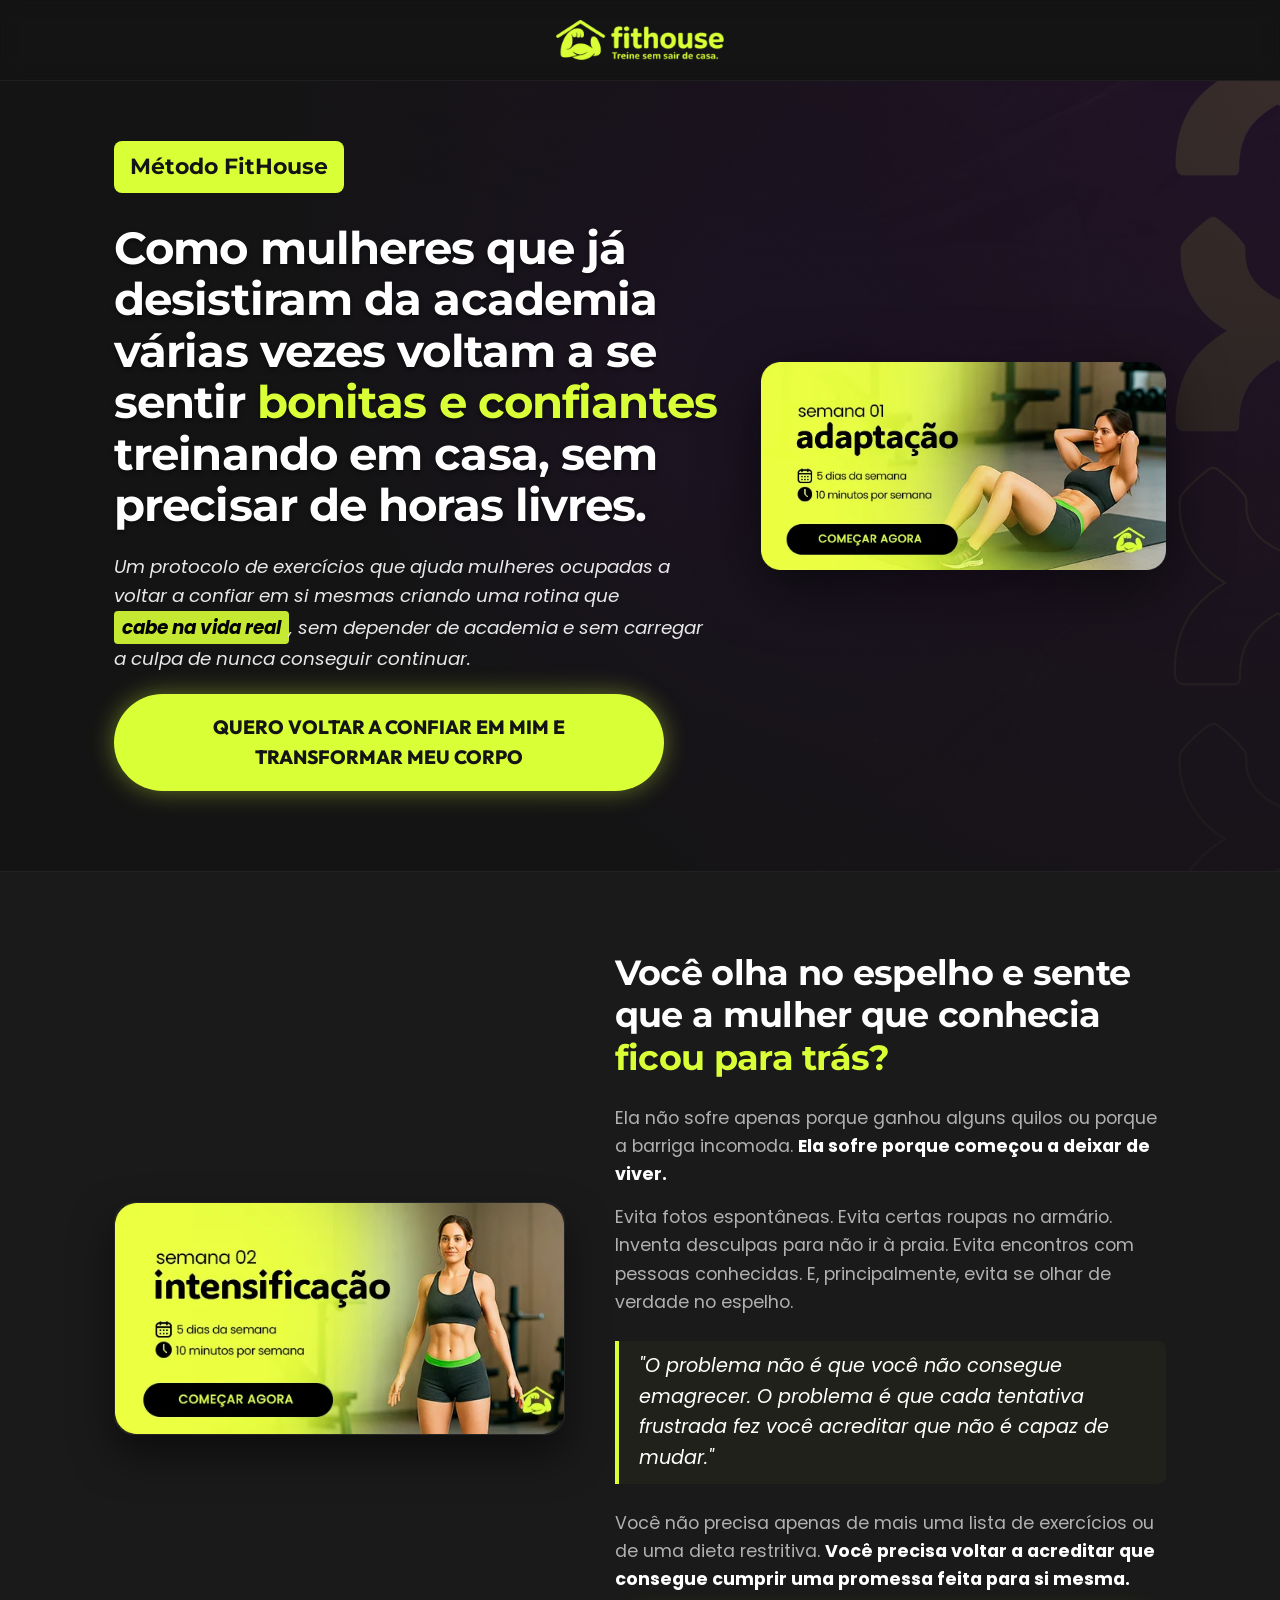
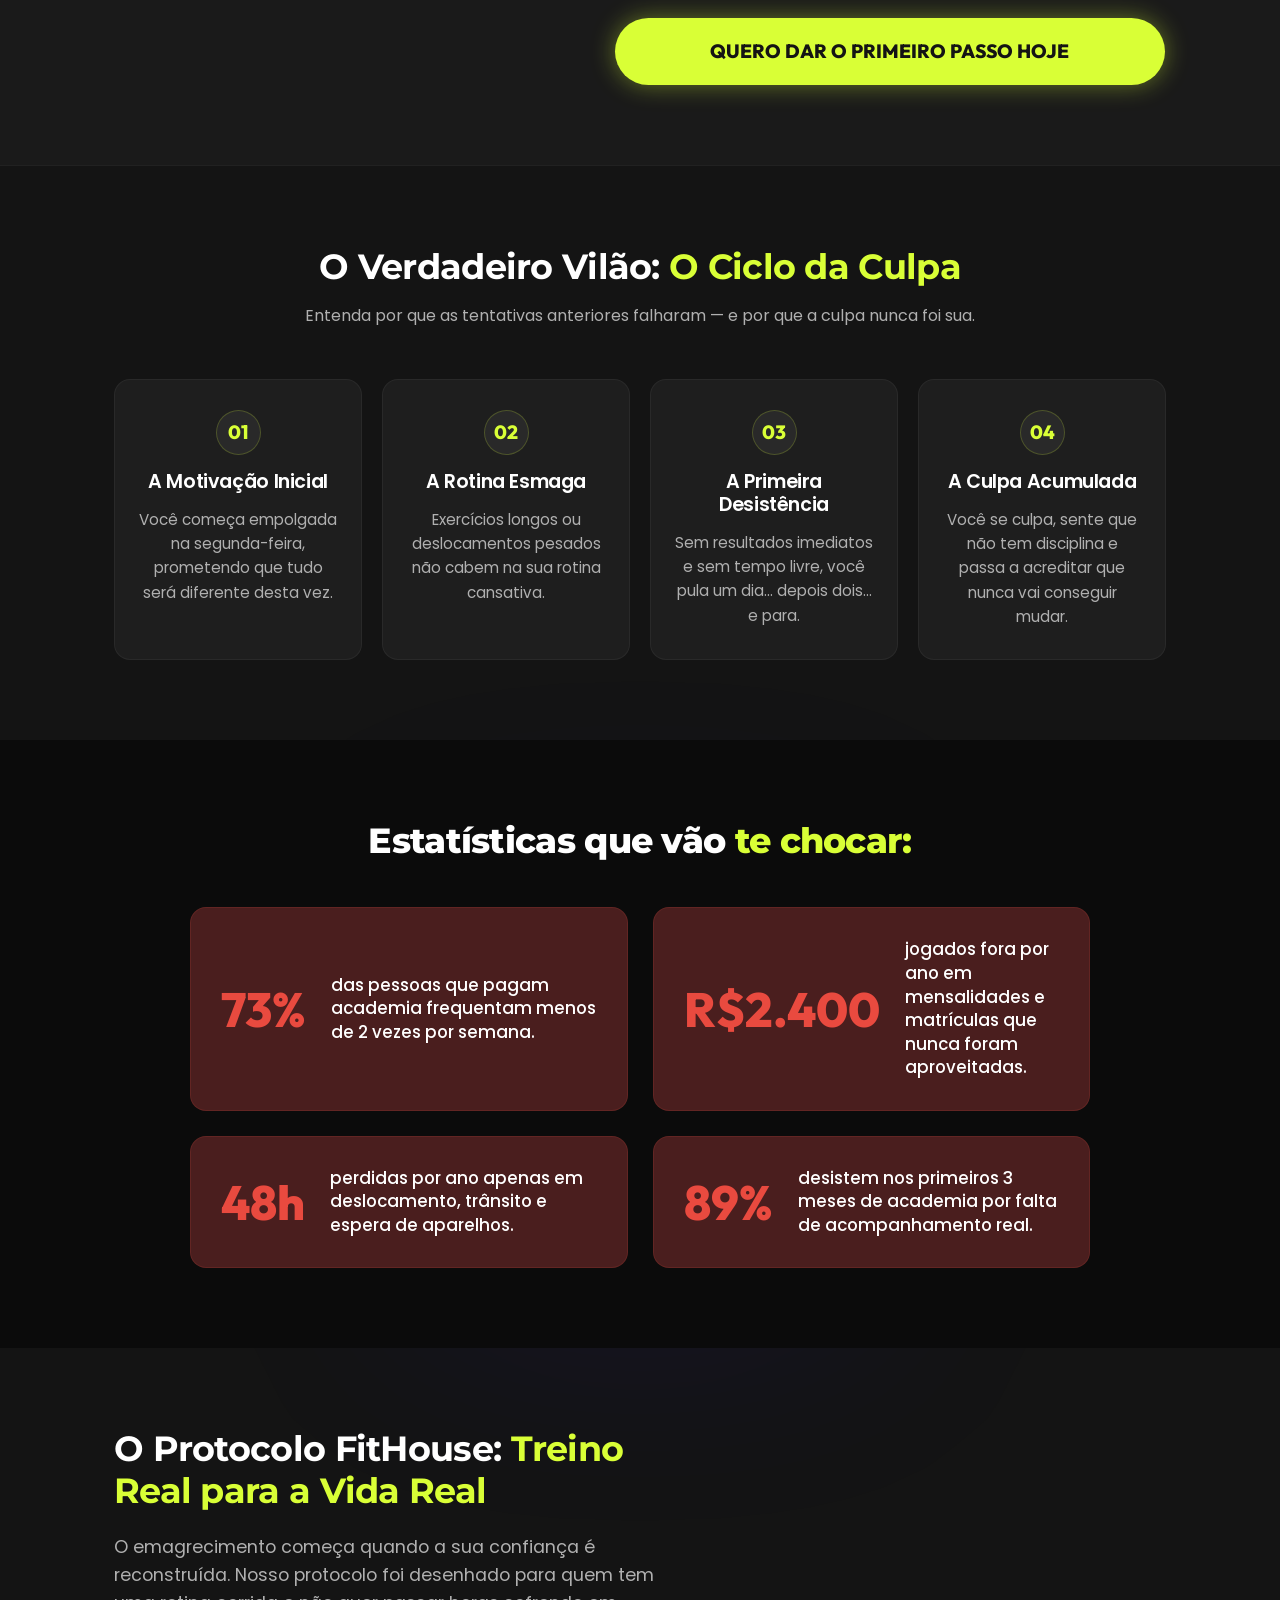
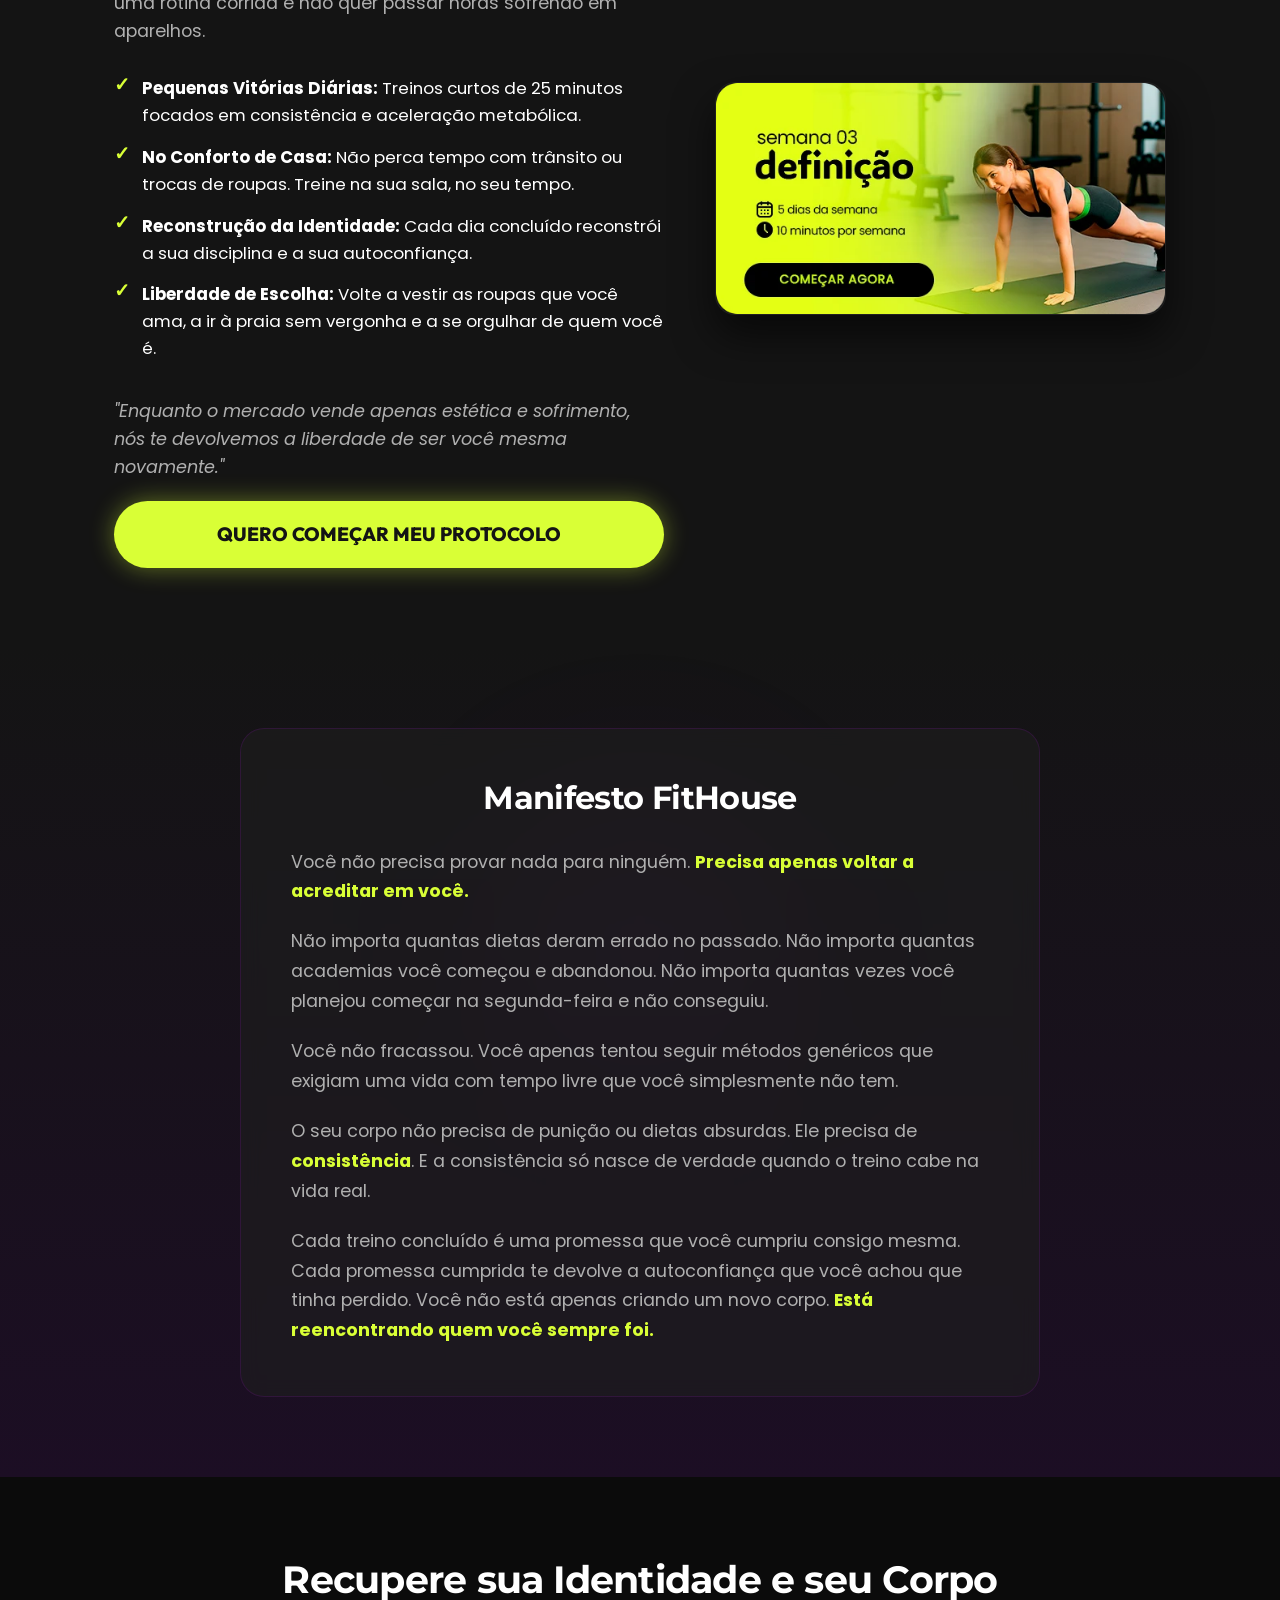
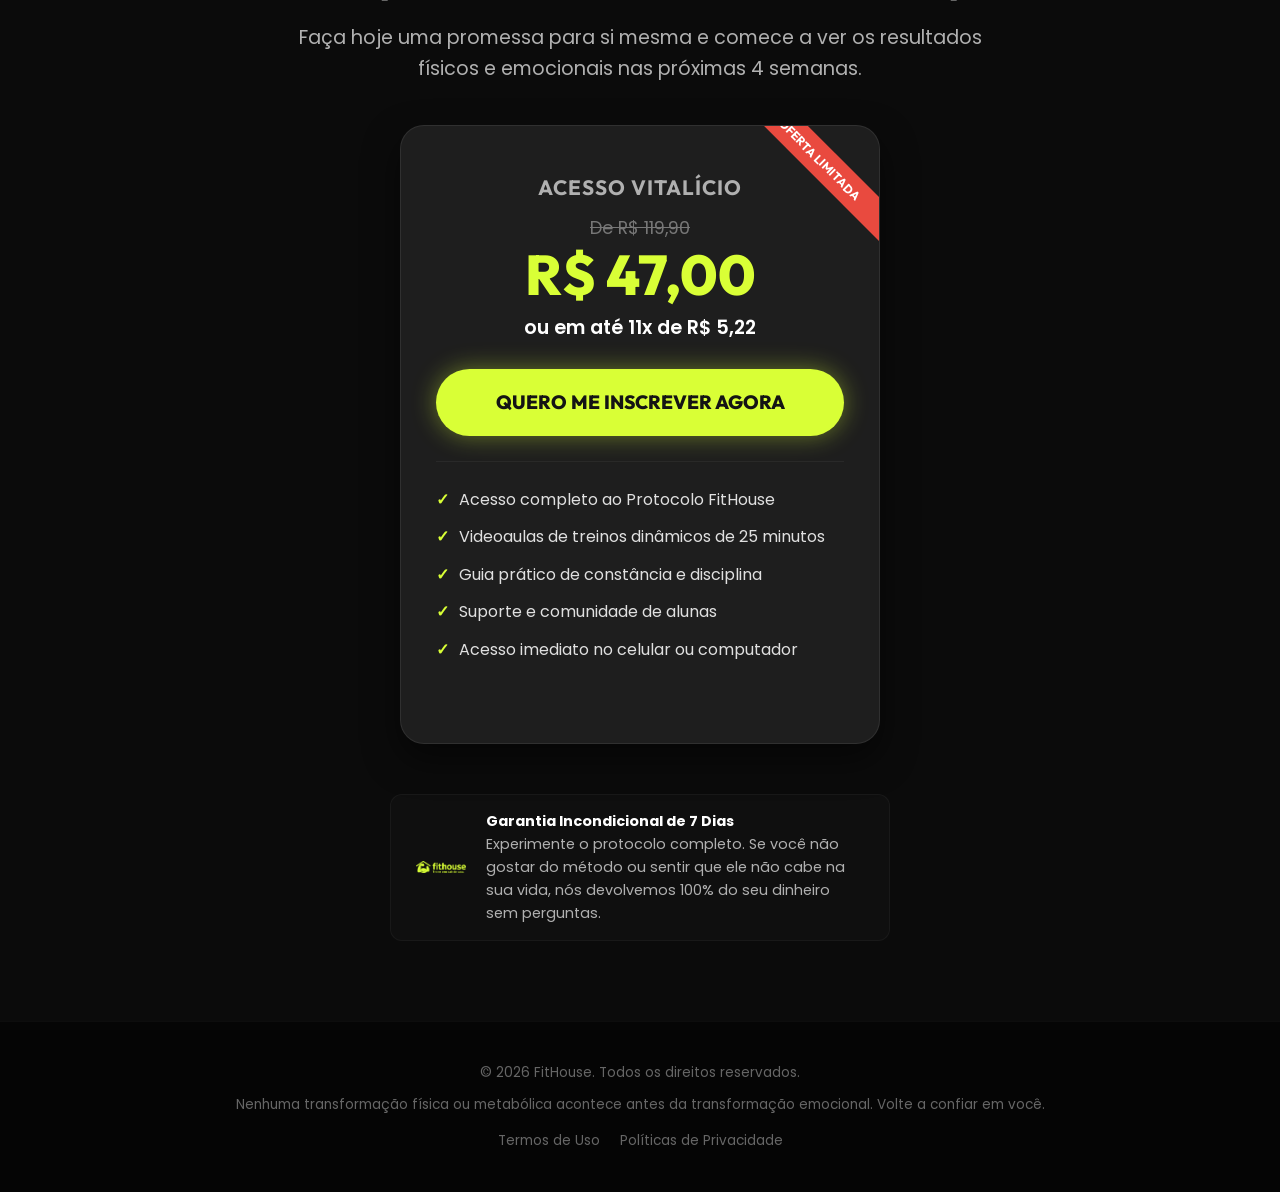
==== index.html @ 311f275c "feat: landing page setup" ====
<!DOCTYPE html>
<html lang="pt-BR">

<head>
  <meta charset="UTF-8">
  <meta name="viewport" content="width=device-width, initial-scale=1.0">
  <meta name="description"
    content="Protocolo FitHouse - Volte a confiar em si mesma e conquiste seu corpo definido com apenas 25 minutos diários em casa.">
  <title>Protocolo FitHouse - Volte a Confiar em Você</title>
  <link rel="stylesheet" href="style.css">
  <link rel="shortcut icon" href="IMAGENS/WEBP/logo.webp" type="image/webp">
</head>

<body>

  <!-- Header -->
  <header>
    <div class="container">
      <img src="IMAGENS/WEBP/logo.webp" alt="FitHouse Logo" class="logo" id="header-logo">
    </div>
  </header>

  <!-- Hero Section -->
  <section class="hero glow-bg" id="hero-section">
    <div class="container">
      <div class="hero-grid">
        <div class="hero-text">
          <span class="hero-subtag" id="hero-badge">Método FitHouse</span>
          <h1 class="hero-headline" id="main-headline">
            Como mulheres que já desistiram da academia várias vezes voltam a se sentir <span class="text-lime">bonitas
              e confiantes</span> treinando em casa, sem precisar de horas livres.
          </h1>
          <p class="hero-subtitle">
            Um protocolo de exercícios que ajuda mulheres ocupadas a voltar a confiar em si mesmas criando uma rotina
            que <span class="highlight-bg">cabe na vida real</span>, sem depender de academia e sem carregar a culpa de
            nunca conseguir continuar.
          </p>
          <a href="https://pay.kiwify.com.br/qirj2DN" class="btn-cta" id="cta-hero">
            Quero voltar a confiar em mim e transformar meu corpo
          </a>
        </div>
        <div class="hero-image-wrapper">
          <img src="IMAGENS/WEBP/1.webp" alt="FitHouse Mockup Oficial" class="hero-img" id="hero-mockup">
        </div>
      </div>
    </div>
  </section>

  <!-- Connection / Emotional Section -->
  <section class="emotional section-padding glow-bg" id="connection-section">
    <div class="container">
      <div class="emotional-container">
        <div class="emotional-image">
          <img src="IMAGENS/WEBP/2.webp" alt="Recuperando a Confiança" id="emotional-img">
        </div>
        <div class="emotional-content">
          <h2 class="emotional-title" id="emotional-headline">
            Você olha no espelho e sente que a mulher que conhecia <span class="text-lime">ficou para trás?</span>
          </h2>
          <div class="emotional-text">
            <p>
              Ela não sofre apenas porque ganhou alguns quilos ou porque a barriga incomoda. <strong>Ela sofre porque
                começou a deixar de viver.</strong>
            </p>
            <p>
              Evita fotos espontâneas. Evita certas roupas no armário. Inventa desculpas para não ir à praia. Evita
              encontros com pessoas conhecidas. E, principalmente, evita se olhar de verdade no espelho.
            </p>
            <div class="emotional-quote" id="emotional-quote-text">
              "O problema não é que você não consegue emagrecer. O problema é que cada tentativa frustrada fez você
              acreditar que não é capaz de mudar."
            </div>
            <p>
              Você não precisa apenas de mais uma lista de exercícios ou de uma dieta restritiva. <strong>Você precisa
                voltar a acreditar que consegue cumprir uma promessa feita para si mesma.</strong>
            </p>
          </div>
          <a href="https://pay.kiwify.com.br/qirj2DN" class="btn-cta" id="cta-emotional">
            Quero dar o primeiro passo hoje
          </a>
        </div>
      </div>
    </div>
  </section>

  <!-- The Guilt Cycle -->
  <section class="cycle section-padding" id="guilt-cycle-section">
    <div class="container">
      <div class="cycle-title-area">
        <h2 id="cycle-headline">O Verdadeiro Vilão: <span class="text-lime">O Ciclo da Culpa</span></h2>
        <p>Entenda por que as tentativas anteriores falharam — e por que a culpa nunca foi sua.</p>
      </div>
      <div class="cycle-grid">
        <div class="cycle-card" id="cycle-card-1">
          <div class="cycle-num">01</div>
          <h3>A Motivação Inicial</h3>
          <p>Você começa empolgada na segunda-feira, prometendo que tudo será diferente desta vez.</p>
        </div>
        <div class="cycle-card" id="cycle-card-2">
          <div class="cycle-num">02</div>
          <h3>A Rotina Esmaga</h3>
          <p>Exercícios longos ou deslocamentos pesados não cabem na sua rotina cansativa.</p>
        </div>
        <div class="cycle-card" id="cycle-card-3">
          <div class="cycle-num">03</div>
          <h3>A Primeira Desistência</h3>
          <p>Sem resultados imediatos e sem tempo livre, você pula um dia... depois dois... e para.</p>
        </div>
        <div class="cycle-card" id="cycle-card-4">
          <div class="cycle-num">04</div>
          <h3>A Culpa Acumulada</h3>
          <p>Você se culpa, sente que não tem disciplina e passa a acreditar que nunca vai conseguir mudar.</p>
        </div>
      </div>
    </div>
  </section>

  <!-- Statistics Section -->
  <section class="stats section-padding glow-bg" id="statistics-section">
    <div class="container">
      <h2 class="stats-title" id="stats-headline">Estatísticas que vão <span class="text-lime">te chocar:</span></h2>
      <div class="stats-grid">
        <div class="stats-card" id="stats-card-1">
          <div class="stats-number">73%</div>
          <div class="stats-desc">das pessoas que pagam academia frequentam menos de 2 vezes por semana.</div>
        </div>
        <div class="stats-card" id="stats-card-2">
          <div class="stats-number">R$2.400</div>
          <div class="stats-desc">jogados fora por ano em mensalidades e matrículas que nunca foram aproveitadas.</div>
        </div>
        <div class="stats-card" id="stats-card-3">
          <div class="stats-number">48h</div>
          <div class="stats-desc">perdidas por ano apenas em deslocamento, trânsito e espera de aparelhos.</div>
        </div>
        <div class="stats-card" id="stats-card-4">
          <div class="stats-number">89%</div>
          <div class="stats-desc">desistem nos primeiros 3 meses de academia por falta de acompanhamento real.</div>
        </div>
      </div>
    </div>
  </section>

  <!-- Presentation / Method -->
  <section class="method section-padding" id="method-section">
    <div class="container">
      <div class="method-grid">
        <div class="method-content">
          <h2 class="method-title" id="method-headline">O Protocolo FitHouse: <span class="text-lime">Treino Real para a
              Vida Real</span></h2>
          <p class="method-text">
            O emagrecimento começa quando a sua confiança é reconstruída. Nosso protocolo foi desenhado para quem tem
            uma rotina corrida e não quer passar horas sofrendo em aparelhos.
          </p>
          <ul class="method-bullets">
            <li>
              <span><strong>Pequenas Vitórias Diárias:</strong> Treinos curtos de 25 minutos focados em consistência e
                aceleração metabólica.</span>
            </li>
            <li>
              <span><strong>No Conforto de Casa:</strong> Não perca tempo com trânsito ou trocas de roupas. Treine na
                sua sala, no seu tempo.</span>
            </li>
            <li>
              <span><strong>Reconstrução da Identidade:</strong> Cada dia concluído reconstrói a sua disciplina e a sua
                autoconfiança.</span>
            </li>
            <li>
              <span><strong>Liberdade de Escolha:</strong> Volte a vestir as roupas que você ama, a ir à praia sem
                vergonha e a se orgulhar de quem você é.</span>
            </li>
          </ul>
          <p class="method-text" style="margin-top: 15px; font-style: italic;">
            "Enquanto o mercado vende apenas estética e sofrimento, nós te devolvemos a liberdade de ser você mesma
            novamente."
          </p>
          <a href="https://pay.kiwify.com.br/qirj2DN" class="btn-cta" id="cta-method">
            Quero começar meu protocolo
          </a>
        </div>
        <div class="method-image">
          <img src="IMAGENS/WEBP/3.webp" alt="Exercício Prático FitHouse" id="method-img">
        </div>
      </div>
    </div>
  </section>

  <!-- Manifesto Section -->
  <section class="manifesto section-padding glow-bg" id="manifesto-section">
    <div class="container">
      <div class="manifesto-box">
        <h2 class="manifesto-title" id="manifesto-headline">Manifesto FitHouse</h2>
        <div class="manifesto-text">
          <p>Você não precisa provar nada para ninguém. <strong>Precisa apenas voltar a acreditar em você.</strong></p>
          <p>Não importa quantas dietas deram errado no passado. Não importa quantas academias você começou e abandonou.
            Não importa quantas vezes você planejou começar na segunda-feira e não conseguiu.</p>
          <p>Você não fracassou. Você apenas tentou seguir métodos genéricos que exigiam uma vida com tempo livre que
            você simplesmente não tem.</p>
          <p>O seu corpo não precisa de punição ou dietas absurdas. Ele precisa de <strong>consistência</strong>. E a
            consistência só nasce de verdade quando o treino cabe na vida real.</p>
          <p>Cada treino concluído é uma promessa que você cumpriu consigo mesma. Cada promessa cumprida te devolve a
            autoconfiança que você achou que tinha perdido. Você não está apenas criando um novo corpo. <strong>Está
              reencontrando quem você sempre foi.</strong></p>
        </div>
      </div>
    </div>
  </section>

  <!-- Pricing / Checkout Section -->
  <section class="checkout section-padding glow-bg" id="checkout-pricing-section">
    <div class="container">
      <h2 class="checkout-headline" id="checkout-headline-text">Recupere sua Identidade e seu Corpo</h2>
      <p class="checkout-subtitle">
        Faça hoje uma promessa para si mesma e comece a ver os resultados físicos e emocionais nas próximas 4 semanas.
      </p>

      <!-- Pricing Box -->
      <div class="pricing-box" id="pricing-box-card">
        <div class="pricing-name">Acesso Vitalício</div>
        <div class="price-old">De R$ 119,90</div>
        <div class="price-new">R$ 47,00</div>
        <div class="price-installments">ou em até 11x de R$ 5,22</div>

        <a href="https://pay.kiwify.com.br/qirj2DN" class="btn-cta" id="cta-pricing-buy">
          Quero me inscrever agora
        </a>

        <ul class="pricing-features">
          <li>Acesso completo ao Protocolo FitHouse</li>
          <li>Videoaulas de treinos dinâmicos de 25 minutos</li>
          <li>Guia prático de constância e disciplina</li>
          <li>Suporte e comunidade de alunas</li>
          <li>Acesso imediato no celular ou computador</li>
        </ul>
      </div>

      <!-- Guarantee Box -->
      <div class="guarantee-box" id="guarantee-badge">
        <img src="IMAGENS/WEBP/logo.webp" alt="Garantia FitHouse" style="width: 50px; height: auto;">
        <div class="guarantee-text">
          <p><strong>Garantia Incondicional de 7 Dias</strong></p>
          <p>Experimente o protocolo completo. Se você não gostar do método ou sentir que ele não cabe na sua vida, nós
            devolvemos 100% do seu dinheiro sem perguntas.</p>
        </div>
      </div>

    </div>
  </section>

  <!-- Footer -->
  <footer>
    <div class="container">
      <p>&copy; 2026 FitHouse. Todos os direitos reservados.</p>
      <p>Nenhuma transformação física ou metabólica acontece antes da transformação emocional. Volte a confiar em você.
      </p>
      <div class="footer-links">
        <a href="#">Termos de Uso</a>
        <a href="#">Políticas de Privacidade</a>
      </div>
    </div>
  </footer>

</body>

</html>
---- style.css ----
@import url('https://fonts.googleapis.com/css2?family=Montserrat:ital,wght@0,300;0,400;0,600;0,700;0,800;1,400;1,700&family=Poppins:wght@400;500;600;700&family=Outfit:wght@400;600;700;800&display=swap');

/* Design Tokens & Variables */
:root {
  --bg-color: #141414;
  --text-primary: #FFFFFF;
  --text-secondary: #B0B0B0;
  --accent-lime: #D9FF36;
  --accent-lime-hover: #c4e62d;
  --accent-purple: #A713DC;
  --accent-blue: #0207FD;
  --bg-wine: #4A1E1E;
  --accent-red: #E94A3F;
  --card-bg: #1e1e1e;
  --font-montserrat: 'Montserrat', sans-serif;
  --font-poppins: 'Poppins', sans-serif;
  --font-outfit: 'Outfit', sans-serif;
  --max-width: 1100px;
}

/* Reset & Base Styles */
* {
  margin: 0;
  padding: 0;
  box-sizing: border-box;
  scroll-behavior: smooth;
}

body {
  background-color: var(--bg-color);
  color: var(--text-primary);
  font-family: var(--font-poppins);
  line-height: 1.6;
  overflow-x: hidden;
  -webkit-font-smoothing: antialiased;
}

a {
  text-decoration: none;
  color: inherit;
}

img {
  max-width: 100%;
  height: auto;
  display: block;
}

/* Typography Utilities */
h1,
h2,
h3,
h4 {
  font-family: var(--font-montserrat);
  font-weight: 700;
  letter-spacing: -0.02em;
  line-height: 1.2;
}

p {
  color: var(--text-secondary);
}

.text-lime {
  color: var(--accent-lime);
}

.highlight-bg {
  background-color: var(--accent-lime);
  color: #000000 !important;
  padding: 2px 8px;
  border-radius: 4px;
  font-weight: 700;
  display: inline-block;
}

/* Layout Containers */
.container {
  width: 100%;
  max-width: var(--max-width);
  margin: 0 auto;
  padding: 0 24px;
}

.section-padding {
  padding: 80px 0;
}

@media (max-width: 768px) {
  .section-padding {
    padding: 50px 0;
  }
}

/* Glow Background Effects */
.glow-bg {
  position: relative;
}

.glow-bg::before {
  content: "";
  position: absolute;
  top: 10%;
  left: 50%;
  transform: translateX(-50%);
  width: 600px;
  height: 600px;
  background: radial-gradient(circle, rgba(167, 19, 220, 0.15) 0%, rgba(2, 7, 253, 0.05) 50%, rgba(0, 0, 0, 0) 100%);
  z-index: -1;
  pointer-events: none;
  filter: blur(80px);
}

/* Header */
header {
  padding: 20px 0;
  background-color: rgba(20, 20, 20, 0.8);
  backdrop-filter: blur(10px);
  position: sticky;
  top: 0;
  z-index: 100;
  border-bottom: 1px solid rgba(255, 255, 255, 0.05);
}

header .container {
  display: flex;
  justify-content: center;
  align-items: center;
}

.logo {
  height: 40px;
  width: auto;
}

/* Buttons (CTA) */
.btn-cta {
  display: inline-block;
  background-color: var(--accent-lime);
  color: var(--bg-color);
  font-family: var(--font-outfit);
  font-weight: 800;
  font-size: 1.2rem;
  text-transform: uppercase;
  padding: 18px 36px;
  border-radius: 50px;
  border: none;
  cursor: pointer;
  box-shadow: 0 0 25px rgba(217, 255, 54, 0.4);
  transition: all 0.3s cubic-bezier(0.25, 0.8, 0.25, 1);
  text-align: center;
  width: 100%;
  max-width: 550px;
  animation: pulse 2s infinite;
}

.btn-cta:hover {
  background-color: var(--accent-lime-hover);
  box-shadow: 0 0 35px rgba(217, 255, 54, 0.6);
  transform: translateY(-2px);
}

.btn-cta:active {
  transform: translateY(1px);
}

@keyframes pulse {
  0% {
    box-shadow: 0 0 0 0 rgba(217, 255, 54, 0.5);
  }

  70% {
    box-shadow: 0 0 0 15px rgba(217, 255, 54, 0);
  }

  100% {
    box-shadow: 0 0 0 0 rgba(217, 255, 54, 0);
  }
}

/* Hero Section */
.hero {
  position: relative;
  overflow: hidden;
  padding: 60px 0 80px 0;
  background: radial-gradient(circle at top right, rgba(167, 19, 220, 0.1) 0%, rgba(20, 20, 20, 1) 70%);
}

.hero::after {
  content: '';
  position: absolute;
  width: 100%;
  height: 100%;
  top: 0;
  left: 0;
  background-image: url('IMAGENS/WEBP/backgound.webp');
  background-size: cover;
  background-position: center;
  opacity: 0.12;
  z-index: -2;
  pointer-events: none;
}

.hero-grid {
  display: grid;
  grid-template-columns: 1.2fr 0.8fr;
  gap: 40px;
  align-items: center;
}

.hero-text {
  display: flex;
  flex-direction: column;
  gap: 20px;
  align-items: flex-start;
}

.hero-headline {
  font-size: 2.8rem;
  line-height: 1.15;
  color: var(--text-primary);
  text-shadow: 0 2px 4px rgba(0, 0, 0, 0.5);
}

.hero-headline span.gradient {
  background: linear-gradient(135deg, #FFF 40%, var(--accent-lime) 100%);
  -webkit-background-clip: text;
  -webkit-text-fill-color: transparent;
}

.hero-subtag {
  font-family: var(--font-montserrat);
  font-size: 1.4rem;
  font-weight: 700;
  background-color: var(--accent-lime);
  color: var(--bg-color);
  padding: 8px 16px;
  border-radius: 8px;
  margin-bottom: 10px;
}

.hero-subtitle {
  font-size: 1.15rem;
  color: var(--text-primary);
  opacity: 0.9;
  font-style: italic;
  font-weight: 400;
  max-width: 600px;
}

.hero-subtitle span {
  color: var(--accent-lime);
  font-weight: 700;
}

.hero-image-wrapper {
  position: relative;
  display: flex;
  justify-content: center;
}

.hero-image-wrapper::before {
  content: "";
  position: absolute;
  width: 110%;
  height: 110%;
  background: radial-gradient(circle, rgba(167, 19, 220, 0.25) 0%, rgba(0, 0, 0, 0) 70%);
  z-index: -1;
  filter: blur(30px);
}

.hero-img {
  width: 100%;
  max-width: 440px;
  filter: drop-shadow(0 15px 30px rgba(0, 0, 0, 0.6));
  animation: float 6s ease-in-out infinite;
}

@keyframes float {
  0% {
    transform: translateY(0px);
  }

  50% {
    transform: translateY(-12px);
  }

  100% {
    transform: translateY(0px);
  }
}

@media (max-width: 991px) {
  .hero-grid {
    grid-template-columns: 1fr;
    text-align: center;
    gap: 30px;
  }

  .hero-text {
    align-items: center;
  }

  .hero-headline {
    font-size: 2.2rem;
  }

  .hero-image-wrapper {
    order: -1;
    /* Image first on mobile */
  }

  .hero-img {
    max-width: 320px;
  }
}

/* Emotional Section */
.emotional {
  background-color: #1a1a1a;
  border-top: 1px solid rgba(255, 255, 255, 0.03);
  border-bottom: 1px solid rgba(255, 255, 255, 0.03);
}

.emotional-container {
  display: grid;
  grid-template-columns: 0.9fr 1.1fr;
  gap: 50px;
  align-items: center;
}

.emotional-image {
  border-radius: 20px;
  overflow: hidden;
  box-shadow: 0 20px 40px rgba(0, 0, 0, 0.5);
  border: 1px solid rgba(255, 255, 255, 0.05);
}

.emotional-image img {
  width: 100%;
  transition: transform 0.5s ease;
}

.emotional-image:hover img {
  transform: scale(1.03);
}

.emotional-content {
  display: flex;
  flex-direction: column;
  gap: 25px;
}

.emotional-title {
  font-size: 2.2rem;
  color: var(--text-primary);
  line-height: 1.2;
}

.emotional-text {
  font-size: 1.1rem;
  color: var(--text-secondary);
  display: flex;
  flex-direction: column;
  gap: 15px;
}

.emotional-text strong {
  color: var(--text-primary);
}

.emotional-quote {
  border-left: 4px solid var(--accent-lime);
  padding-left: 20px;
  margin: 10px 0;
  font-style: italic;
  font-size: 1.2rem;
  color: #fff;
  background: rgba(217, 255, 54, 0.03);
  padding-top: 10px;
  padding-bottom: 10px;
  border-radius: 0 8px 8px 0;
}

@media (max-width: 991px) {
  .emotional-container {
    grid-template-columns: 1fr;
    gap: 30px;
  }

  .emotional-title {
    font-size: 1.8rem;
  }
}

/* The Guilt Cycle */
.cycle-title-area {
  text-align: center;
  margin-bottom: 50px;
}

.cycle-title-area h2 {
  font-size: 2.2rem;
  margin-bottom: 15px;
}

.cycle-grid {
  display: grid;
  grid-template-columns: repeat(4, 1fr);
  gap: 20px;
  position: relative;
}

.cycle-card {
  background-color: var(--card-bg);
  padding: 30px 24px;
  border-radius: 16px;
  border: 1px solid rgba(255, 255, 255, 0.05);
  display: flex;
  flex-direction: column;
  align-items: center;
  text-align: center;
  gap: 15px;
  position: relative;
  transition: all 0.3s ease;
}

.cycle-card:hover {
  transform: translateY(-5px);
  border-color: rgba(217, 255, 54, 0.2);
  box-shadow: 0 10px 25px rgba(0, 0, 0, 0.3);
}

.cycle-num {
  width: 45px;
  height: 45px;
  border-radius: 50%;
  background-color: rgba(255, 255, 255, 0.05);
  display: flex;
  justify-content: center;
  align-items: center;
  font-family: var(--font-outfit);
  font-weight: 800;
  font-size: 1.2rem;
  color: var(--accent-lime);
  border: 1px solid rgba(217, 255, 54, 0.2);
}

.cycle-card h3 {
  font-size: 1.2rem;
  font-family: var(--font-poppins);
  font-weight: 600;
}

.cycle-card p {
  font-size: 0.95rem;
}

@media (max-width: 991px) {
  .cycle-grid {
    grid-template-columns: repeat(2, 1fr);
  }
}

@media (max-width: 576px) {
  .cycle-grid {
    grid-template-columns: 1fr;
  }
}

/* Statistics Section */
.stats {
  background-color: #0b0b0b;
}

.stats-title {
  text-align: center;
  font-size: 2.2rem;
  margin-bottom: 45px;
  font-family: var(--font-montserrat);
  font-weight: 800;
}

.stats-grid {
  display: grid;
  grid-template-columns: repeat(2, 1fr);
  gap: 25px;
  max-width: 900px;
  margin: 0 auto;
}

.stats-card {
  background-color: var(--bg-wine);
  border-radius: 16px;
  padding: 30px;
  border: 1px solid rgba(233, 74, 63, 0.15);
  display: flex;
  align-items: center;
  gap: 25px;
  transition: transform 0.3s ease;
}

.stats-card:hover {
  transform: scale(1.02);
}

.stats-number {
  font-family: var(--font-outfit);
  font-size: 3rem;
  font-weight: 800;
  color: var(--accent-red);
  line-height: 1;
  white-space: nowrap;
}

.stats-desc {
  font-family: var(--font-poppins);
  font-weight: 500;
  font-size: 1.05rem;
  color: #FFFFFF;
  line-height: 1.4;
}

@media (max-width: 768px) {
  .stats-grid {
    grid-template-columns: 1fr;
  }

  .stats-card {
    padding: 20px;
    gap: 15px;
  }

  .stats-number {
    font-size: 2.5rem;
  }

  .stats-desc {
    font-size: 0.95rem;
  }
}

/* Method Section */
.method-grid {
  display: grid;
  grid-template-columns: 1.1fr 0.9fr;
  gap: 50px;
  align-items: center;
}

.method-content {
  display: flex;
  flex-direction: column;
  gap: 20px;
}

.method-title {
  font-size: 2.2rem;
}

.method-text {
  font-size: 1.1rem;
}

.method-bullets {
  list-style: none;
  display: flex;
  flex-direction: column;
  gap: 15px;
  margin-top: 10px;
}

.method-bullets li {
  display: flex;
  align-items: flex-start;
  gap: 12px;
  font-size: 1.05rem;
}

.method-bullets li::before {
  content: "✓";
  color: var(--accent-lime);
  font-weight: 900;
  font-size: 1.2rem;
  line-height: 1;
}

.method-bullets strong {
  color: #fff;
}

.method-image {
  border-radius: 20px;
  overflow: hidden;
  box-shadow: 0 20px 40px rgba(0, 0, 0, 0.6);
  border: 1px solid rgba(255, 255, 255, 0.05);
}

@media (max-width: 991px) {
  .method-grid {
    grid-template-columns: 1fr;
    gap: 35px;
  }

  .method-image {
    max-width: 500px;
    margin: 0 auto;
  }
}

/* Manifesto Section */
.manifesto {
  background: linear-gradient(180deg, #141414 0%, #1c0e24 100%);
  position: relative;
  overflow: hidden;
}

.manifesto::before {
  content: "";
  position: absolute;
  bottom: 0;
  right: 0;
  width: 400px;
  height: 400px;
  background: radial-gradient(circle, rgba(167, 19, 220, 0.1) 0%, rgba(0, 0, 0, 0) 70%);
  z-index: 1;
  pointer-events: none;
}

.manifesto-box {
  background-color: rgba(30, 30, 30, 0.6);
  backdrop-filter: blur(10px);
  border-radius: 24px;
  padding: 50px;
  border: 1px solid rgba(167, 19, 220, 0.15);
  max-width: 800px;
  margin: 0 auto;
  position: relative;
  z-index: 2;
}

.manifesto-title {
  text-align: center;
  font-size: 2rem;
  margin-bottom: 30px;
  color: #FFF;
  font-family: var(--font-montserrat);
}

.manifesto-text {
  display: flex;
  flex-direction: column;
  gap: 20px;
  font-family: var(--font-poppins);
  font-size: 1.1rem;
  line-height: 1.7;
  color: #e0e0e0;
}

.manifesto-text p strong {
  color: var(--accent-lime);
}

@media (max-width: 768px) {
  .manifesto-box {
    padding: 30px 20px;
  }

  .manifesto-title {
    font-size: 1.6rem;
  }

  .manifesto-text {
    font-size: 1rem;
  }
}

/* Final CTA / Pricing */
.checkout {
  text-align: center;
  background-color: #0b0b0b;
}

.checkout-headline {
  font-size: 2.4rem;
  margin-bottom: 20px;
}

.checkout-subtitle {
  font-size: 1.2rem;
  margin-bottom: 40px;
  max-width: 700px;
  margin-left: auto;
  margin-right: auto;
}

.pricing-box {
  background-color: var(--card-bg);
  border-radius: 24px;
  padding: 45px 35px;
  max-width: 480px;
  margin: 0 auto 50px auto;
  border: 1px solid rgba(255, 255, 255, 0.08);
  box-shadow: 0 15px 35px rgba(0, 0, 0, 0.5);
  position: relative;
  overflow: hidden;
}

.pricing-box::before {
  content: "OFERTA LIMITADA";
  position: absolute;
  top: 18px;
  right: -55px;
  background-color: var(--accent-red);
  color: #fff;
  font-size: 0.75rem;
  font-weight: 700;
  padding: 6px 60px;
  transform: rotate(45deg);
  font-family: var(--font-outfit);
}

.pricing-name {
  font-family: var(--font-outfit);
  font-size: 1.3rem;
  font-weight: 700;
  color: var(--text-secondary);
  text-transform: uppercase;
  letter-spacing: 0.05em;
  margin-bottom: 10px;
}

.price-old {
  font-size: 1.1rem;
  text-decoration: line-through;
  color: #777;
  margin-bottom: 5px;
}

.price-new {
  font-family: var(--font-outfit);
  font-size: 3.5rem;
  font-weight: 800;
  color: var(--accent-lime);
  line-height: 1;
  margin-bottom: 10px;
}

.price-installments {
  font-size: 1.2rem;
  color: #fff;
  font-weight: 600;
  margin-bottom: 25px;
}

.pricing-features {
  list-style: none;
  text-align: left;
  display: flex;
  flex-direction: column;
  gap: 12px;
  margin: 25px 0 35px 0;
  border-top: 1px solid rgba(255, 255, 255, 0.05);
  padding-top: 25px;
}

.pricing-features li {
  display: flex;
  align-items: center;
  gap: 10px;
  font-size: 1rem;
  color: #e0e0e0;
}

.pricing-features li::before {
  content: "✓";
  color: var(--accent-lime);
  font-weight: 700;
}

.guarantee-box {
  display: flex;
  align-items: center;
  justify-content: center;
  gap: 20px;
  max-width: 500px;
  margin: 0 auto;
  background-color: rgba(255, 255, 255, 0.02);
  padding: 15px 25px;
  border-radius: 12px;
  border: 1px solid rgba(255, 255, 255, 0.04);
}

.guarantee-text {
  text-align: left;
  font-size: 0.9rem;
  color: var(--text-secondary);
}

.guarantee-text strong {
  color: #fff;
}

@media (max-width: 768px) {
  .checkout-headline {
    font-size: 1.8rem;
  }

  .checkout-subtitle {
    font-size: 1rem;
  }

  .pricing-box {
    padding: 35px 20px;
  }

  .price-new {
    font-size: 2.8rem;
  }
}

/* Footer styling */
footer {
  background-color: #050505;
  padding: 40px 0;
  border-top: 1px solid rgba(255, 255, 255, 0.03);
  color: #666;
  font-size: 0.85rem;
  text-align: center;
}

footer p {
  color: #666;
  margin-bottom: 10px;
}

.footer-links {
  display: flex;
  justify-content: center;
  gap: 20px;
  margin-top: 15px;
}

.footer-links a:hover {
  color: #999;
}
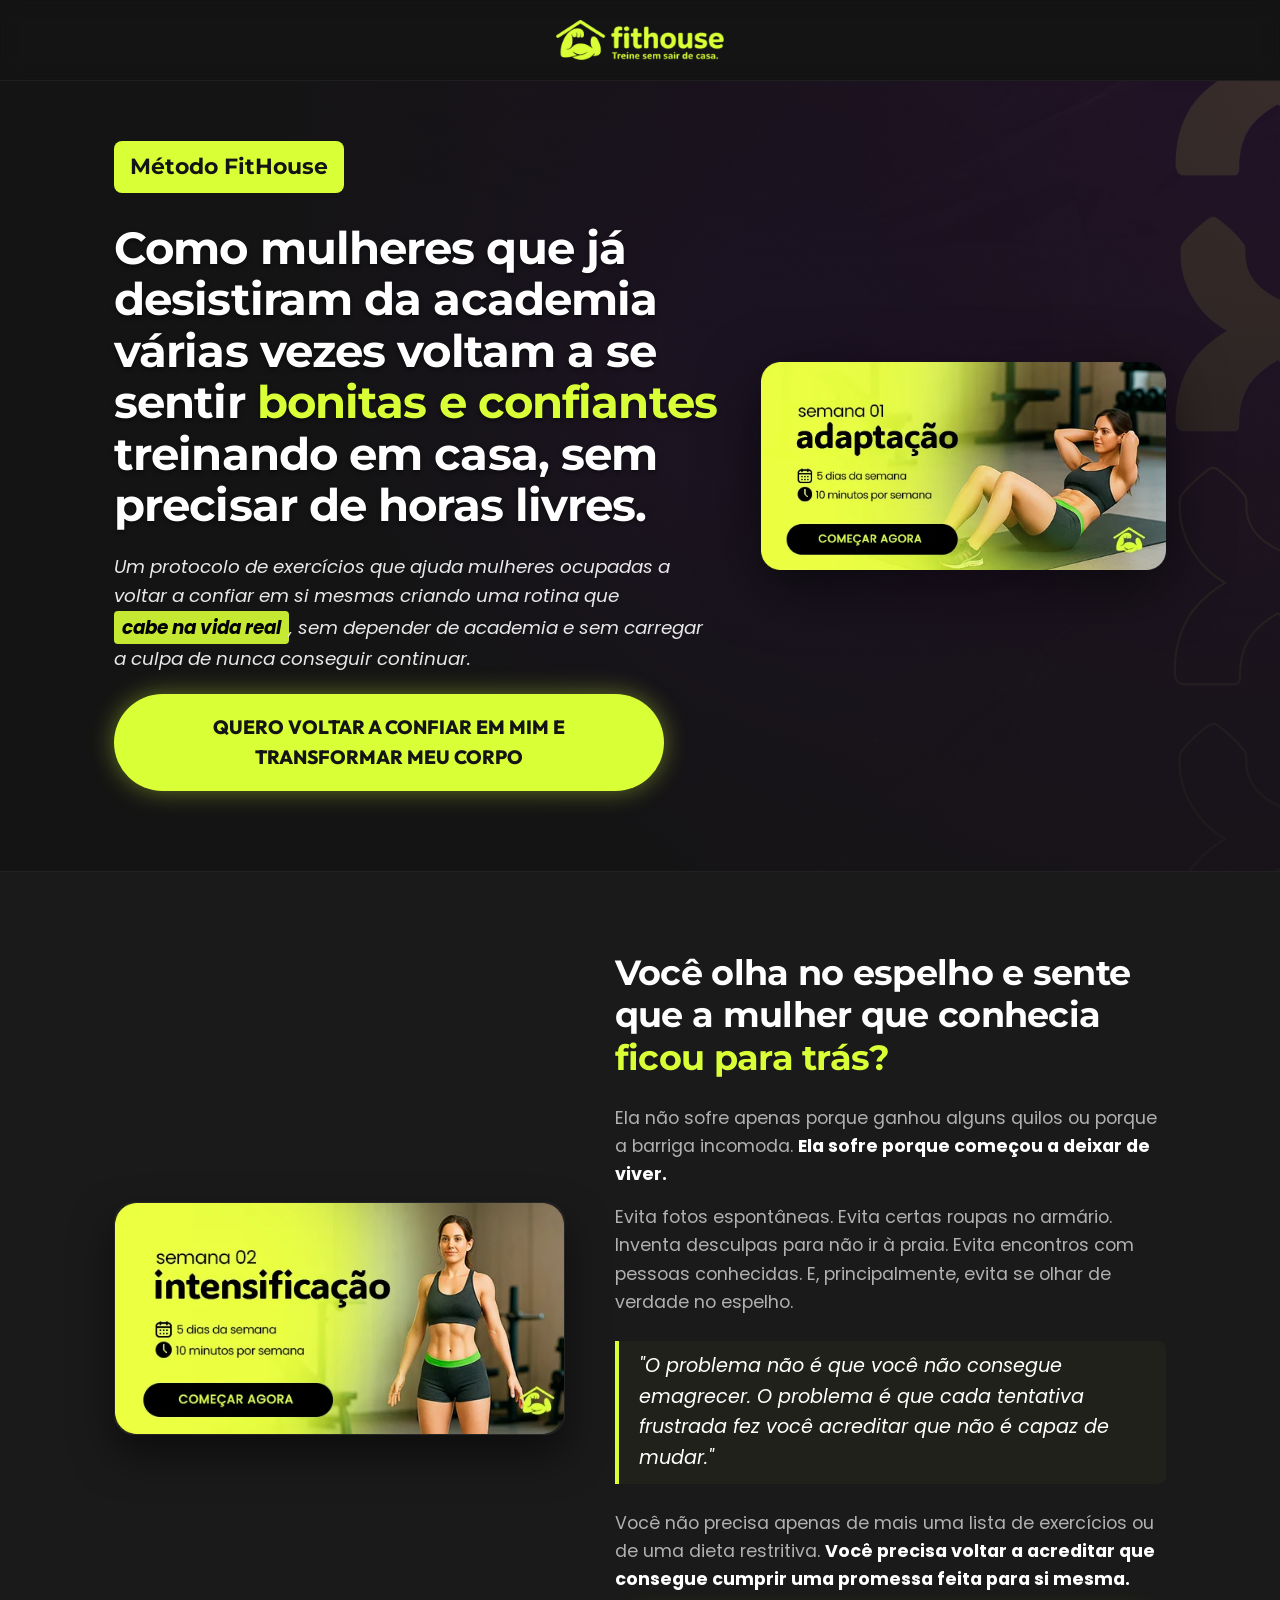
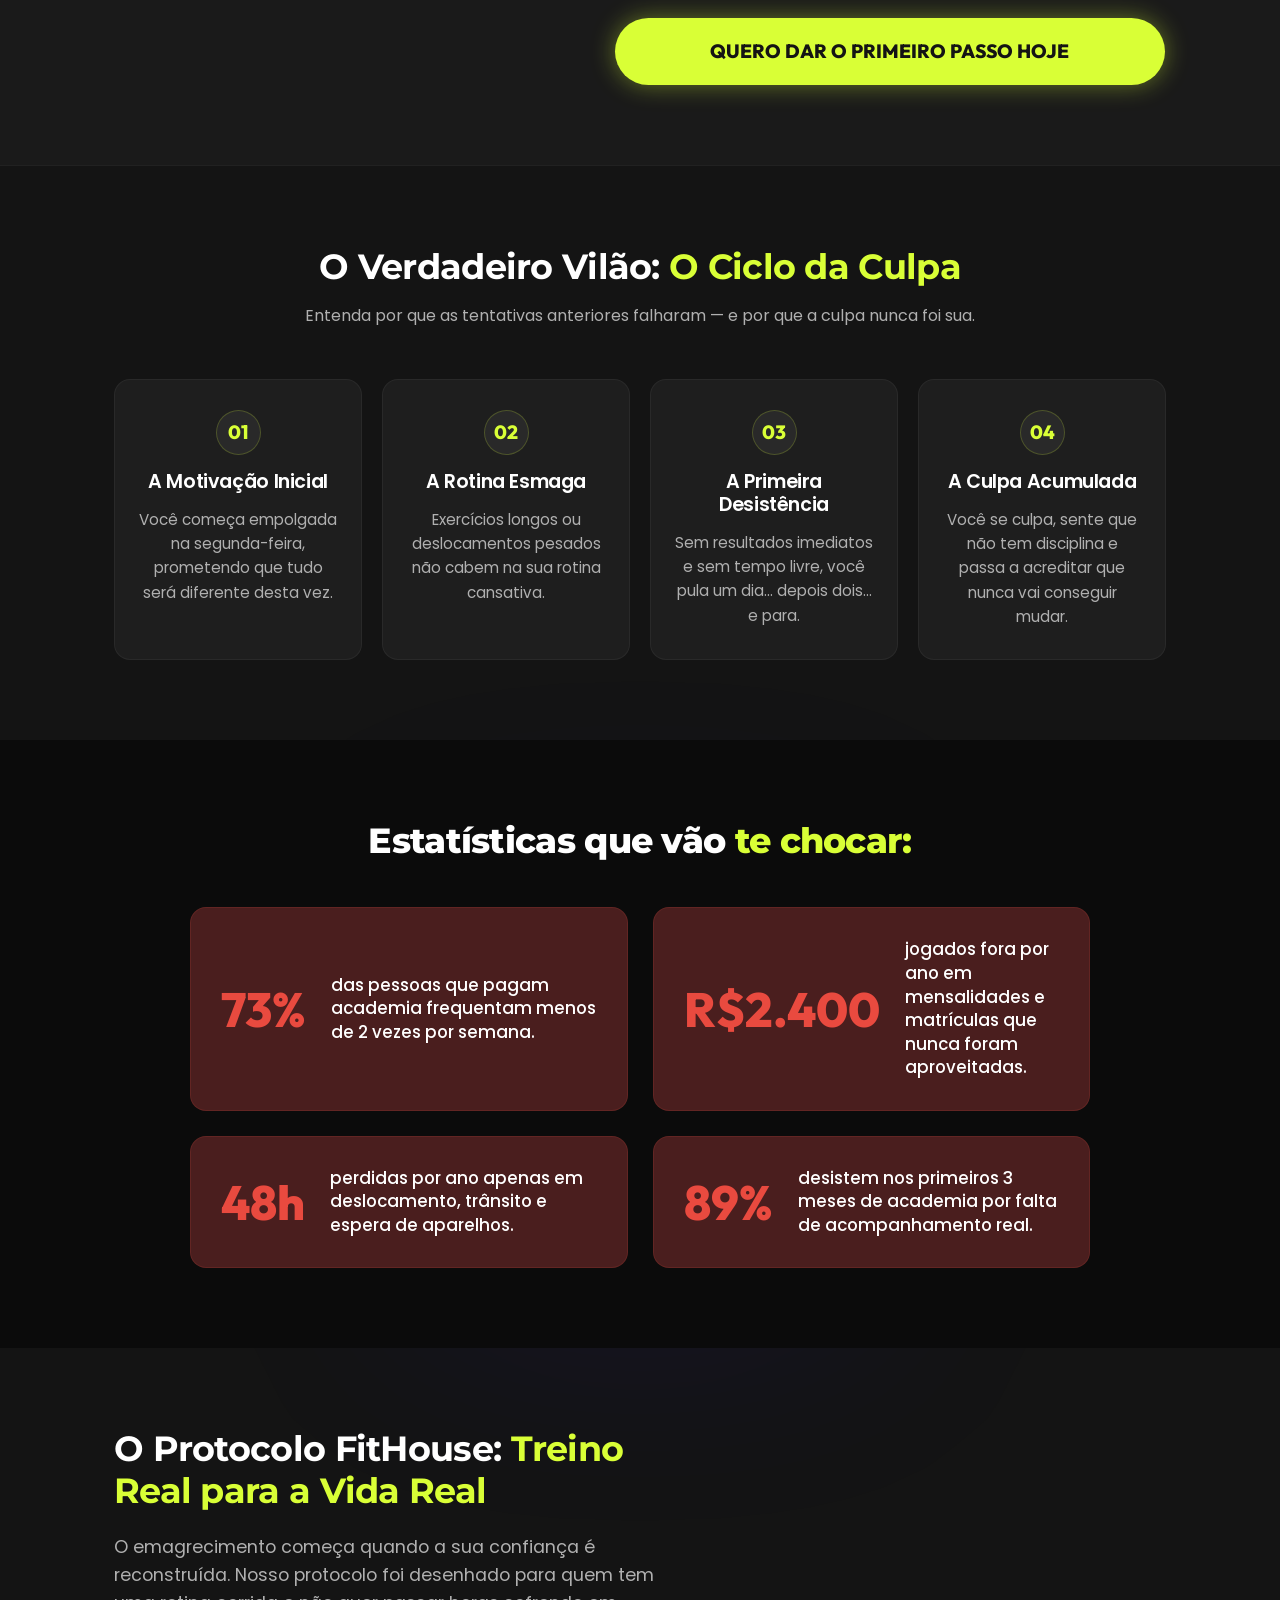
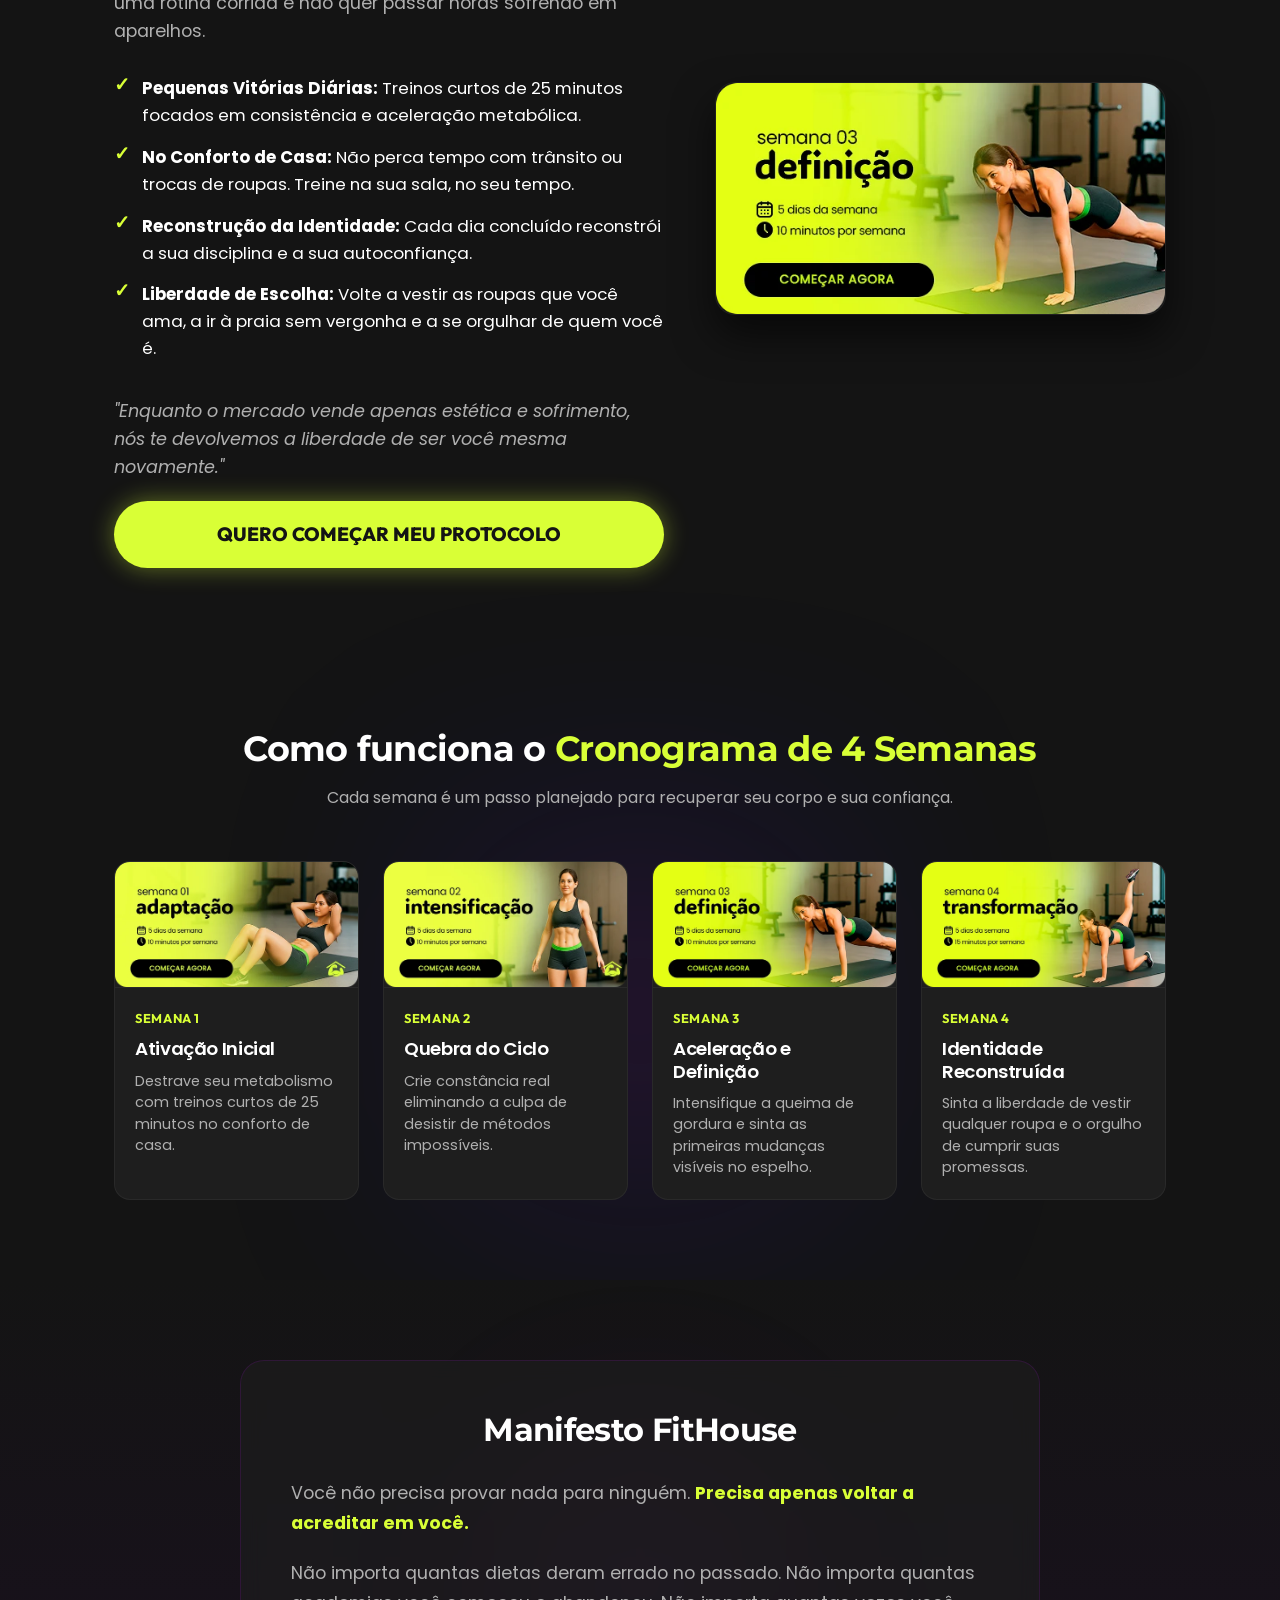
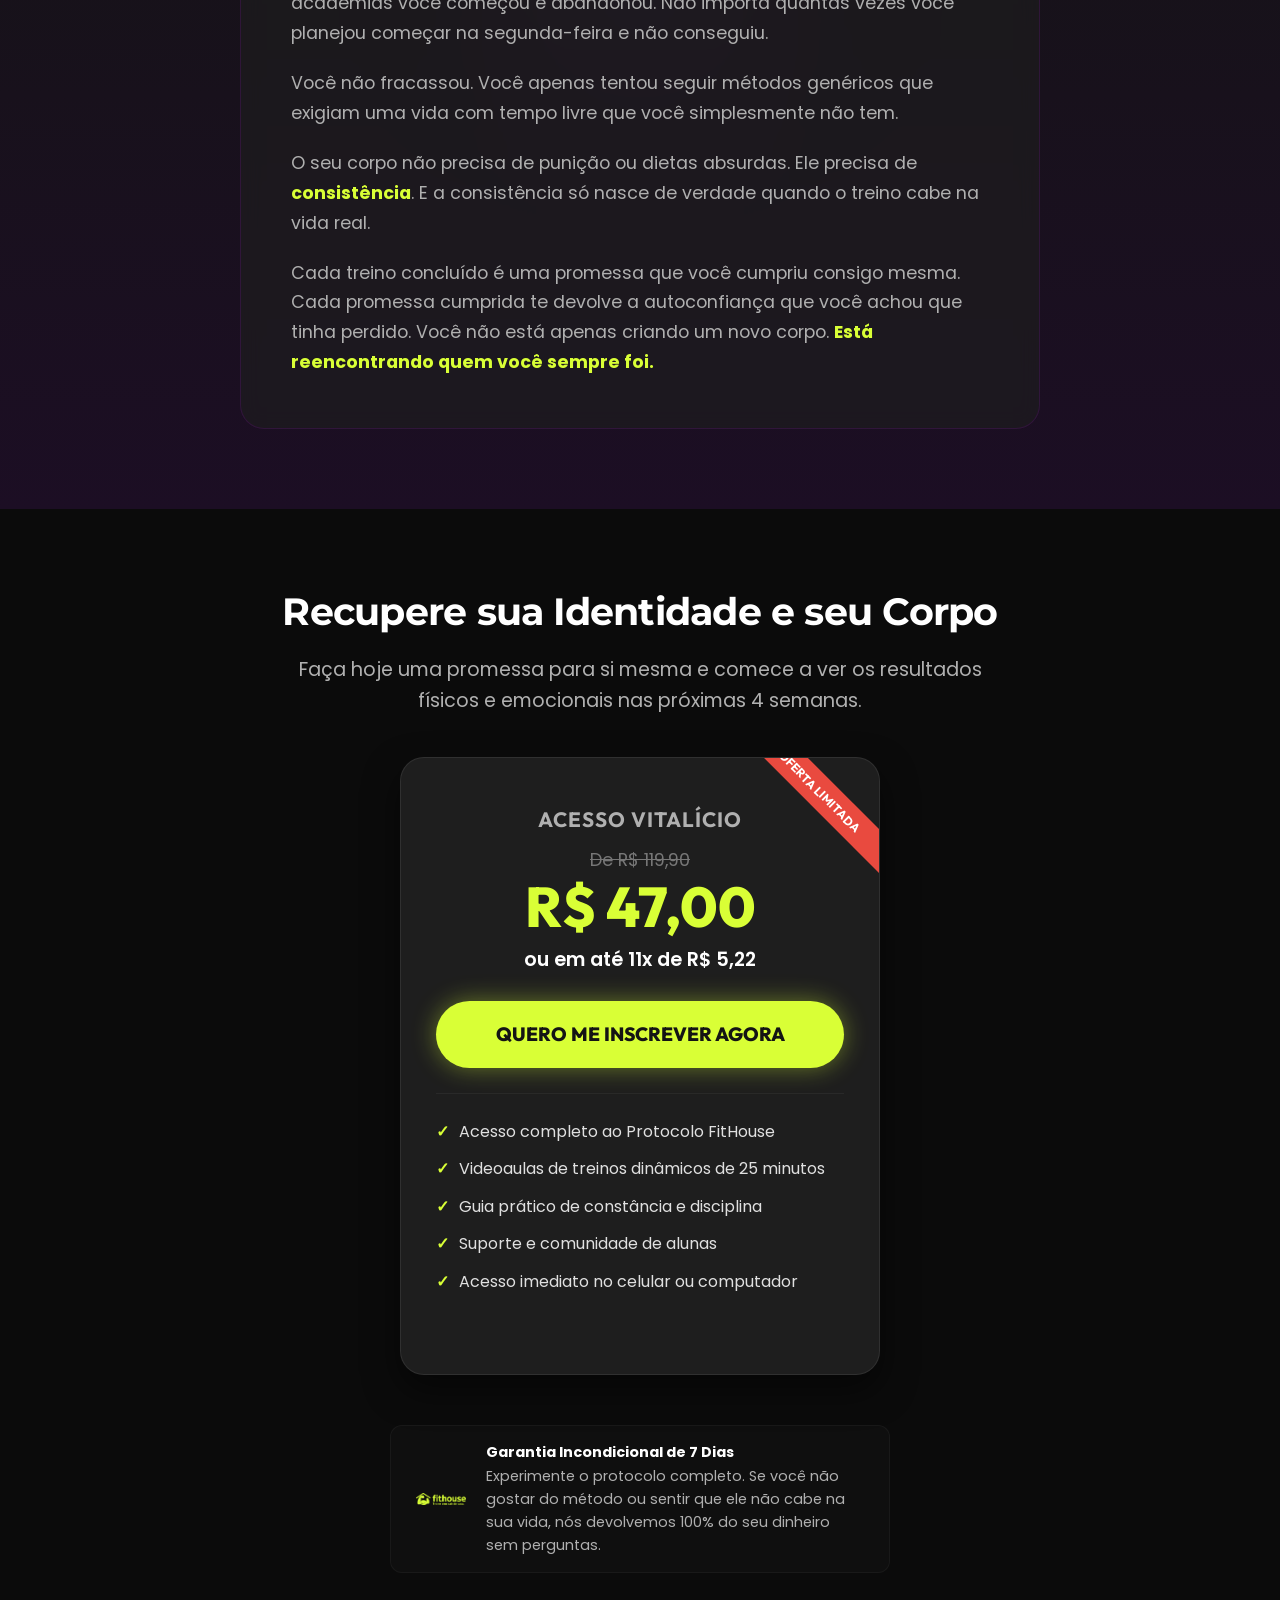
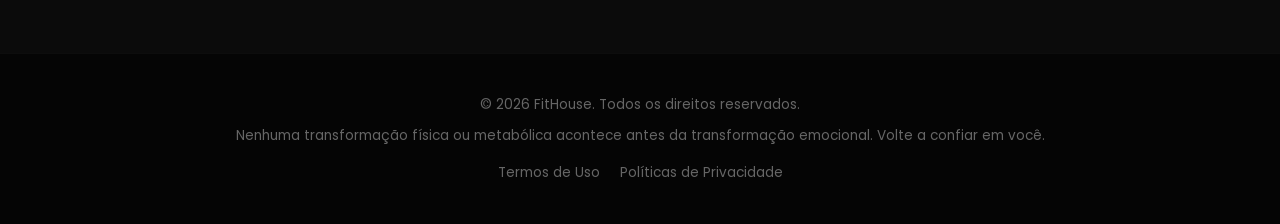
==== commit 5445cb12: "feat: add 4-week roadmap section with responsive grid styling" ====
--- a/index.html
+++ b/index.html
@@ -184,6 +184,50 @@
     </div>
   </section>
 
+  <!-- The 4 Weeks Roadmap -->
+  <section class="roadmap section-padding glow-bg" id="roadmap-section">
+    <div class="container">
+      <div class="cycle-title-area">
+        <h2>Como funciona o <span class="text-lime">Cronograma de 4 Semanas</span></h2>
+        <p>Cada semana é um passo planejado para recuperar seu corpo e sua confiança.</p>
+      </div>
+      <div class="roadmap-grid">
+        <div class="roadmap-card">
+          <img src="IMAGENS/WEBP/1.webp" alt="Semana 1" class="roadmap-img">
+          <div class="roadmap-info">
+            <span class="roadmap-tag">Semana 1</span>
+            <h3>Ativação Inicial</h3>
+            <p>Destrave seu metabolismo com treinos curtos de 25 minutos no conforto de casa.</p>
+          </div>
+        </div>
+        <div class="roadmap-card">
+          <img src="IMAGENS/WEBP/2.webp" alt="Semana 2" class="roadmap-img">
+          <div class="roadmap-info">
+            <span class="roadmap-tag">Semana 2</span>
+            <h3>Quebra do Ciclo</h3>
+            <p>Crie constância real eliminando a culpa de desistir de métodos impossíveis.</p>
+          </div>
+        </div>
+        <div class="roadmap-card">
+          <img src="IMAGENS/WEBP/3.webp" alt="Semana 3" class="roadmap-img">
+          <div class="roadmap-info">
+            <span class="roadmap-tag">Semana 3</span>
+            <h3>Aceleração e Definição</h3>
+            <p>Intensifique a queima de gordura e sinta as primeiras mudanças visíveis no espelho.</p>
+          </div>
+        </div>
+        <div class="roadmap-card">
+          <img src="IMAGENS/WEBP/4.webp" alt="Semana 4" class="roadmap-img">
+          <div class="roadmap-info">
+            <span class="roadmap-tag">Semana 4</span>
+            <h3>Identidade Reconstruída</h3>
+            <p>Sinta a liberdade de vestir qualquer roupa e o orgulho de cumprir suas promessas.</p>
+          </div>
+        </div>
+      </div>
+    </div>
+  </section>
+
   <!-- Manifesto Section -->
   <section class="manifesto section-padding glow-bg" id="manifesto-section">
     <div class="container">
--- a/style.css
+++ b/style.css
@@ -844,3 +844,75 @@
 .footer-links a:hover {
   color: #999;
 }
+
+/* Roadmap Section */
+.roadmap-grid {
+  display: grid;
+  grid-template-columns: repeat(4, 1fr);
+  gap: 24px;
+  margin-top: 40px;
+}
+
+.roadmap-card {
+  background-color: var(--card-bg);
+  border-radius: 16px;
+  overflow: hidden;
+  border: 1px solid rgba(255, 255, 255, 0.05);
+  transition: all 0.3s ease;
+  display: flex;
+  flex-direction: column;
+}
+
+.roadmap-card:hover {
+  transform: translateY(-5px);
+  border-color: rgba(217, 255, 54, 0.2);
+  box-shadow: 0 10px 25px rgba(0, 0, 0, 0.3);
+}
+
+.roadmap-img {
+  width: 100%;
+  height: auto;
+  border-bottom: 1px solid rgba(255, 255, 255, 0.05);
+}
+
+.roadmap-info {
+  padding: 20px;
+  display: flex;
+  flex-direction: column;
+  gap: 10px;
+  flex-grow: 1;
+}
+
+.roadmap-tag {
+  font-family: var(--font-outfit);
+  font-size: 0.8rem;
+  font-weight: 700;
+  text-transform: uppercase;
+  color: var(--accent-lime);
+  letter-spacing: 0.05em;
+}
+
+.roadmap-card h3 {
+  font-size: 1.15rem;
+  font-family: var(--font-poppins);
+  font-weight: 600;
+  color: #fff;
+}
+
+.roadmap-card p {
+  font-size: 0.9rem;
+  line-height: 1.5;
+  color: var(--text-secondary);
+}
+
+@media (max-width: 991px) {
+  .roadmap-grid {
+    grid-template-columns: repeat(2, 1fr);
+  }
+}
+
+@media (max-width: 576px) {
+  .roadmap-grid {
+    grid-template-columns: 1fr;
+  }
+}
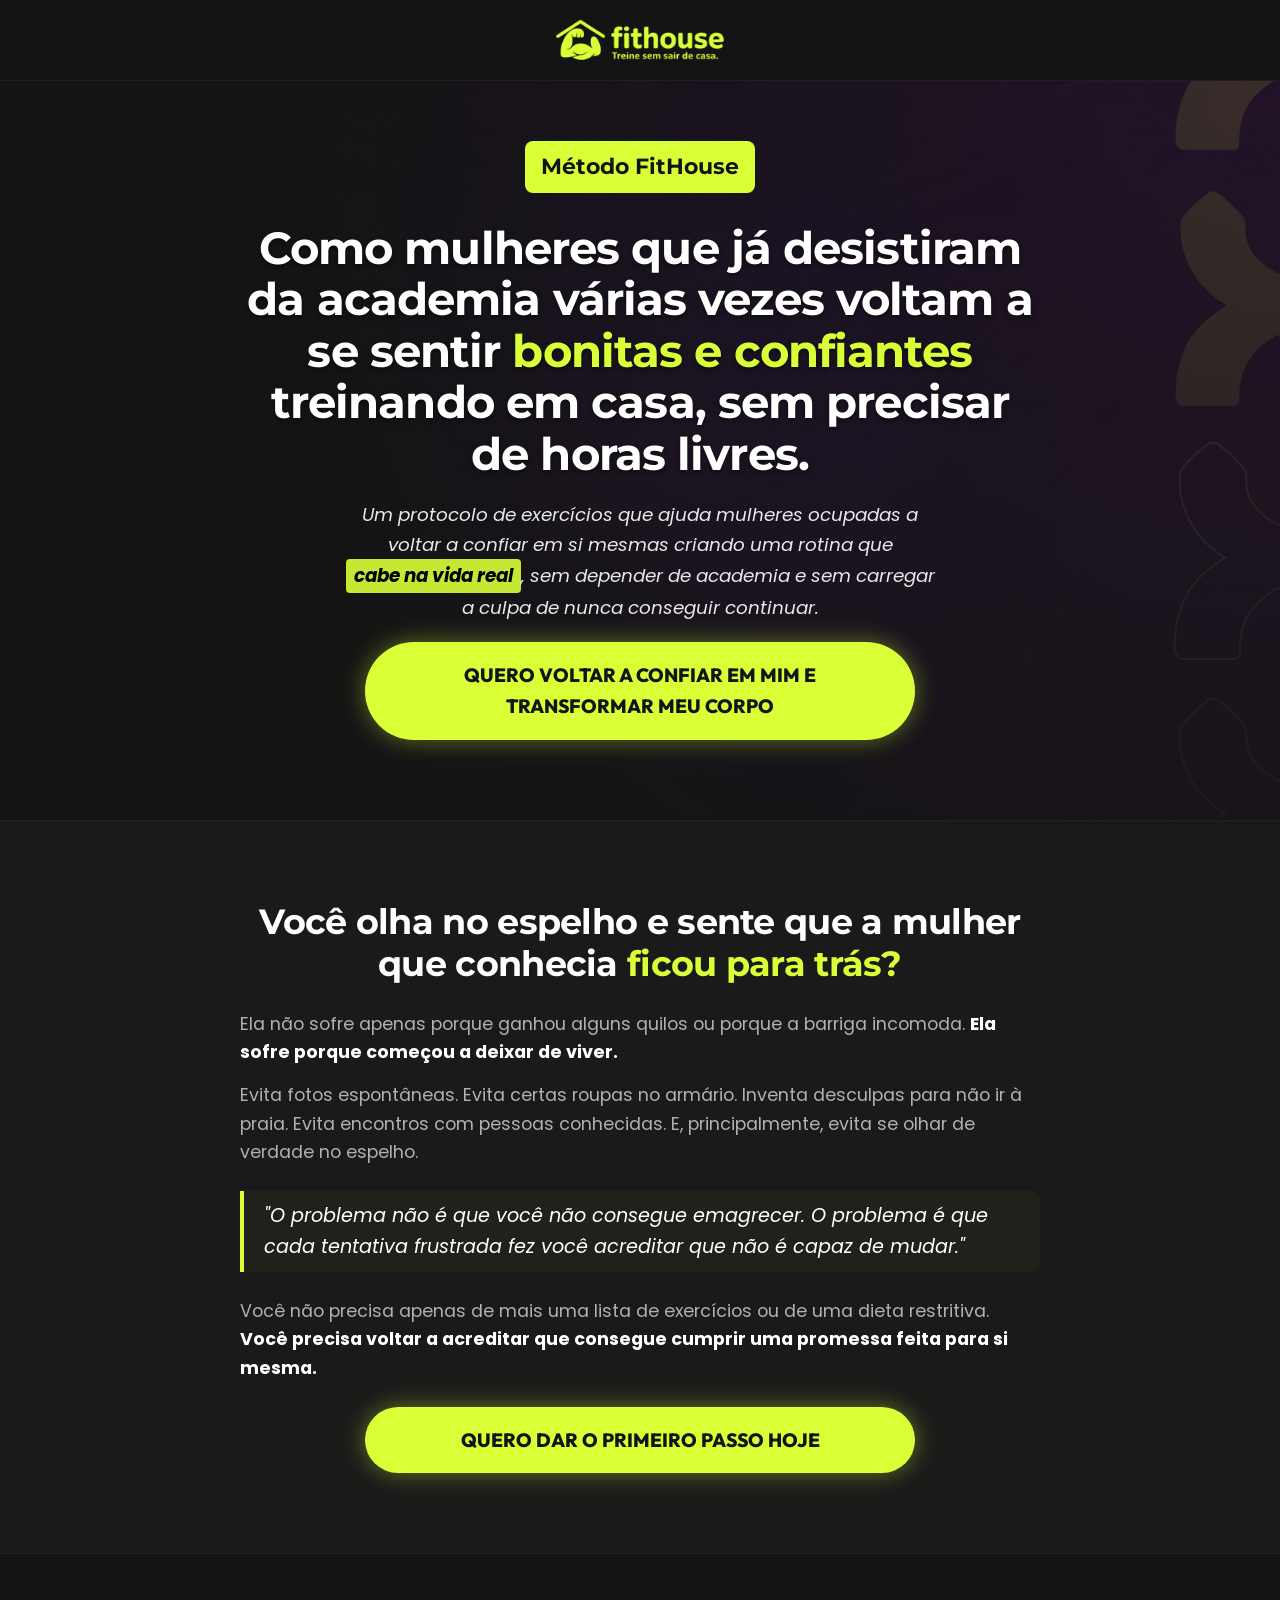
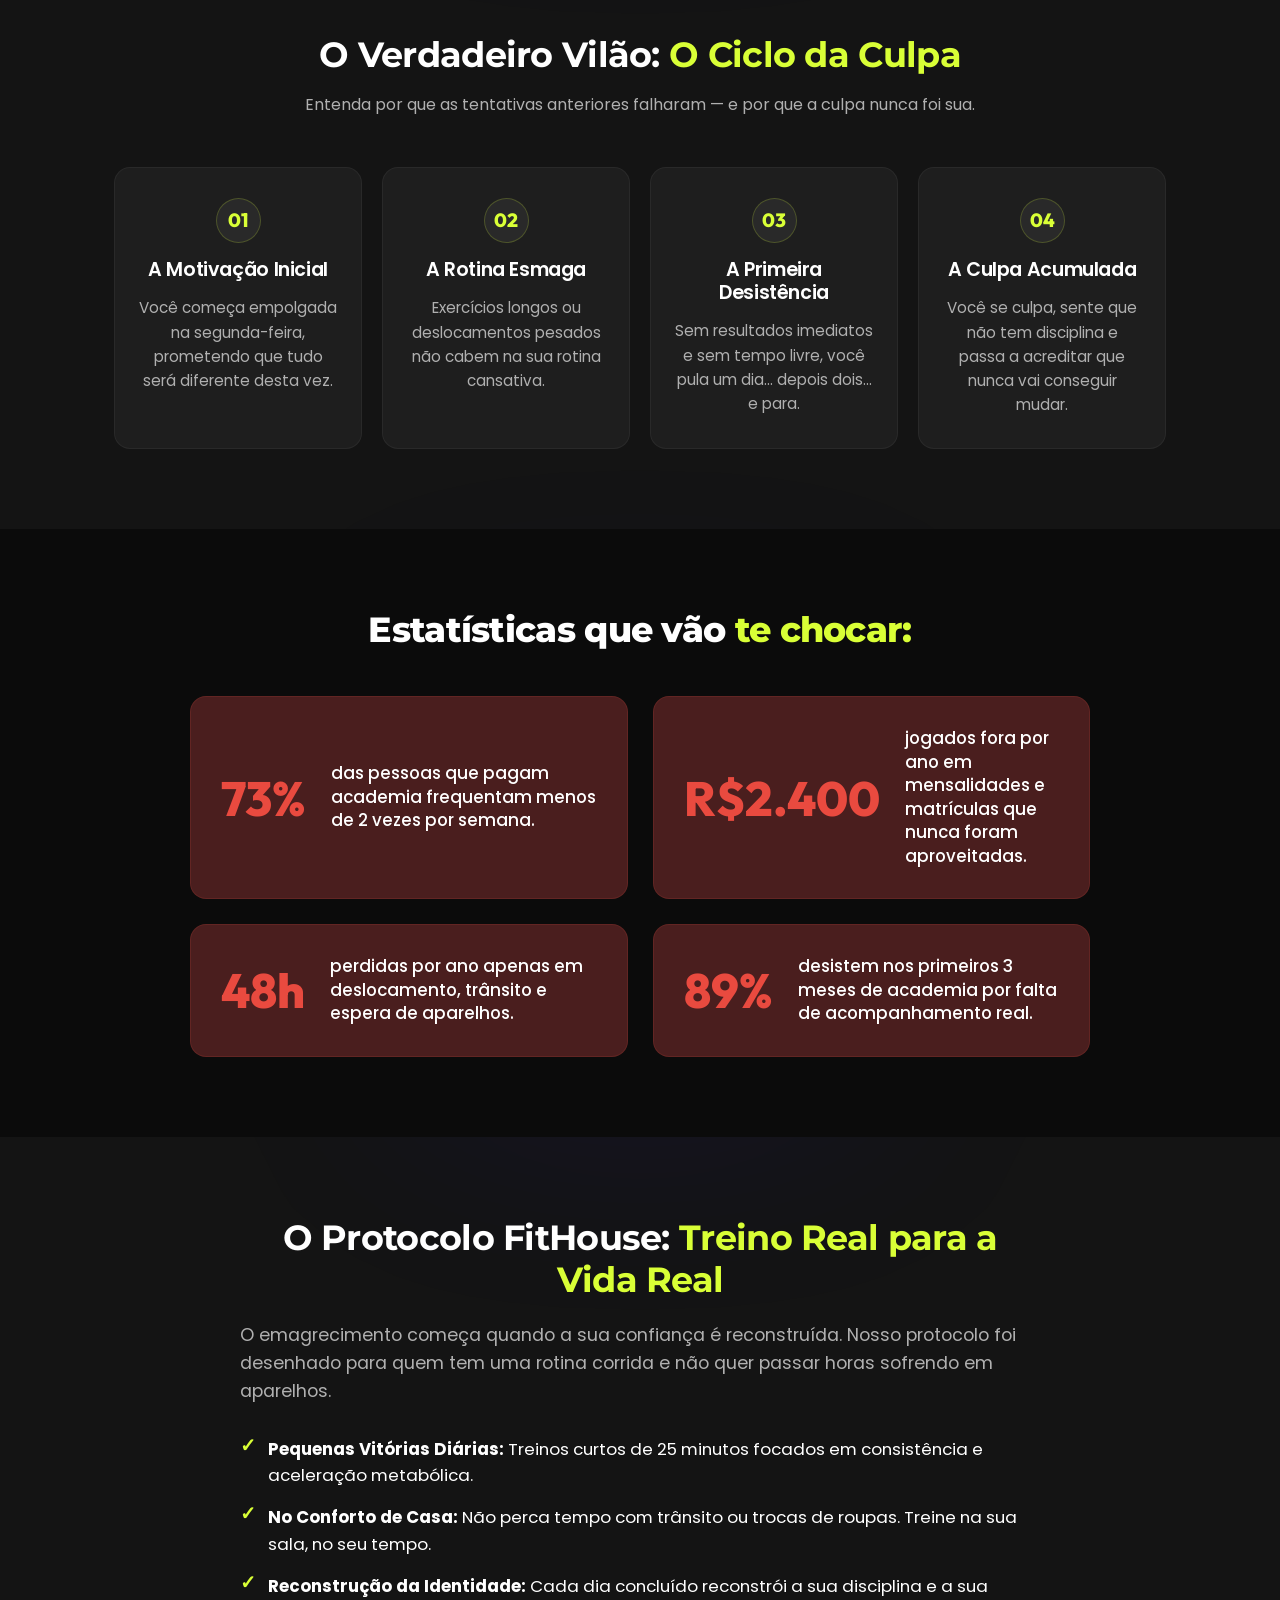
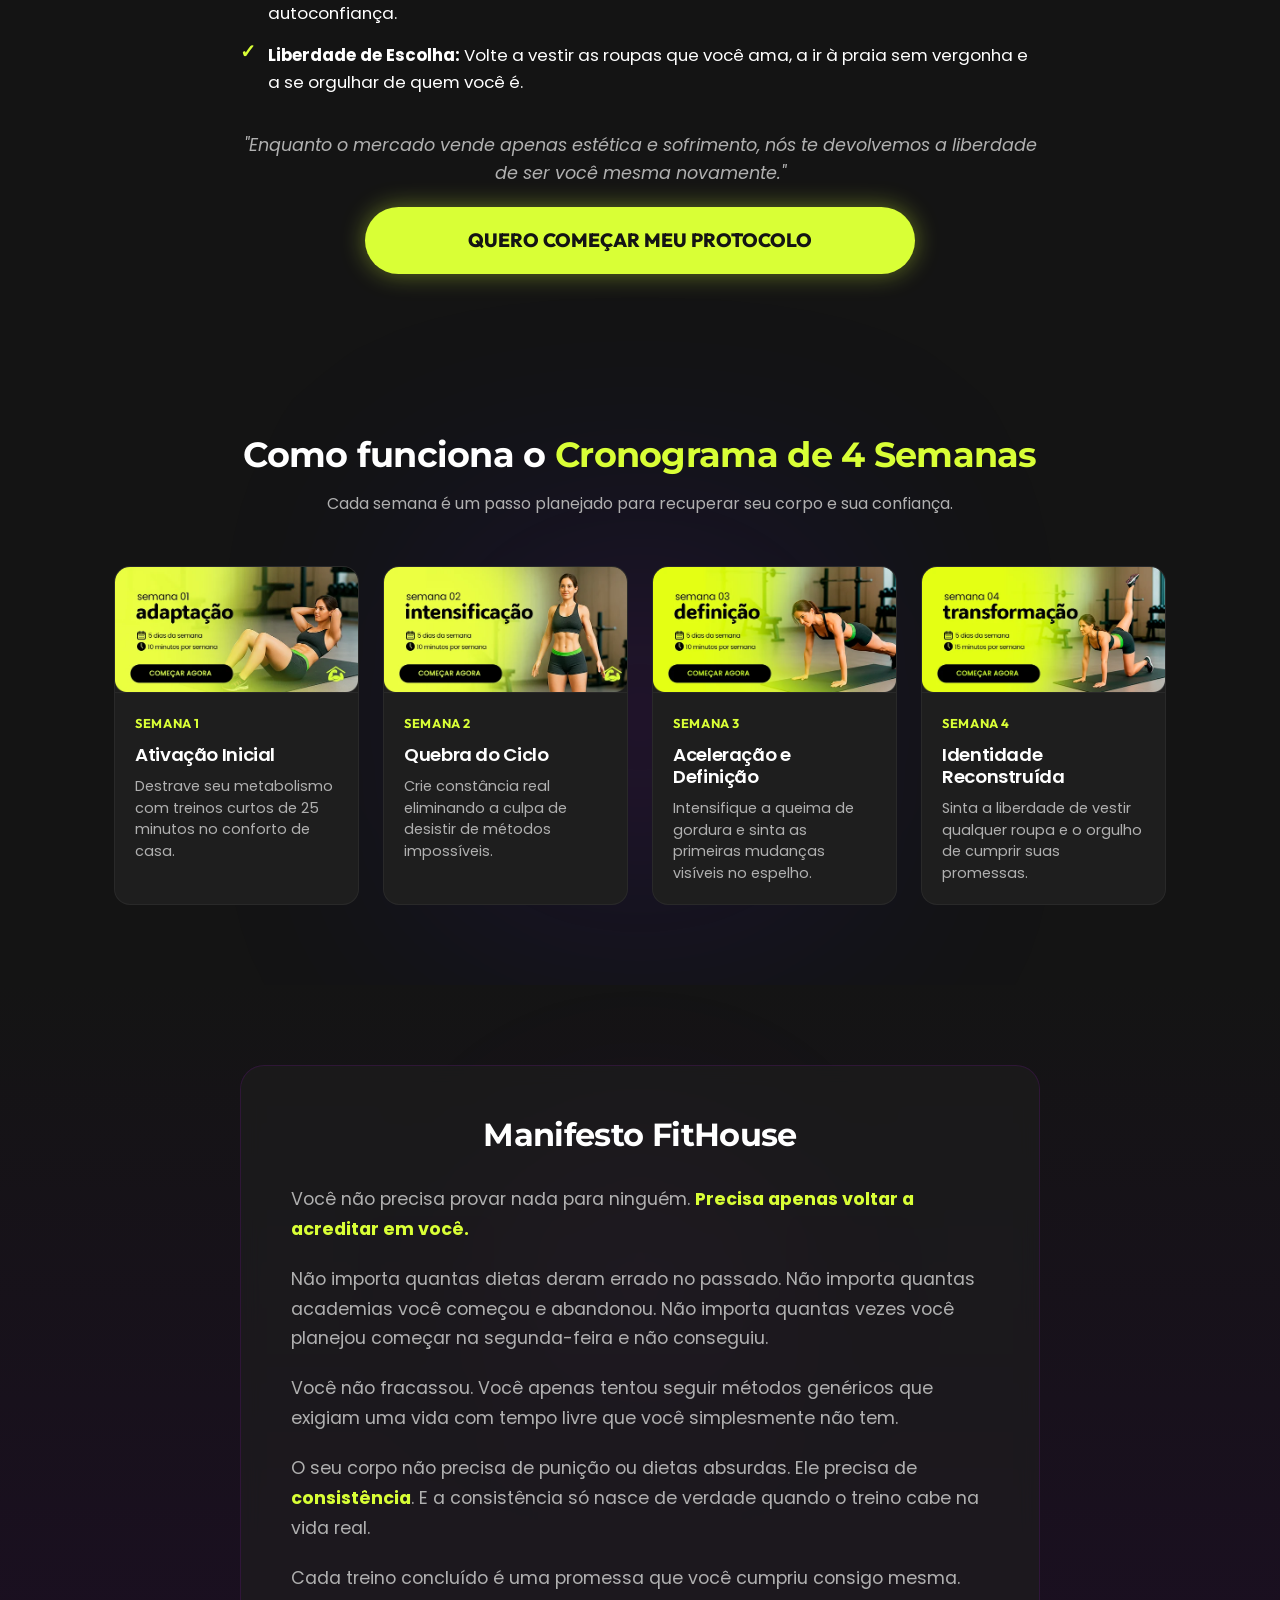
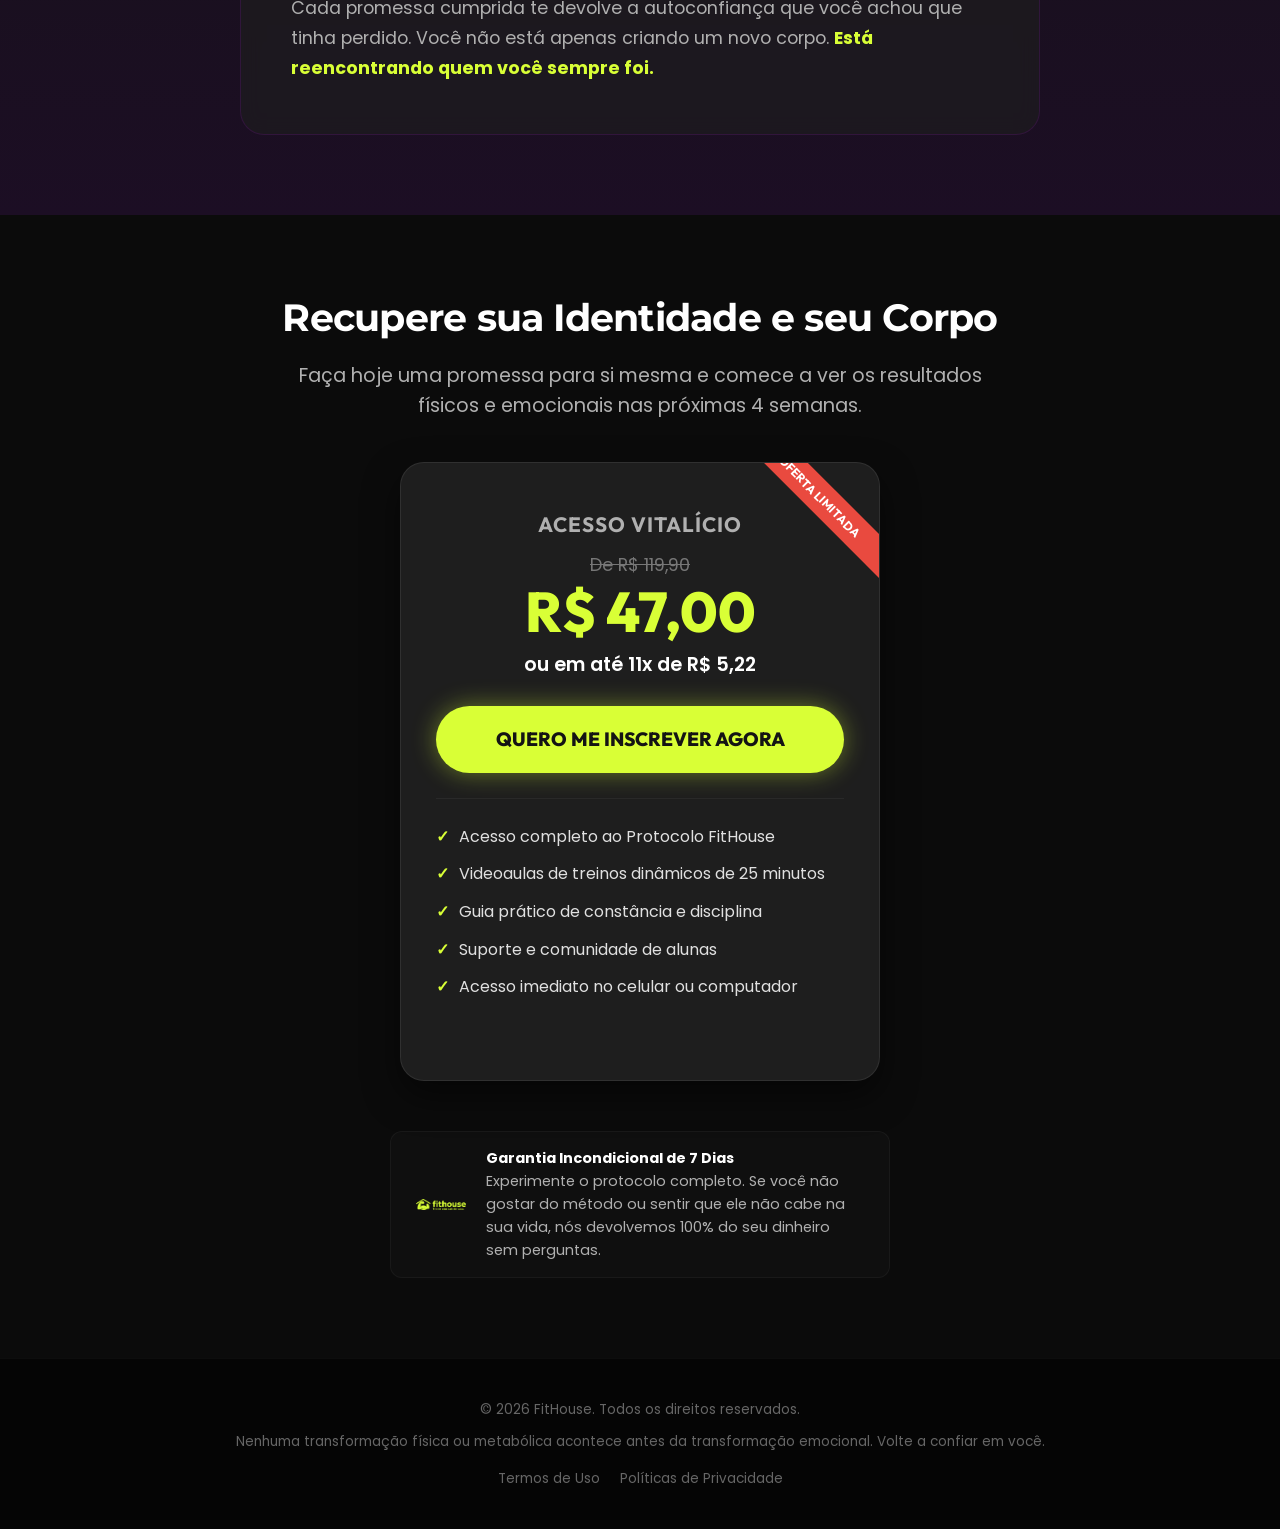
==== commit 280727b9: "refactor: remove hero, emotional, and method section images to simplify layout and center content co" ====
--- a/index.html
+++ b/index.html
@@ -23,25 +23,20 @@
   <!-- Hero Section -->
   <section class="hero glow-bg" id="hero-section">
     <div class="container">
-      <div class="hero-grid">
-        <div class="hero-text">
-          <span class="hero-subtag" id="hero-badge">Método FitHouse</span>
-          <h1 class="hero-headline" id="main-headline">
-            Como mulheres que já desistiram da academia várias vezes voltam a se sentir <span class="text-lime">bonitas
-              e confiantes</span> treinando em casa, sem precisar de horas livres.
-          </h1>
-          <p class="hero-subtitle">
-            Um protocolo de exercícios que ajuda mulheres ocupadas a voltar a confiar em si mesmas criando uma rotina
-            que <span class="highlight-bg">cabe na vida real</span>, sem depender de academia e sem carregar a culpa de
-            nunca conseguir continuar.
-          </p>
-          <a href="https://pay.kiwify.com.br/qirj2DN" class="btn-cta" id="cta-hero">
-            Quero voltar a confiar em mim e transformar meu corpo
-          </a>
-        </div>
-        <div class="hero-image-wrapper">
-          <img src="IMAGENS/WEBP/1.webp" alt="FitHouse Mockup Oficial" class="hero-img" id="hero-mockup">
-        </div>
+      <div class="hero-text">
+        <span class="hero-subtag" id="hero-badge">Método FitHouse</span>
+        <h1 class="hero-headline" id="main-headline">
+          Como mulheres que já desistiram da academia várias vezes voltam a se sentir <span class="text-lime">bonitas
+            e confiantes</span> treinando em casa, sem precisar de horas livres.
+        </h1>
+        <p class="hero-subtitle">
+          Um protocolo de exercícios que ajuda mulheres ocupadas a voltar a confiar em si mesmas criando uma rotina
+          que <span class="highlight-bg">cabe na vida real</span>, sem depender de academia e sem carregar a culpa de
+          nunca conseguir continuar.
+        </p>
+        <a href="https://pay.kiwify.com.br/qirj2DN" class="btn-cta" id="cta-hero">
+          Quero voltar a confiar em mim e transformar meu corpo
+        </a>
       </div>
     </div>
   </section>
@@ -49,36 +44,31 @@
   <!-- Connection / Emotional Section -->
   <section class="emotional section-padding glow-bg" id="connection-section">
     <div class="container">
-      <div class="emotional-container">
-        <div class="emotional-image">
-          <img src="IMAGENS/WEBP/2.webp" alt="Recuperando a Confiança" id="emotional-img">
-        </div>
-        <div class="emotional-content">
-          <h2 class="emotional-title" id="emotional-headline">
-            Você olha no espelho e sente que a mulher que conhecia <span class="text-lime">ficou para trás?</span>
-          </h2>
-          <div class="emotional-text">
-            <p>
-              Ela não sofre apenas porque ganhou alguns quilos ou porque a barriga incomoda. <strong>Ela sofre porque
-                começou a deixar de viver.</strong>
-            </p>
-            <p>
-              Evita fotos espontâneas. Evita certas roupas no armário. Inventa desculpas para não ir à praia. Evita
-              encontros com pessoas conhecidas. E, principalmente, evita se olhar de verdade no espelho.
-            </p>
-            <div class="emotional-quote" id="emotional-quote-text">
-              "O problema não é que você não consegue emagrecer. O problema é que cada tentativa frustrada fez você
-              acreditar que não é capaz de mudar."
-            </div>
-            <p>
-              Você não precisa apenas de mais uma lista de exercícios ou de uma dieta restritiva. <strong>Você precisa
-                voltar a acreditar que consegue cumprir uma promessa feita para si mesma.</strong>
-            </p>
-          </div>
-          <a href="https://pay.kiwify.com.br/qirj2DN" class="btn-cta" id="cta-emotional">
-            Quero dar o primeiro passo hoje
-          </a>
-        </div>
+      <div class="emotional-content">
+        <h2 class="emotional-title" id="emotional-headline">
+          Você olha no espelho e sente que a mulher que conhecia <span class="text-lime">ficou para trás?</span>
+        </h2>
+        <div class="emotional-text">
+          <p>
+            Ela não sofre apenas porque ganhou alguns quilos ou porque a barriga incomoda. <strong>Ela sofre porque
+              começou a deixar de viver.</strong>
+          </p>
+          <p>
+            Evita fotos espontâneas. Evita certas roupas no armário. Inventa desculpas para não ir à praia. Evita
+            encontros com pessoas conhecidas. E, principalmente, evita se olhar de verdade no espelho.
+          </p>
+          <div class="emotional-quote" id="emotional-quote-text">
+            "O problema não é que você não consegue emagrecer. O problema é que cada tentativa frustrada fez você
+            acreditar que não é capaz de mudar."
+          </div>
+          <p>
+            Você não precisa apenas de mais uma lista de exercícios ou de uma dieta restritiva. <strong>Você precisa
+              voltar a acreditar que consegue cumprir uma promessa feita para si mesma.</strong>
+          </p>
+        </div>
+        <a href="https://pay.kiwify.com.br/qirj2DN" class="btn-cta" id="cta-emotional">
+          Quero dar o primeiro passo hoje
+        </a>
       </div>
     </div>
   </section>
@@ -143,43 +133,38 @@
   <!-- Presentation / Method -->
   <section class="method section-padding" id="method-section">
     <div class="container">
-      <div class="method-grid">
-        <div class="method-content">
-          <h2 class="method-title" id="method-headline">O Protocolo FitHouse: <span class="text-lime">Treino Real para a
-              Vida Real</span></h2>
-          <p class="method-text">
-            O emagrecimento começa quando a sua confiança é reconstruída. Nosso protocolo foi desenhado para quem tem
-            uma rotina corrida e não quer passar horas sofrendo em aparelhos.
-          </p>
-          <ul class="method-bullets">
-            <li>
-              <span><strong>Pequenas Vitórias Diárias:</strong> Treinos curtos de 25 minutos focados em consistência e
-                aceleração metabólica.</span>
-            </li>
-            <li>
-              <span><strong>No Conforto de Casa:</strong> Não perca tempo com trânsito ou trocas de roupas. Treine na
-                sua sala, no seu tempo.</span>
-            </li>
-            <li>
-              <span><strong>Reconstrução da Identidade:</strong> Cada dia concluído reconstrói a sua disciplina e a sua
-                autoconfiança.</span>
-            </li>
-            <li>
-              <span><strong>Liberdade de Escolha:</strong> Volte a vestir as roupas que você ama, a ir à praia sem
-                vergonha e a se orgulhar de quem você é.</span>
-            </li>
-          </ul>
-          <p class="method-text" style="margin-top: 15px; font-style: italic;">
-            "Enquanto o mercado vende apenas estética e sofrimento, nós te devolvemos a liberdade de ser você mesma
-            novamente."
-          </p>
-          <a href="https://pay.kiwify.com.br/qirj2DN" class="btn-cta" id="cta-method">
-            Quero começar meu protocolo
-          </a>
-        </div>
-        <div class="method-image">
-          <img src="IMAGENS/WEBP/3.webp" alt="Exercício Prático FitHouse" id="method-img">
-        </div>
+      <div class="method-content">
+        <h2 class="method-title" id="method-headline">O Protocolo FitHouse: <span class="text-lime">Treino Real para a
+            Vida Real</span></h2>
+        <p class="method-text">
+          O emagrecimento começa quando a sua confiança é reconstruída. Nosso protocolo foi desenhado para quem tem
+          uma rotina corrida e não quer passar horas sofrendo em aparelhos.
+        </p>
+        <ul class="method-bullets">
+          <li>
+            <span><strong>Pequenas Vitórias Diárias:</strong> Treinos curtos de 25 minutos focados em consistência e
+              aceleração metabólica.</span>
+          </li>
+          <li>
+            <span><strong>No Conforto de Casa:</strong> Não perca tempo com trânsito ou trocas de roupas. Treine na
+              sua sala, no seu tempo.</span>
+          </li>
+          <li>
+            <span><strong>Reconstrução da Identidade:</strong> Cada dia concluído reconstrói a sua disciplina e a sua
+              autoconfiança.</span>
+          </li>
+          <li>
+            <span><strong>Liberdade de Escolha:</strong> Volte a vestir as roupas que você ama, a ir à praia sem
+              vergonha e a se orgulhar de quem você é.</span>
+          </li>
+        </ul>
+        <p class="method-text" style="margin-top: 15px; font-style: italic; text-align: center;">
+          "Enquanto o mercado vende apenas estética e sofrimento, nós te devolvemos a liberdade de ser você mesma
+          novamente."
+        </p>
+        <a href="https://pay.kiwify.com.br/qirj2DN" class="btn-cta" id="cta-method">
+          Quero começar meu protocolo
+        </a>
       </div>
     </div>
   </section>
--- a/style.css
+++ b/style.css
@@ -212,7 +212,10 @@
   display: flex;
   flex-direction: column;
   gap: 20px;
-  align-items: flex-start;
+  align-items: center;
+  text-align: center;
+  max-width: 800px;
+  margin: 0 auto;
 }
 
 .hero-headline {
@@ -349,12 +352,16 @@
   display: flex;
   flex-direction: column;
   gap: 25px;
+  max-width: 800px;
+  margin: 0 auto;
+  align-items: center;
 }
 
 .emotional-title {
   font-size: 2.2rem;
   color: var(--text-primary);
   line-height: 1.2;
+  text-align: center;
 }
 
 .emotional-text {
@@ -552,10 +559,14 @@
   display: flex;
   flex-direction: column;
   gap: 20px;
+  max-width: 800px;
+  margin: 0 auto;
+  align-items: center;
 }
 
 .method-title {
   font-size: 2.2rem;
+  text-align: center;
 }
 
 .method-text {
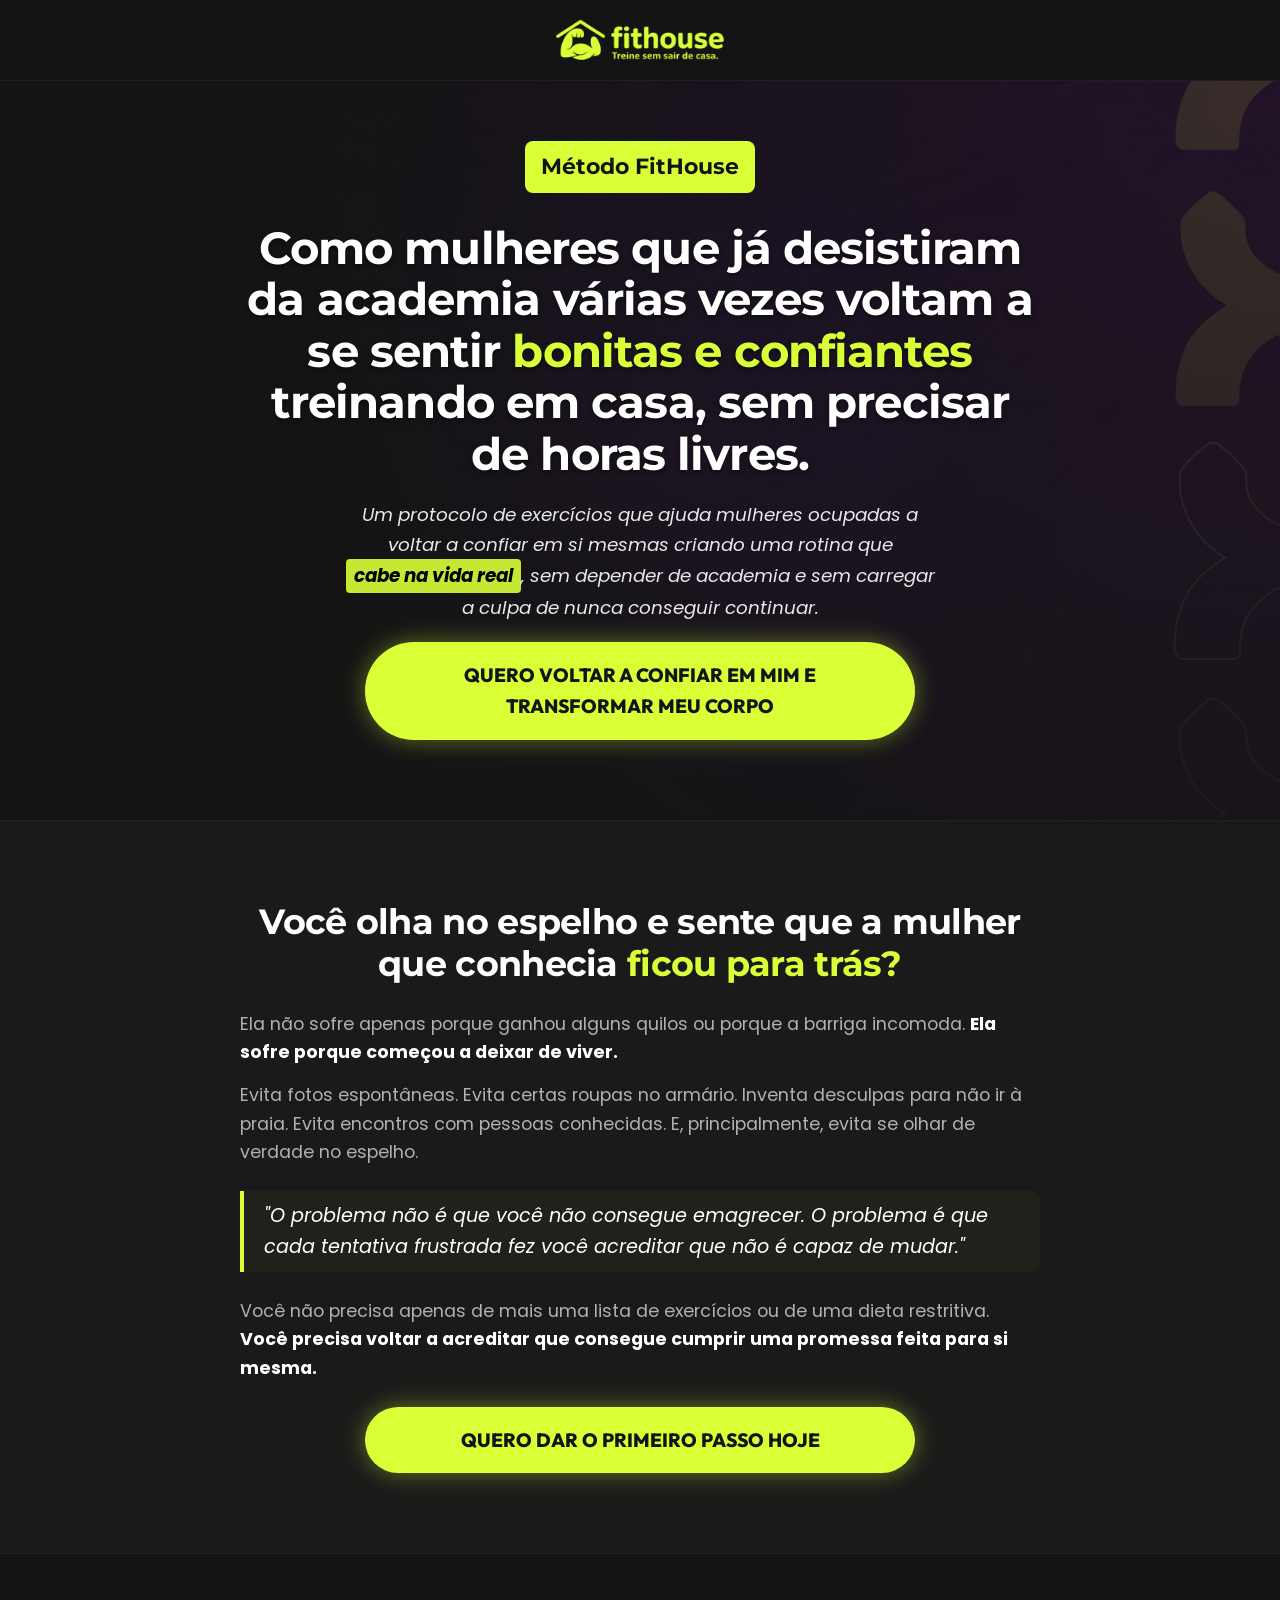
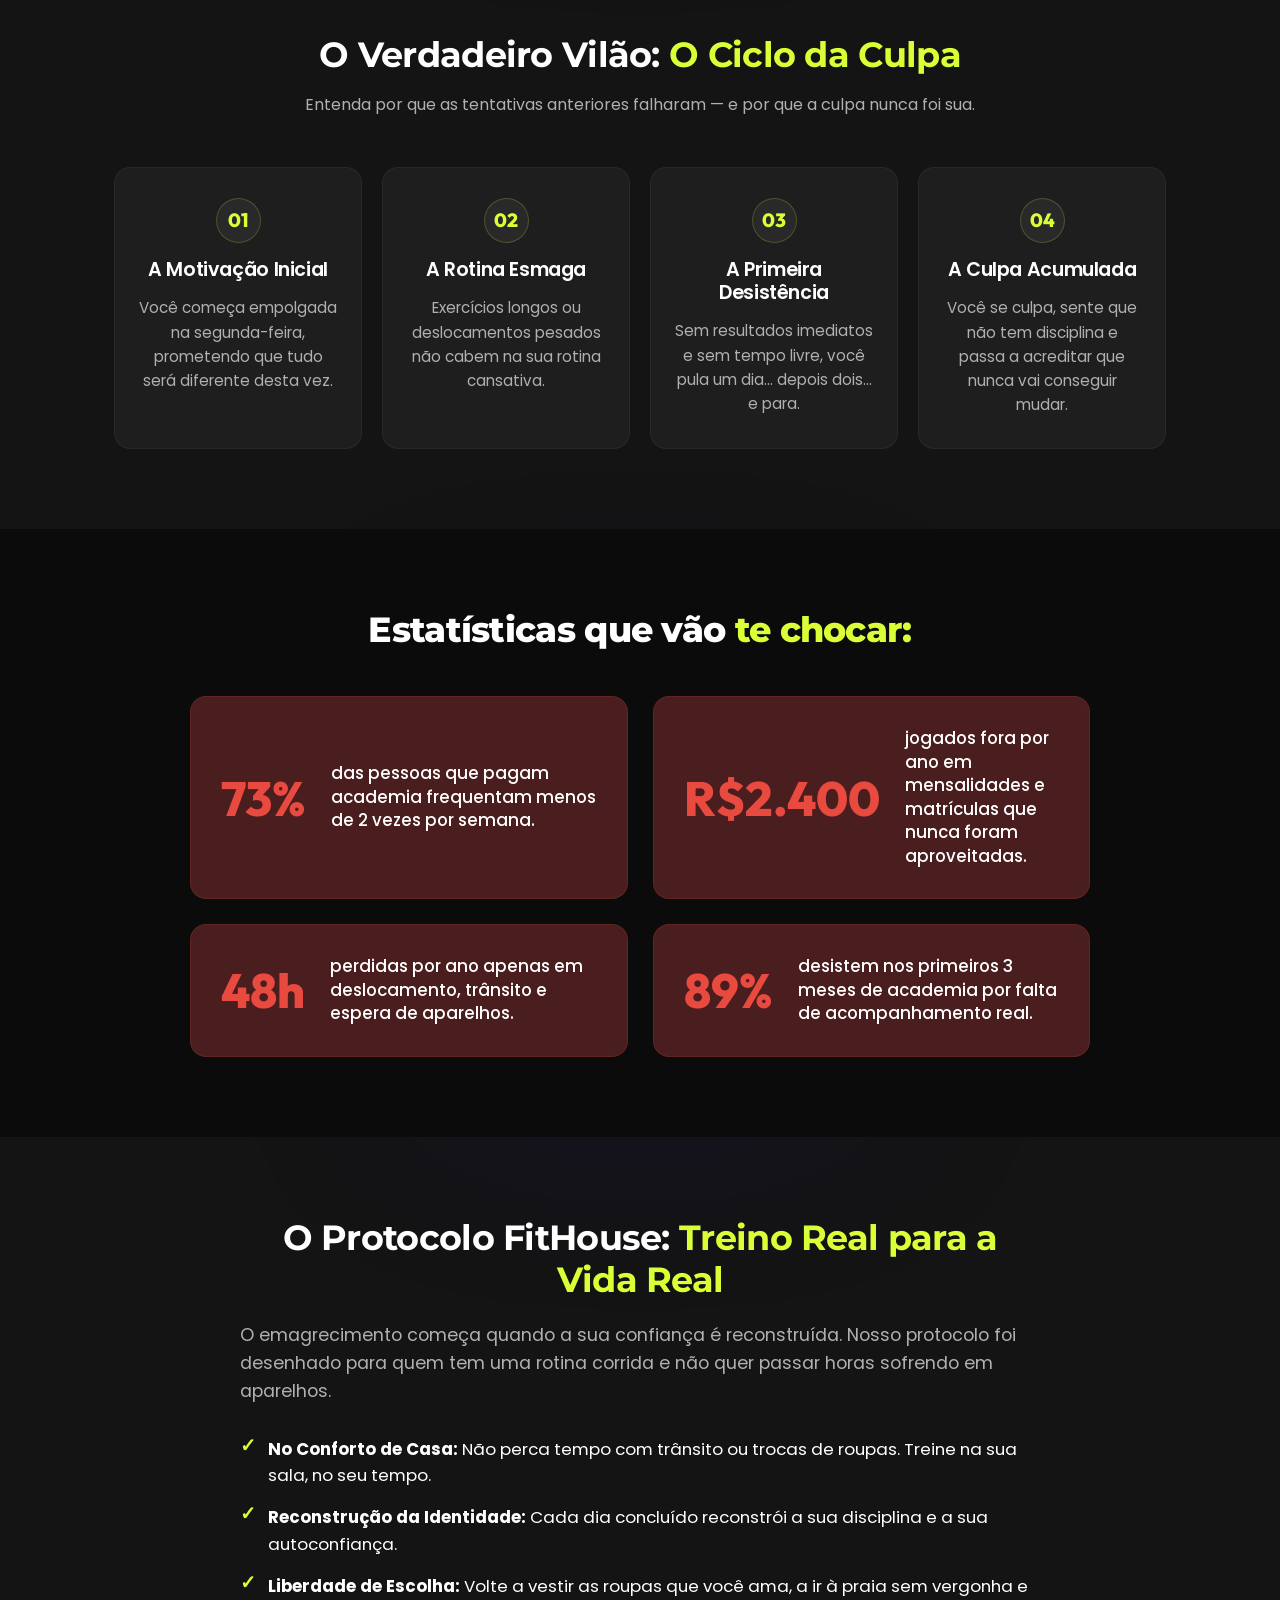
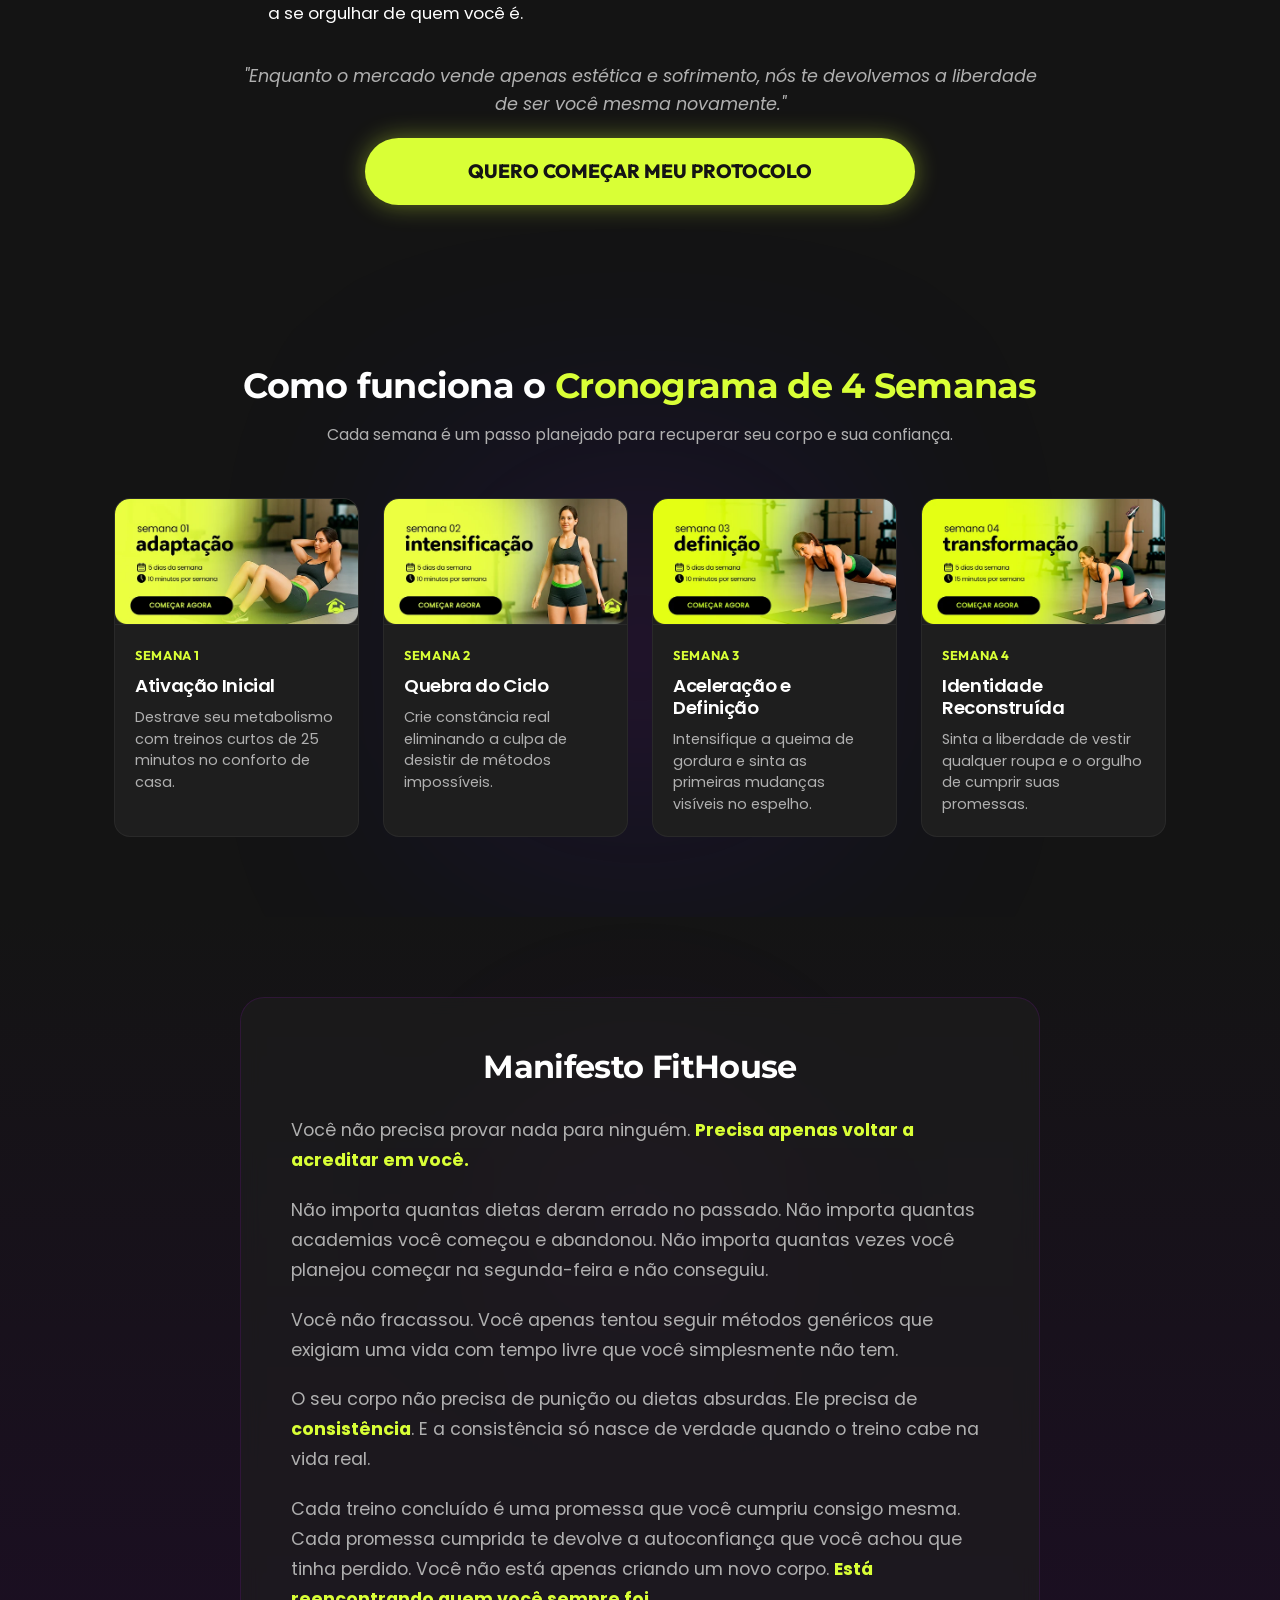
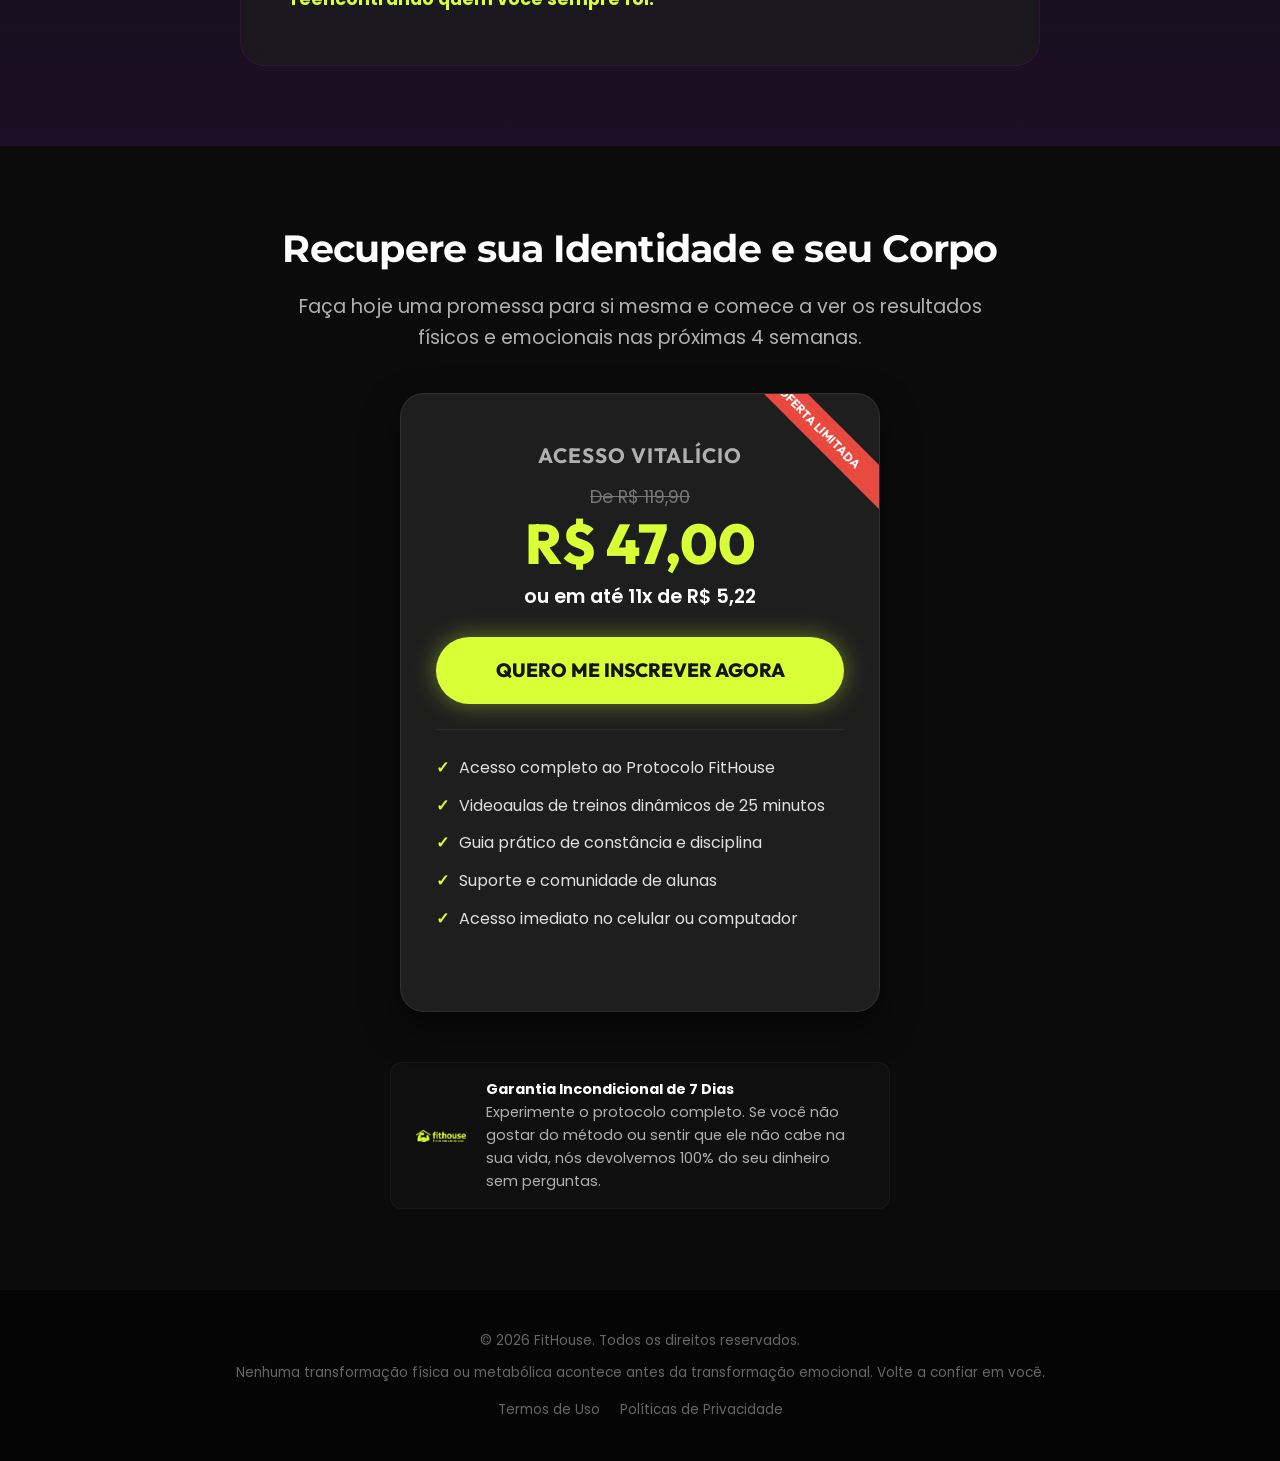
==== commit ea05a82f: "style: remove method list item and implement comprehensive mobile responsiveness overrides" ====
--- a/index.html
+++ b/index.html
@@ -141,10 +141,6 @@
           uma rotina corrida e não quer passar horas sofrendo em aparelhos.
         </p>
         <ul class="method-bullets">
-          <li>
-            <span><strong>Pequenas Vitórias Diárias:</strong> Treinos curtos de 25 minutos focados em consistência e
-              aceleração metabólica.</span>
-          </li>
           <li>
             <span><strong>No Conforto de Casa:</strong> Não perca tempo com trânsito ou trocas de roupas. Treine na
               sua sala, no seu tempo.</span>
@@ -290,4 +286,4 @@
 
 </body>
 
-</html>
+</html>
--- a/style.css
+++ b/style.css
@@ -926,4 +926,50 @@
   .roadmap-grid {
     grid-template-columns: 1fr;
   }
-}
+
+  /* General Mobile Responsiveness Overrides */
+  h1, .hero-headline {
+    font-size: 1.8rem !important;
+  }
+  
+  h2, .emotional-title, .cycle-title-area h2, .stats-title, .method-title, .manifesto-title, .checkout-headline {
+    font-size: 1.5rem !important;
+  }
+  
+  p, .hero-subtitle, .emotional-text, .method-text, .manifesto-text, .checkout-subtitle {
+    font-size: 0.95rem !important;
+  }
+
+  .btn-cta {
+    font-size: 0.95rem !important;
+    padding: 14px 20px !important;
+  }
+  
+  .container {
+    padding: 0 16px !important;
+  }
+  
+  .section-padding {
+    padding: 40px 0 !important;
+  }
+  
+  .guarantee-box {
+    flex-direction: column;
+    text-align: center;
+    padding: 15px;
+  }
+  
+  .guarantee-text {
+    text-align: center;
+  }
+  
+  .stats-card {
+    flex-direction: column;
+    text-align: center;
+    padding: 20px 15px;
+  }
+  
+  .stats-number {
+    font-size: 2.5rem;
+  }
+}
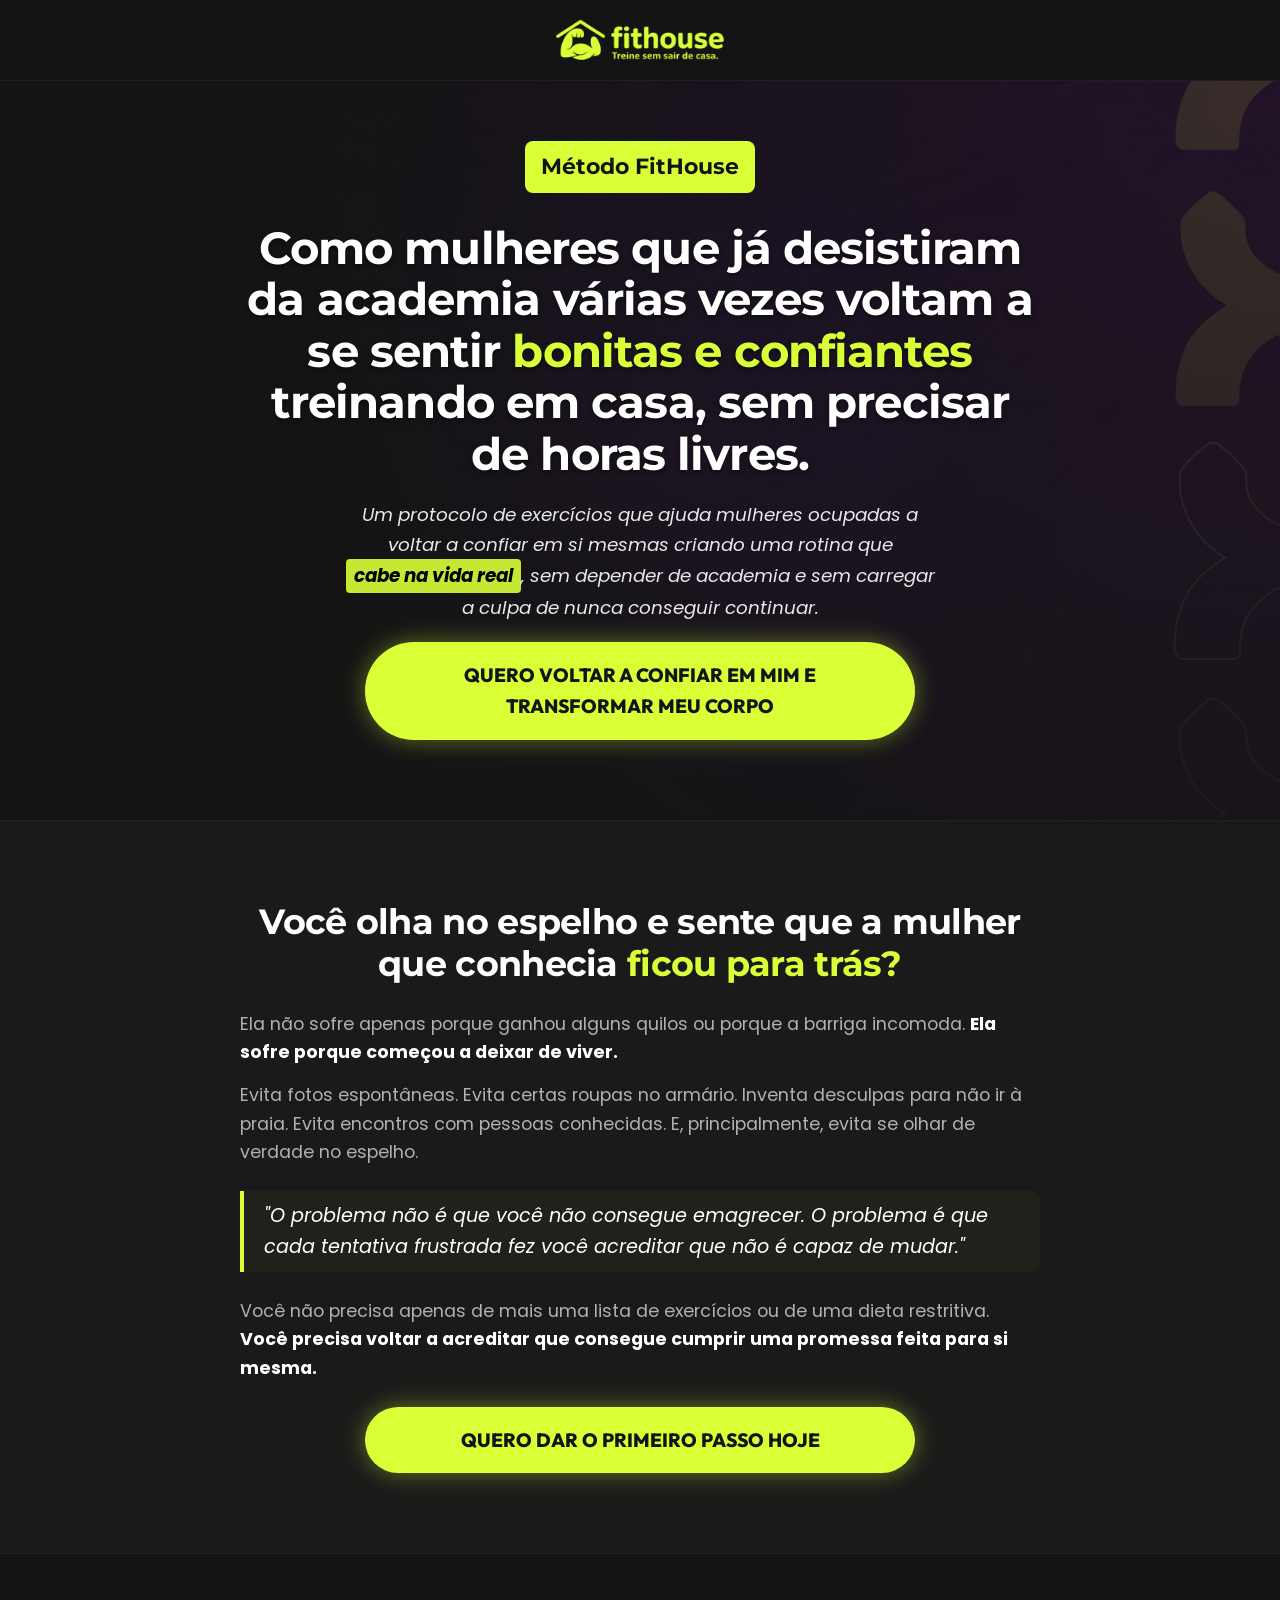
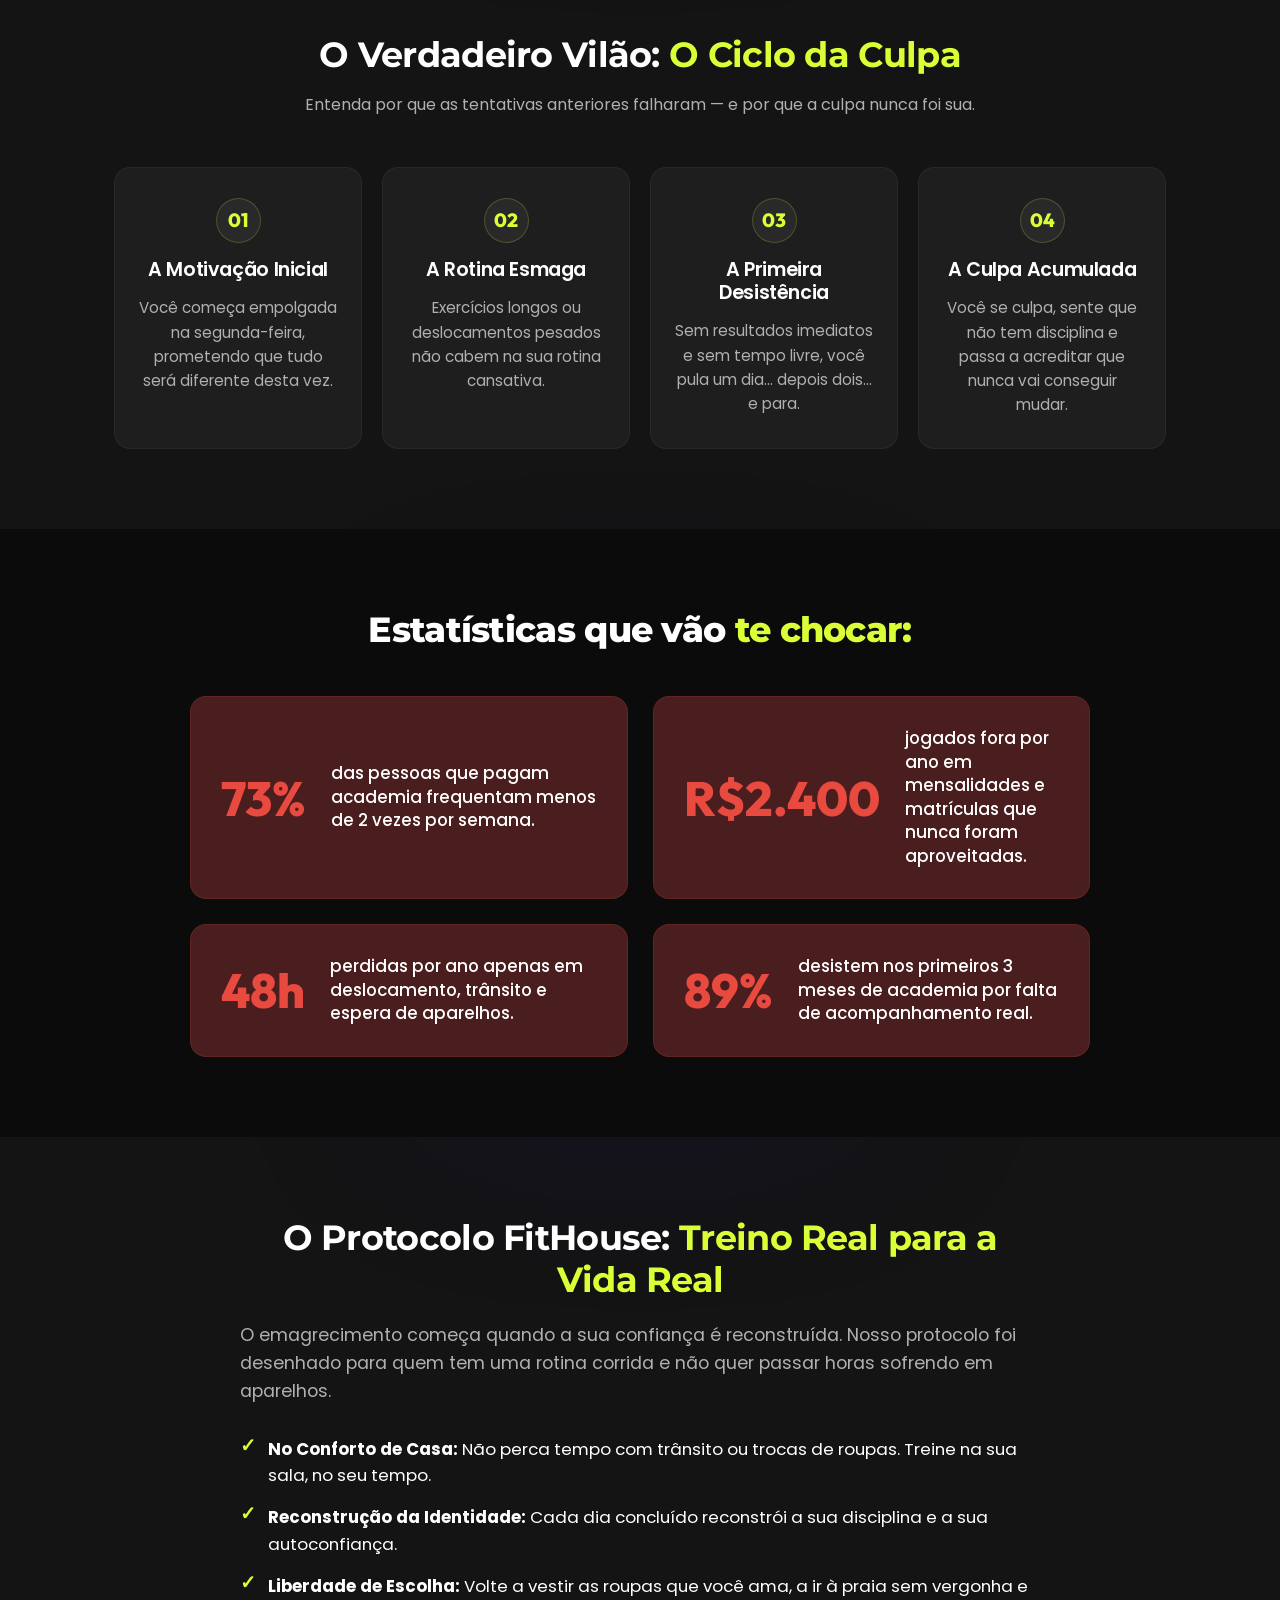
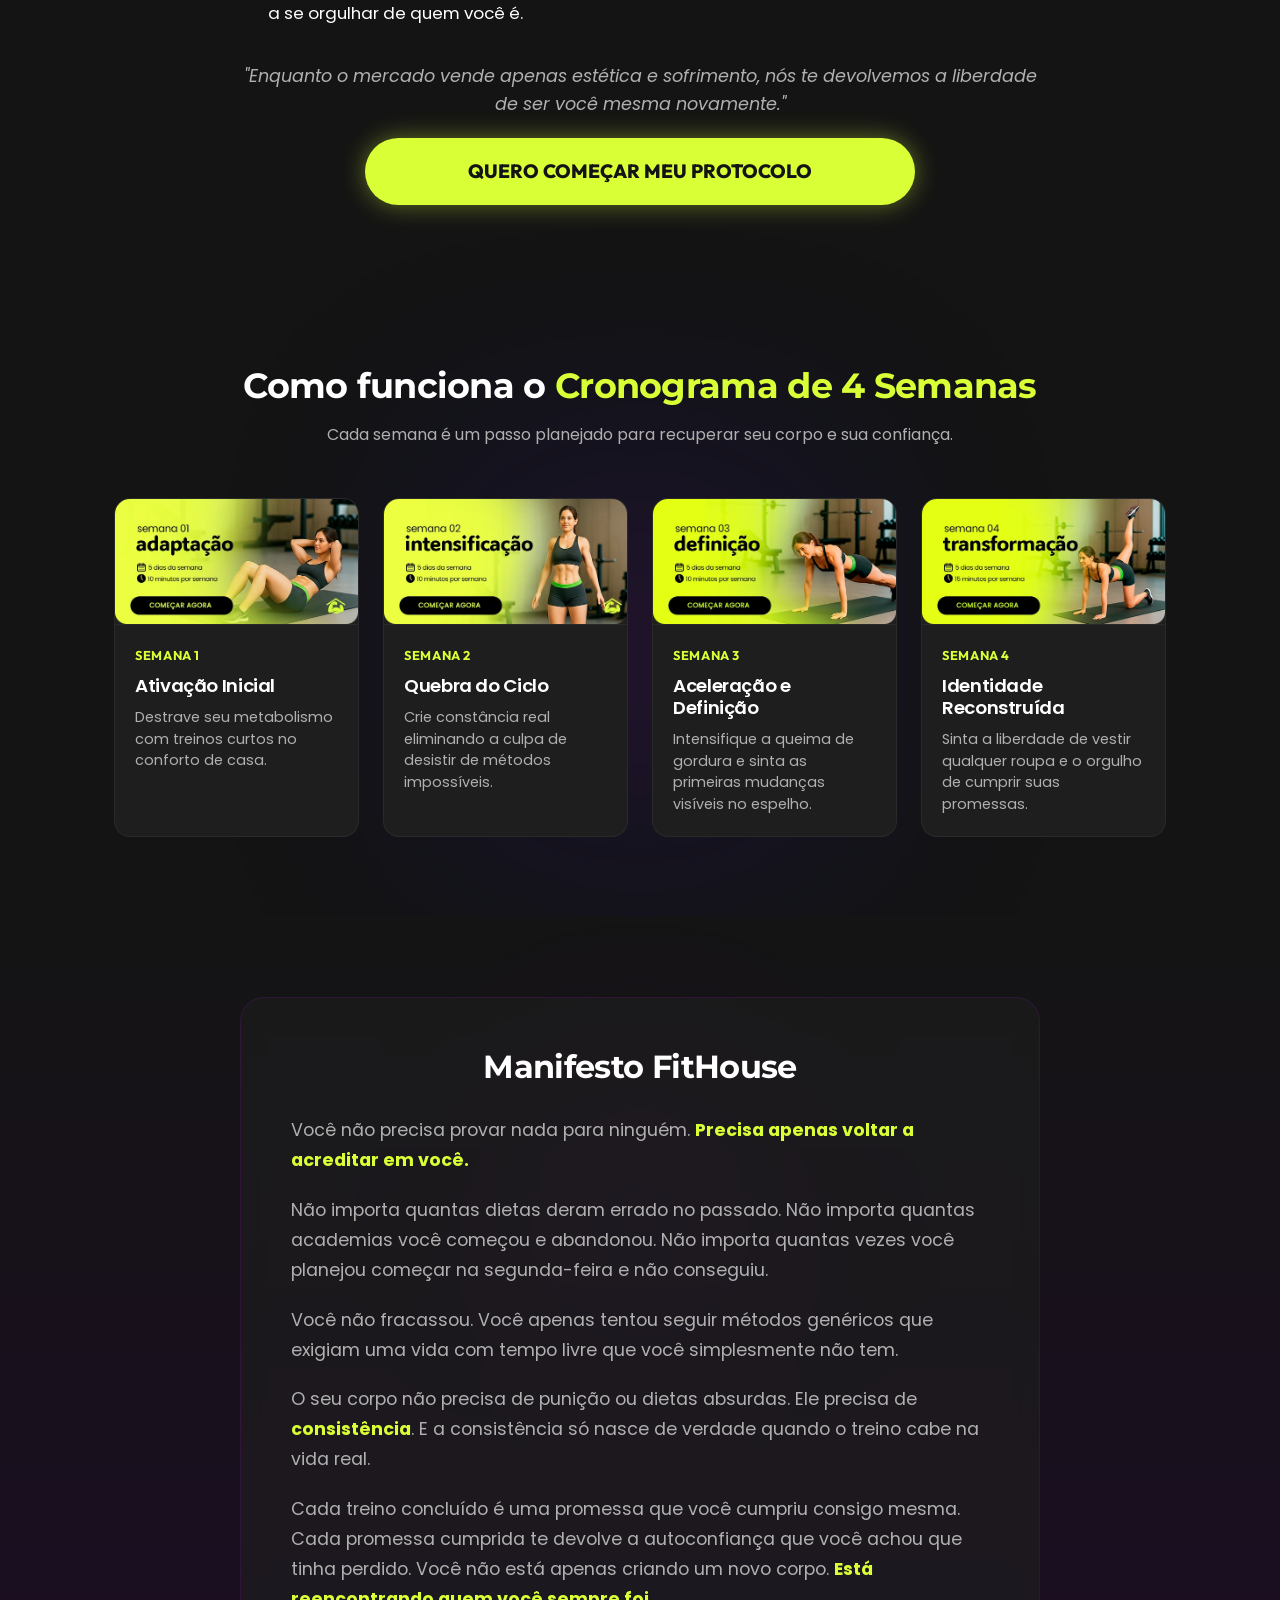
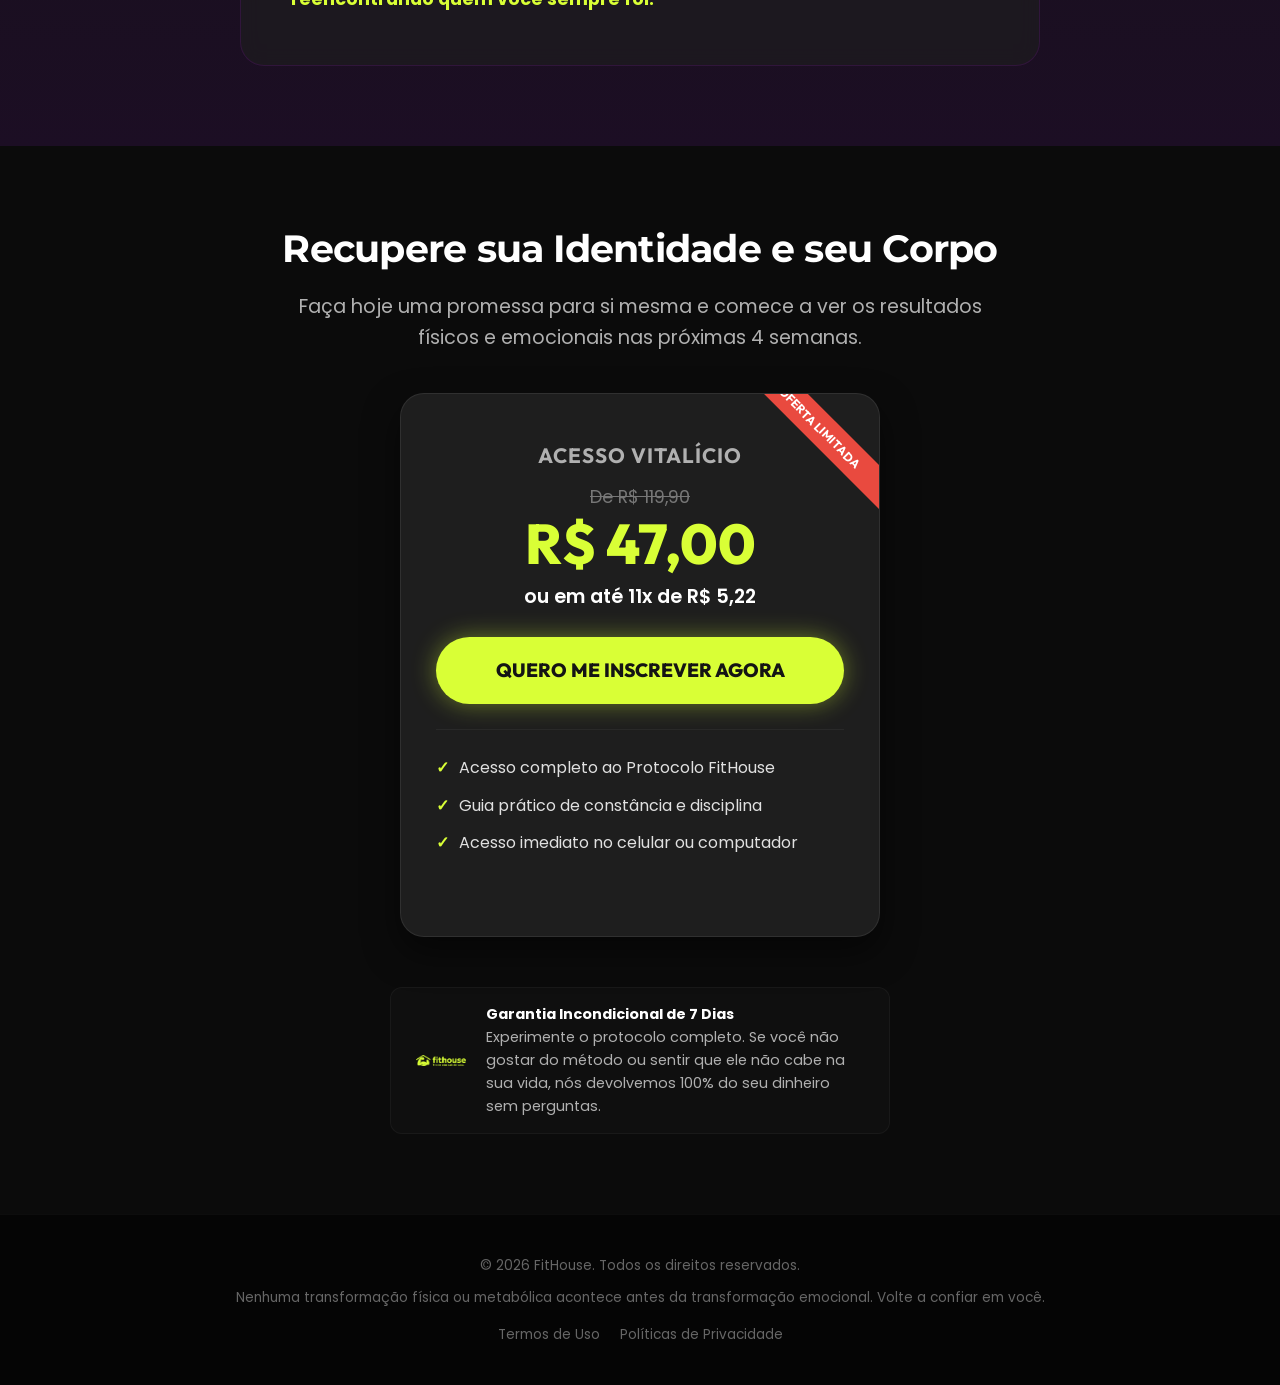
==== commit 2e3880dc: "refactor: update program description and simplify feature list by removing time constraints" ====
--- a/index.html
+++ b/index.html
@@ -5,7 +5,7 @@
   <meta charset="UTF-8">
   <meta name="viewport" content="width=device-width, initial-scale=1.0">
   <meta name="description"
-    content="Protocolo FitHouse - Volte a confiar em si mesma e conquiste seu corpo definido com apenas 25 minutos diários em casa.">
+    content="Protocolo FitHouse - Volte a confiar em si mesma e conquiste seu corpo definido com treinos diários em casa.">
   <title>Protocolo FitHouse - Volte a Confiar em Você</title>
   <link rel="stylesheet" href="style.css">
   <link rel="shortcut icon" href="IMAGENS/WEBP/logo.webp" type="image/webp">
@@ -178,7 +178,7 @@
           <div class="roadmap-info">
             <span class="roadmap-tag">Semana 1</span>
             <h3>Ativação Inicial</h3>
-            <p>Destrave seu metabolismo com treinos curtos de 25 minutos no conforto de casa.</p>
+            <p>Destrave seu metabolismo com treinos curtos no conforto de casa.</p>
           </div>
         </div>
         <div class="roadmap-card">
@@ -251,9 +251,7 @@
 
         <ul class="pricing-features">
           <li>Acesso completo ao Protocolo FitHouse</li>
-          <li>Videoaulas de treinos dinâmicos de 25 minutos</li>
           <li>Guia prático de constância e disciplina</li>
-          <li>Suporte e comunidade de alunas</li>
           <li>Acesso imediato no celular ou computador</li>
         </ul>
       </div>
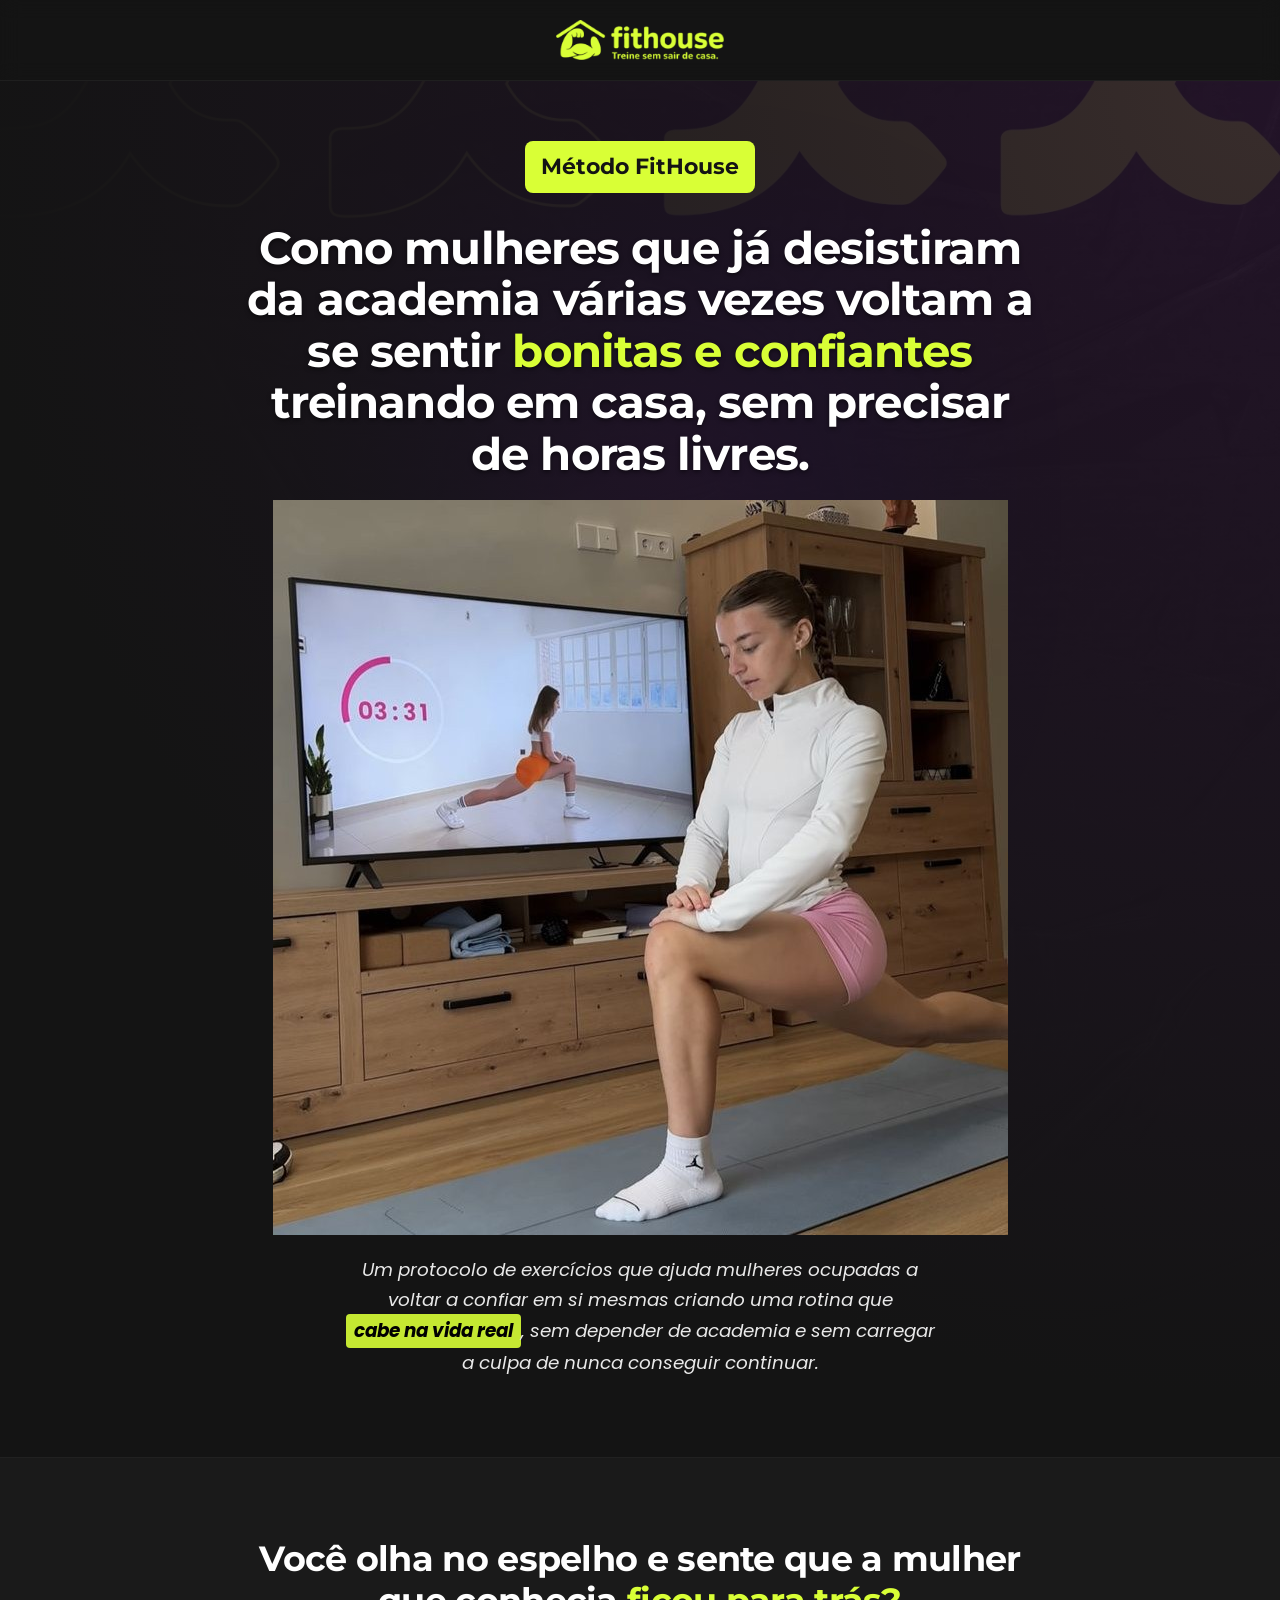
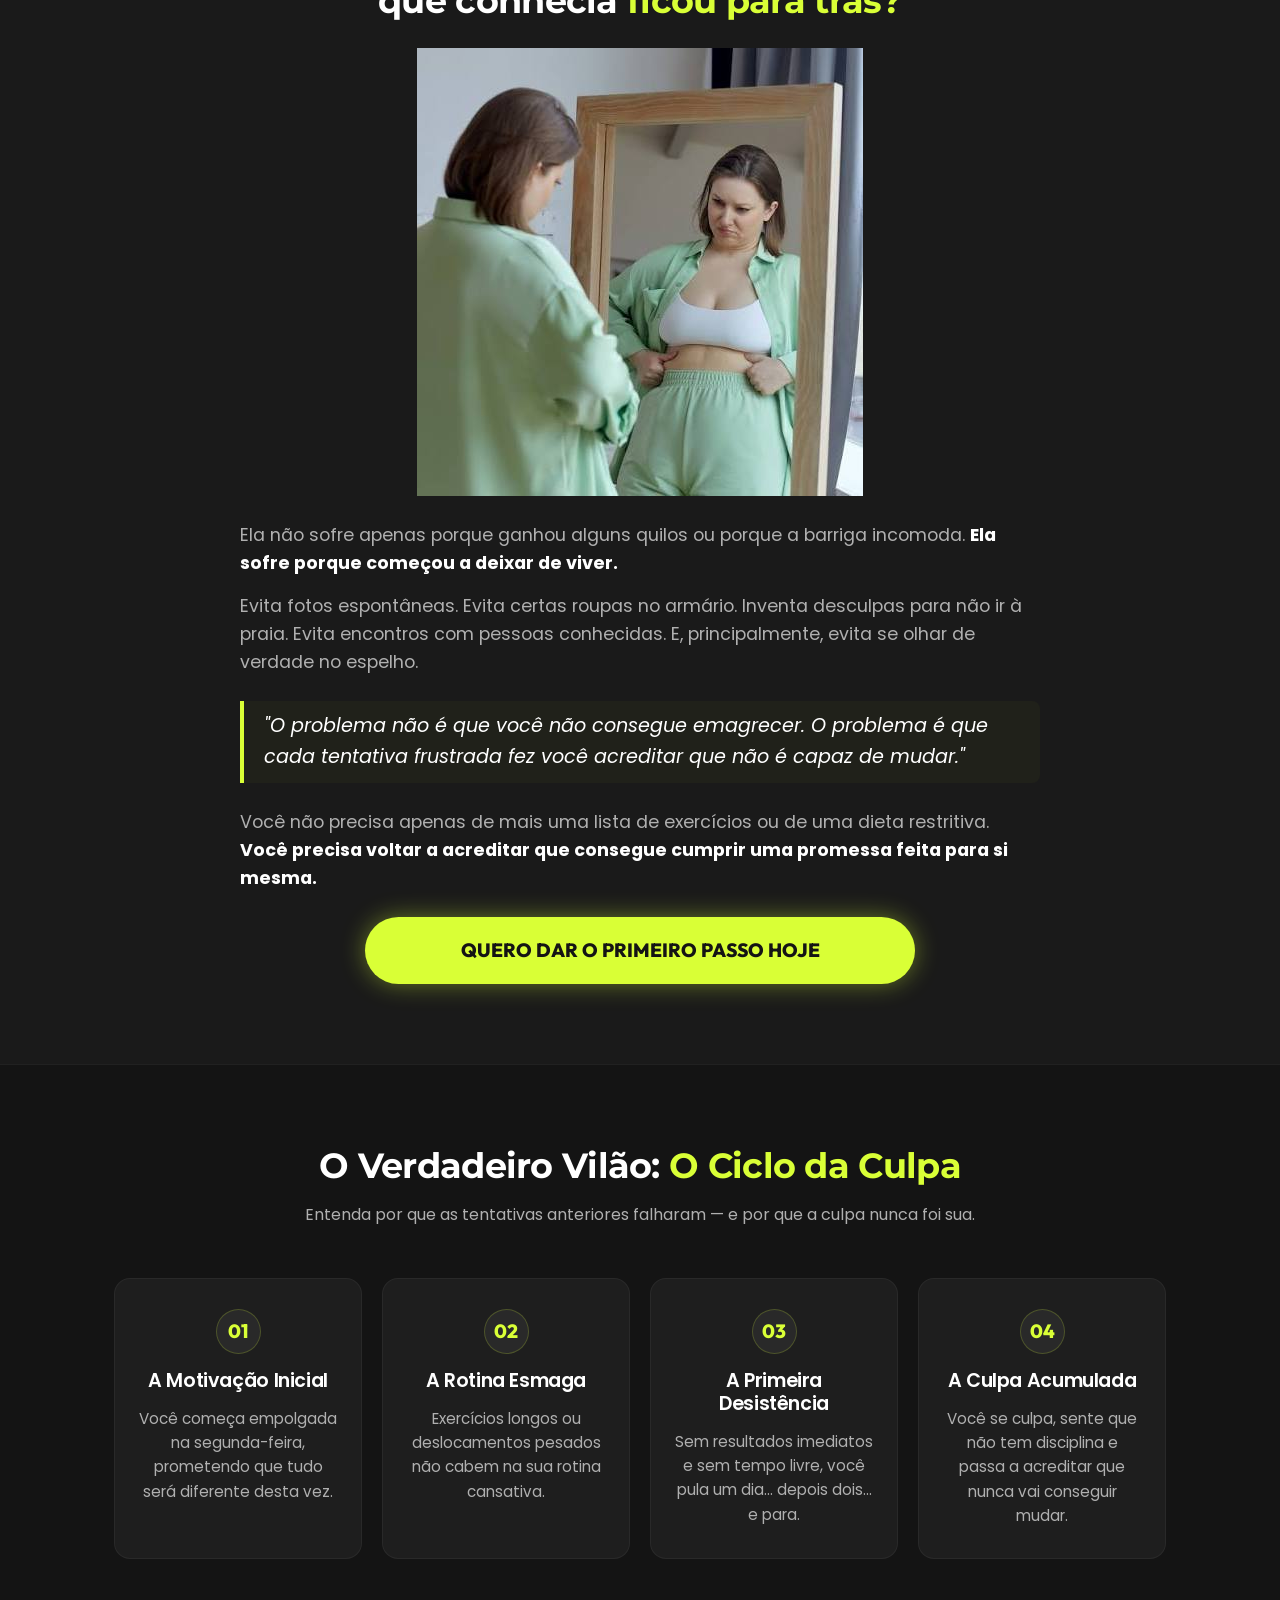
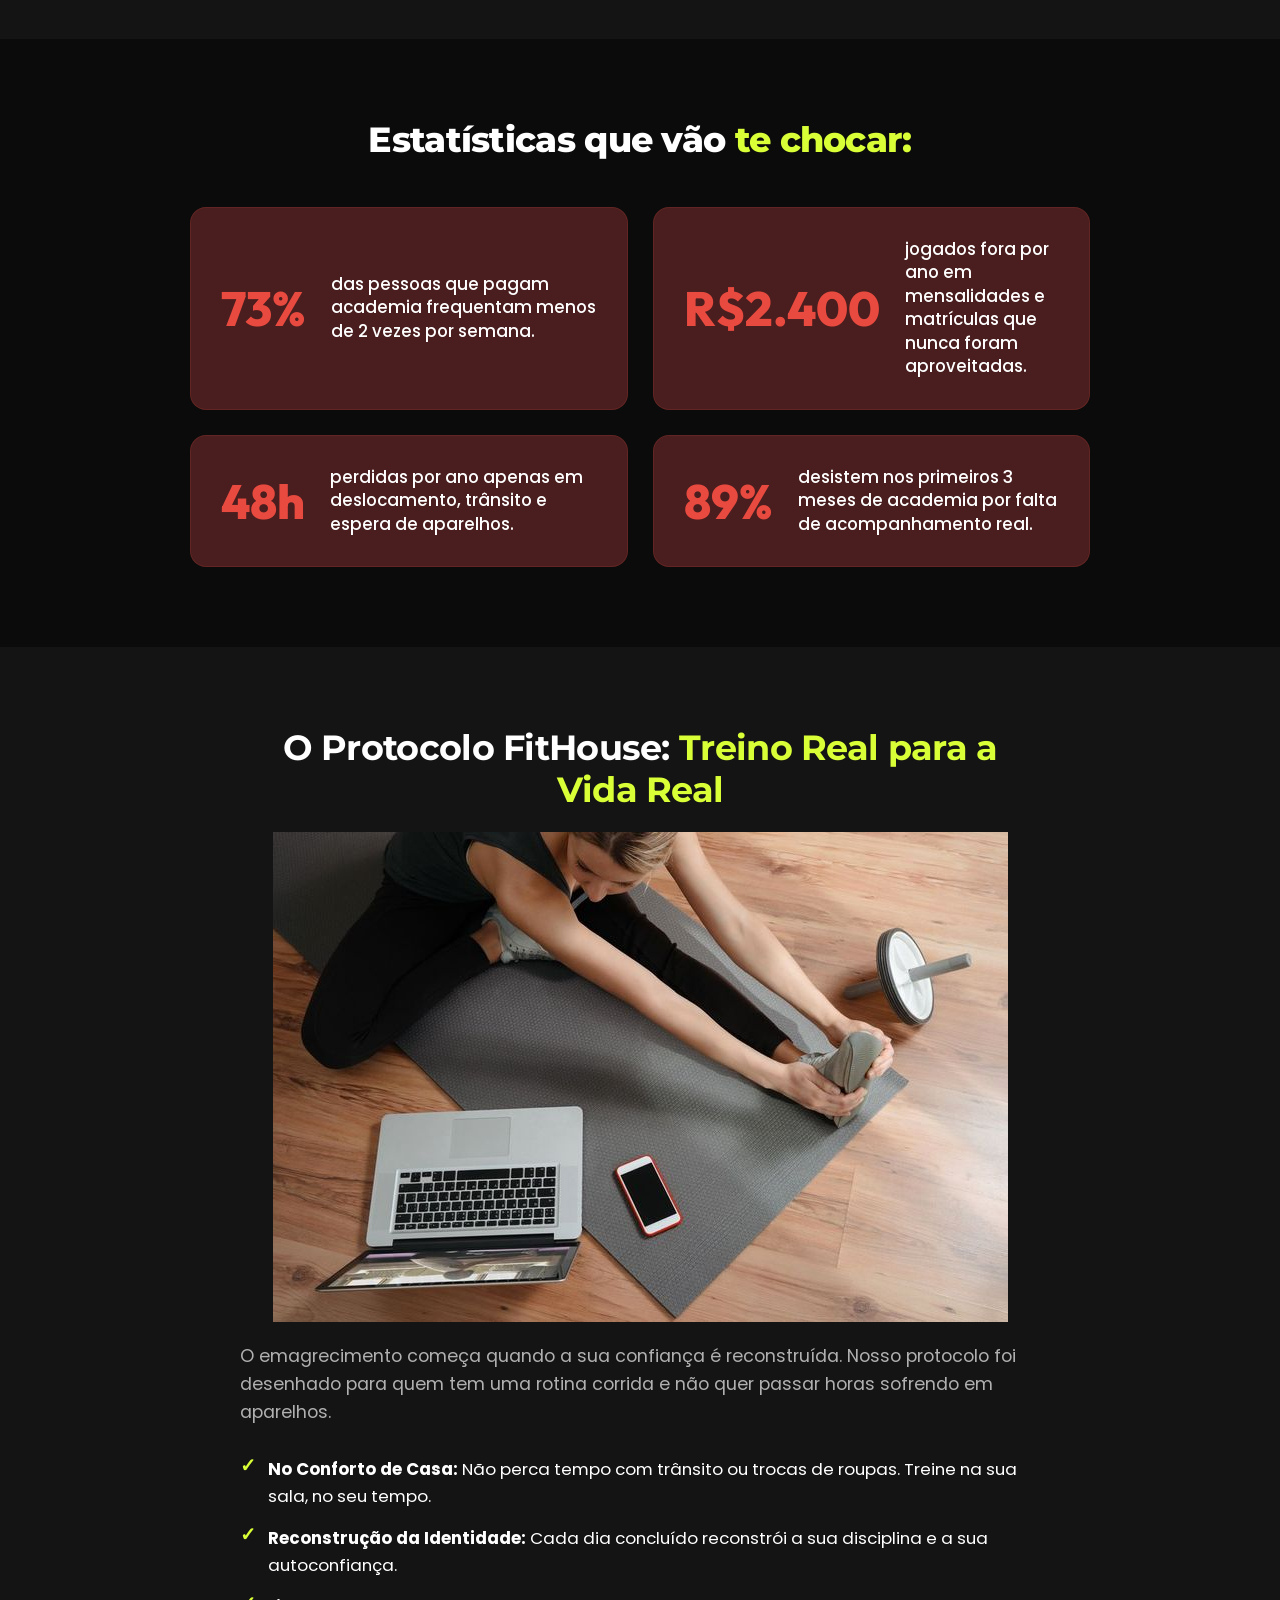
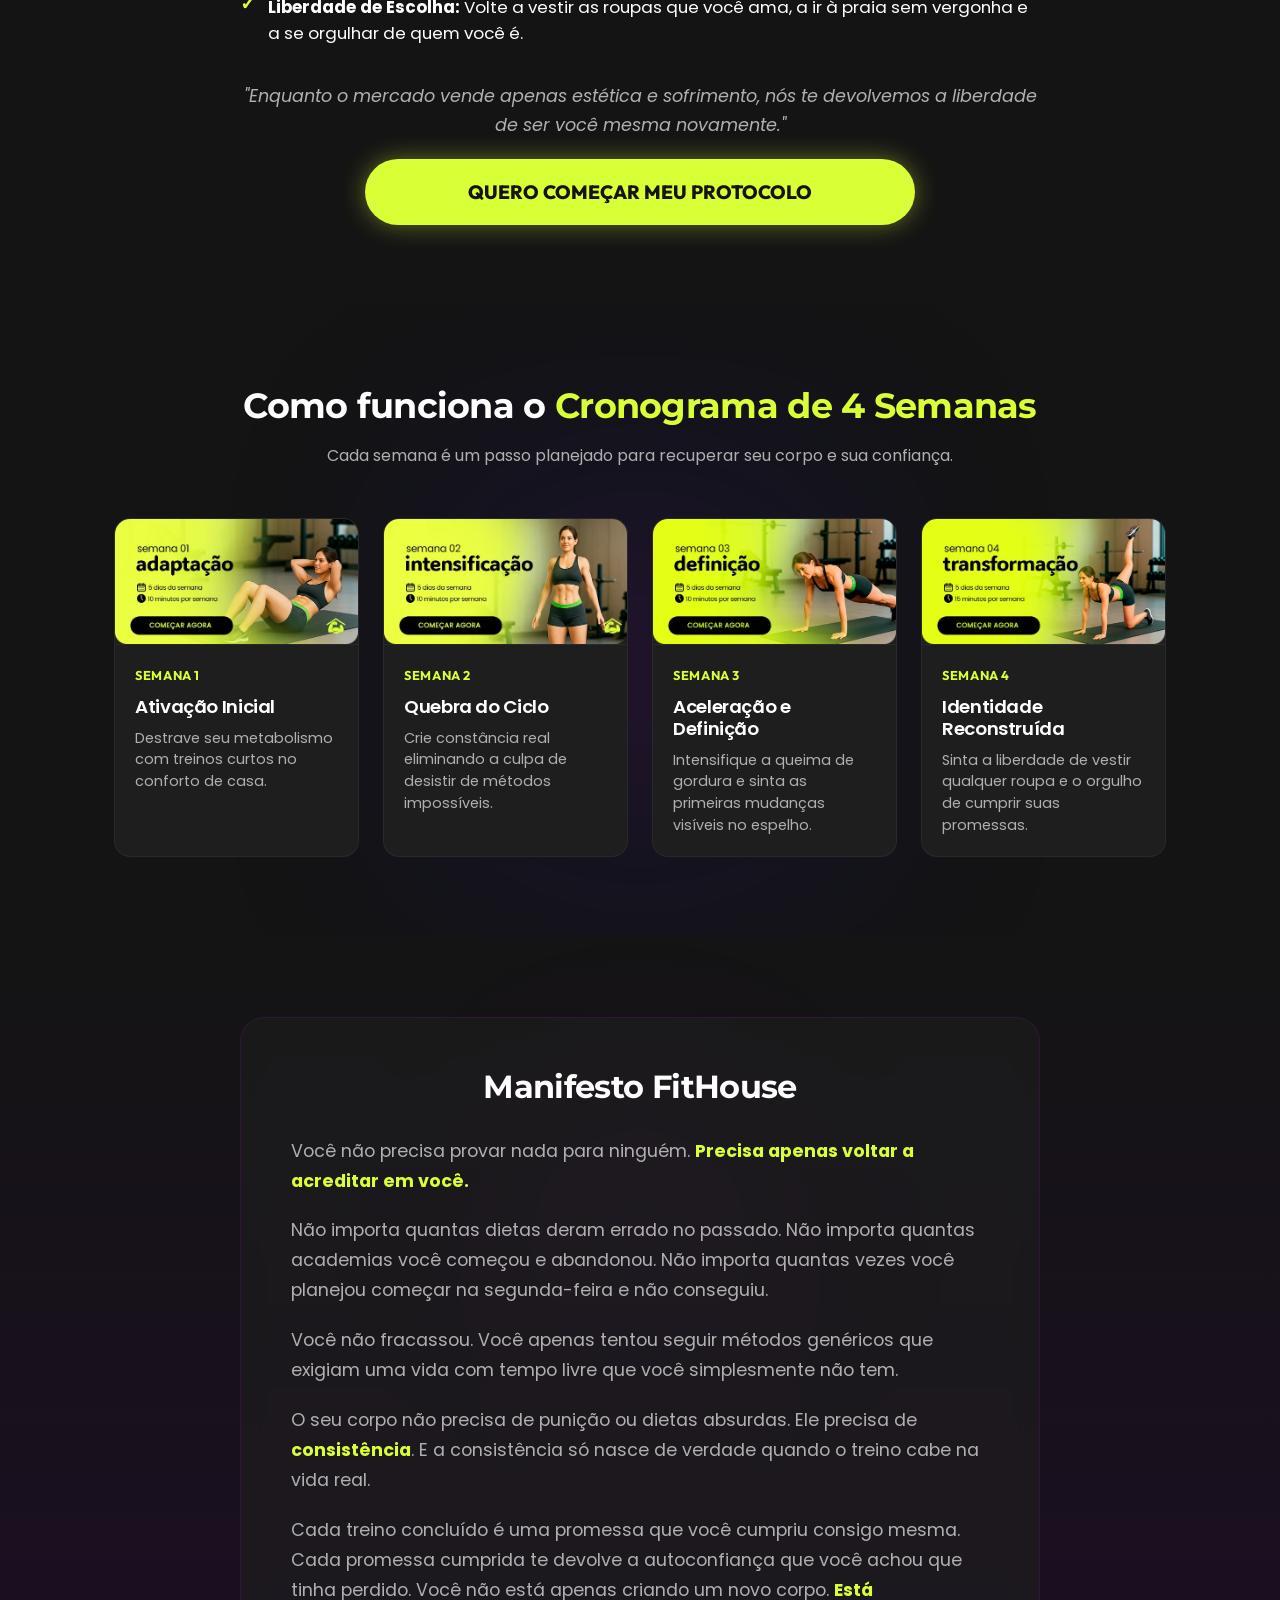
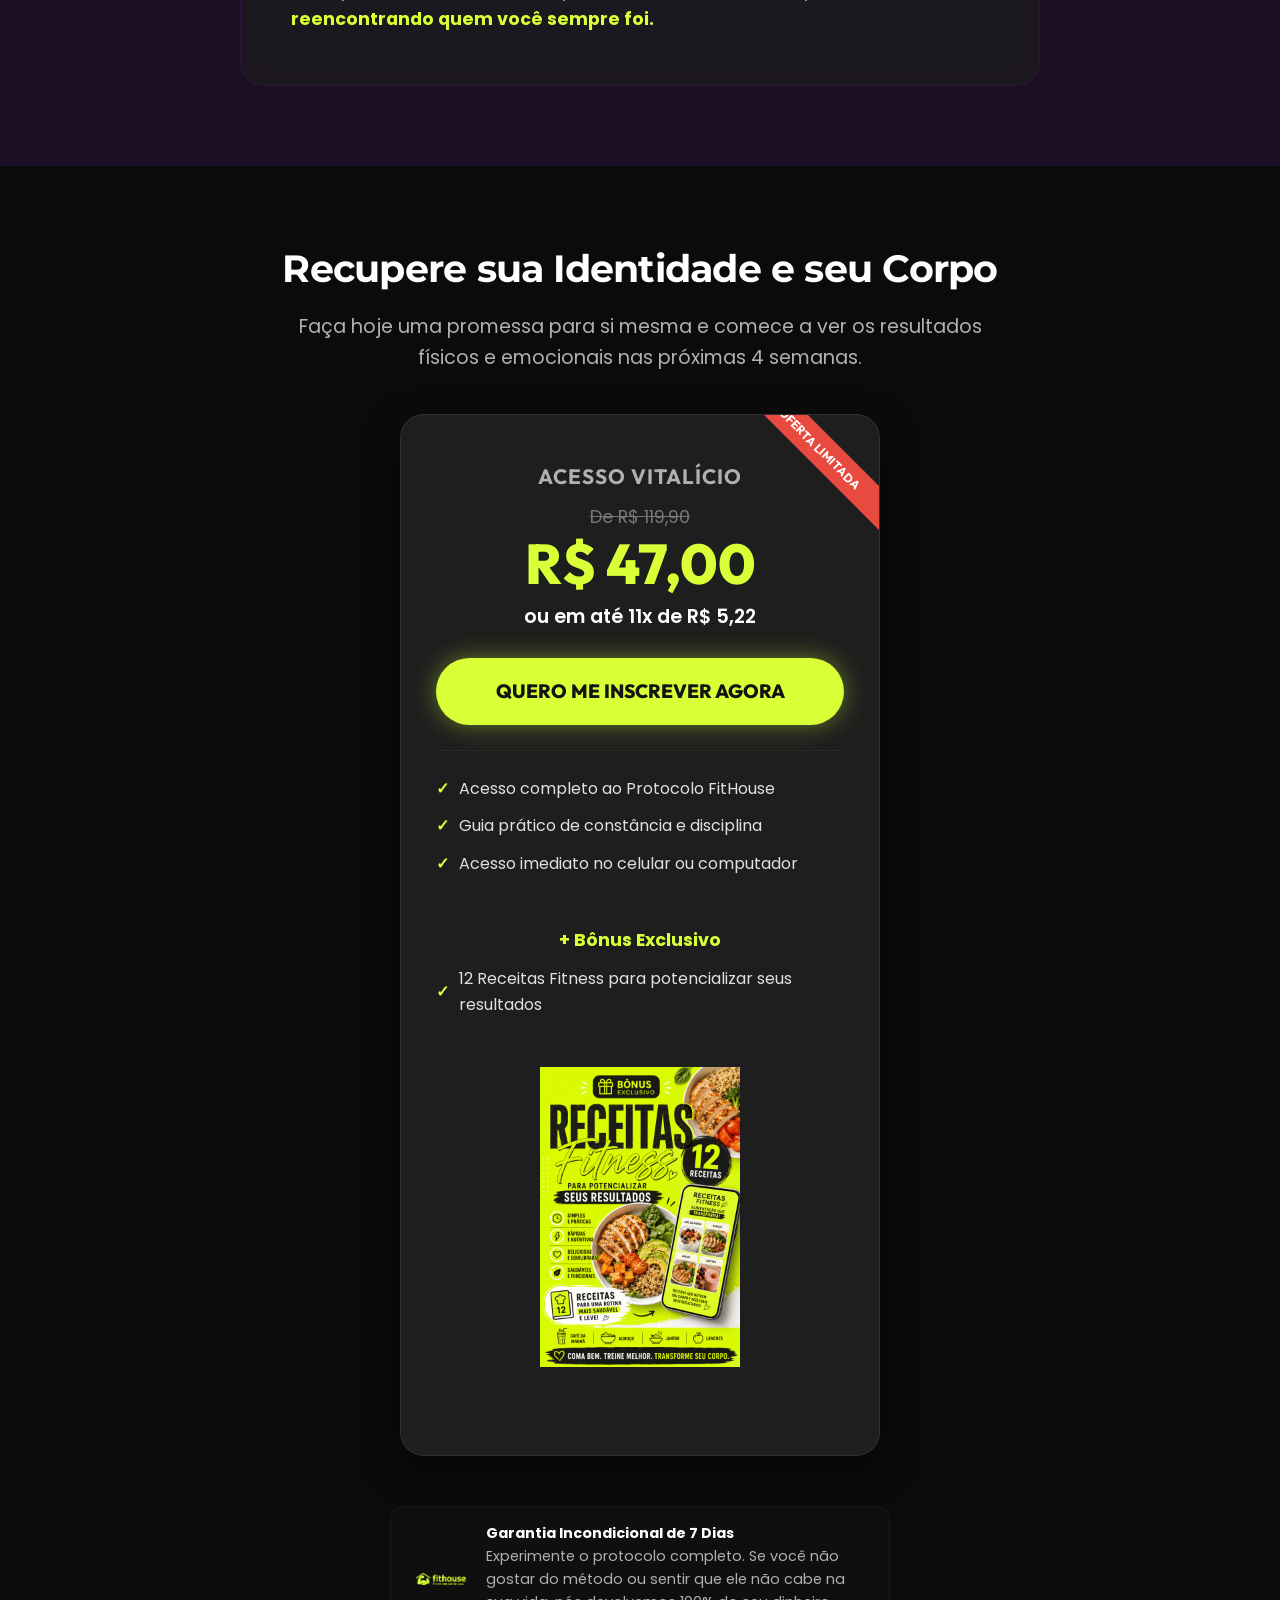
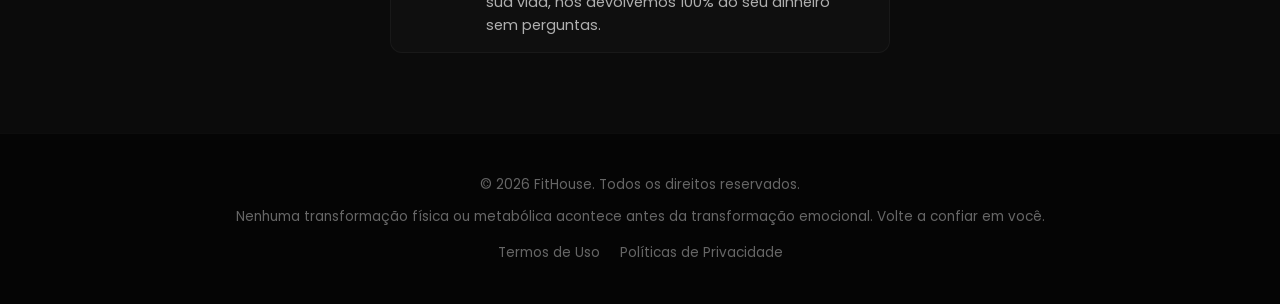
==== commit 1111e14f: "feat: add landing page assets and update layout styles for improved responsiveness" ====
--- a/index.html
+++ b/index.html
@@ -9,6 +9,26 @@
   <title>Protocolo FitHouse - Volte a Confiar em Você</title>
   <link rel="stylesheet" href="style.css">
   <link rel="shortcut icon" href="IMAGENS/WEBP/logo.webp" type="image/webp">
+
+  <!-- Meta Pixel Code -->
+  <script>
+    !function (f, b, e, v, n, t, s) {
+      if (f.fbq) return; n = f.fbq = function () {
+        n.callMethod ?
+          n.callMethod.apply(n, arguments) : n.queue.push(arguments)
+      };
+      if (!f._fbq) f._fbq = n; n.push = n; n.loaded = !0; n.version = '2.0';
+      n.queue = []; t = b.createElement(e); t.async = !0;
+      t.src = v; s = b.getElementsByTagName(e)[0];
+      s.parentNode.insertBefore(t, s)
+    }(window, document, 'script',
+      'https://connect.facebook.net/en_US/fbevents.js');
+    fbq('init', '2416394335521032');
+    fbq('track', 'PageView');
+  </script>
+  <noscript><img height="1" width="1" style="display:none"
+      src="https://www.facebook.com/tr?id=2416394335521032&ev=PageView&noscript=1" /></noscript>
+  <!-- End Meta Pixel Code -->
 </head>
 
 <body>
@@ -29,14 +49,16 @@
           Como mulheres que já desistiram da academia várias vezes voltam a se sentir <span class="text-lime">bonitas
             e confiantes</span> treinando em casa, sem precisar de horas livres.
         </h1>
+        <img src="IMAGENS/PNG/imagem-home.jpg" alt="Mulheres transformadas" class="hero-image" id="hero-img">
+
         <p class="hero-subtitle">
           Um protocolo de exercícios que ajuda mulheres ocupadas a voltar a confiar em si mesmas criando uma rotina
           que <span class="highlight-bg">cabe na vida real</span>, sem depender de academia e sem carregar a culpa de
           nunca conseguir continuar.
         </p>
-        <a href="https://pay.kiwify.com.br/qirj2DN" class="btn-cta" id="cta-hero">
+        <!-- <a href="https://pay.kiwify.com.br/qirj2DN" class="btn-cta" id="cta-hero">
           Quero voltar a confiar em mim e transformar meu corpo
-        </a>
+        </a> -->
       </div>
     </div>
   </section>
@@ -48,6 +70,7 @@
         <h2 class="emotional-title" id="emotional-headline">
           Você olha no espelho e sente que a mulher que conhecia <span class="text-lime">ficou para trás?</span>
         </h2>
+        <img src="IMAGENS/PNG/imagem-espelho.jpg" alt="Mulheres transformadas" class="hero-image" id="hero-img">
         <div class="emotional-text">
           <p>
             Ela não sofre apenas porque ganhou alguns quilos ou porque a barriga incomoda. <strong>Ela sofre porque
@@ -136,6 +159,9 @@
       <div class="method-content">
         <h2 class="method-title" id="method-headline">O Protocolo FitHouse: <span class="text-lime">Treino Real para a
             Vida Real</span></h2>
+
+        <img src="IMAGENS/PNG/imagem-treino.jpg" alt="Mulheres transformadas" class="hero-image" id="hero-img">
+
         <p class="method-text">
           O emagrecimento começa quando a sua confiança é reconstruída. Nosso protocolo foi desenhado para quem tem
           uma rotina corrida e não quer passar horas sofrendo em aparelhos.
@@ -253,6 +279,16 @@
           <li>Acesso completo ao Protocolo FitHouse</li>
           <li>Guia prático de constância e disciplina</li>
           <li>Acesso imediato no celular ou computador</li>
+          <br>
+          <p style="text-align: center; color: #D9FF36; font-size: 1.1rem;"><b>+ Bônus Exclusivo</b></p>
+          <li>12 Receitas Fitness para potencializar seus resultados</li>
+          <br>
+          <div style="text-align: center;">
+            <img src="IMAGENS/PNG/bonus.png" alt="Bônus Exclusivo"
+              style="width: 200px; height: auto; display: inline-block;">
+          </div>
+
+
         </ul>
       </div>
 
--- a/style.css
+++ b/style.css
@@ -26,12 +26,17 @@
   scroll-behavior: smooth;
 }
 
+html,
+body {
+  max-width: 100%;
+  overflow-x: hidden;
+}
+
 body {
   background-color: var(--bg-color);
   color: var(--text-primary);
   font-family: var(--font-poppins);
   line-height: 1.6;
-  overflow-x: hidden;
   -webkit-font-smoothing: antialiased;
 }
 
@@ -95,6 +100,7 @@
 /* Glow Background Effects */
 .glow-bg {
   position: relative;
+  overflow: hidden;
 }
 
 .glow-bg::before {
@@ -118,6 +124,9 @@
   backdrop-filter: blur(10px);
   position: sticky;
   top: 0;
+  left: 0;
+  width: 100%;
+  max-width: 100%;
   z-index: 100;
   border-bottom: 1px solid rgba(255, 255, 255, 0.05);
 }
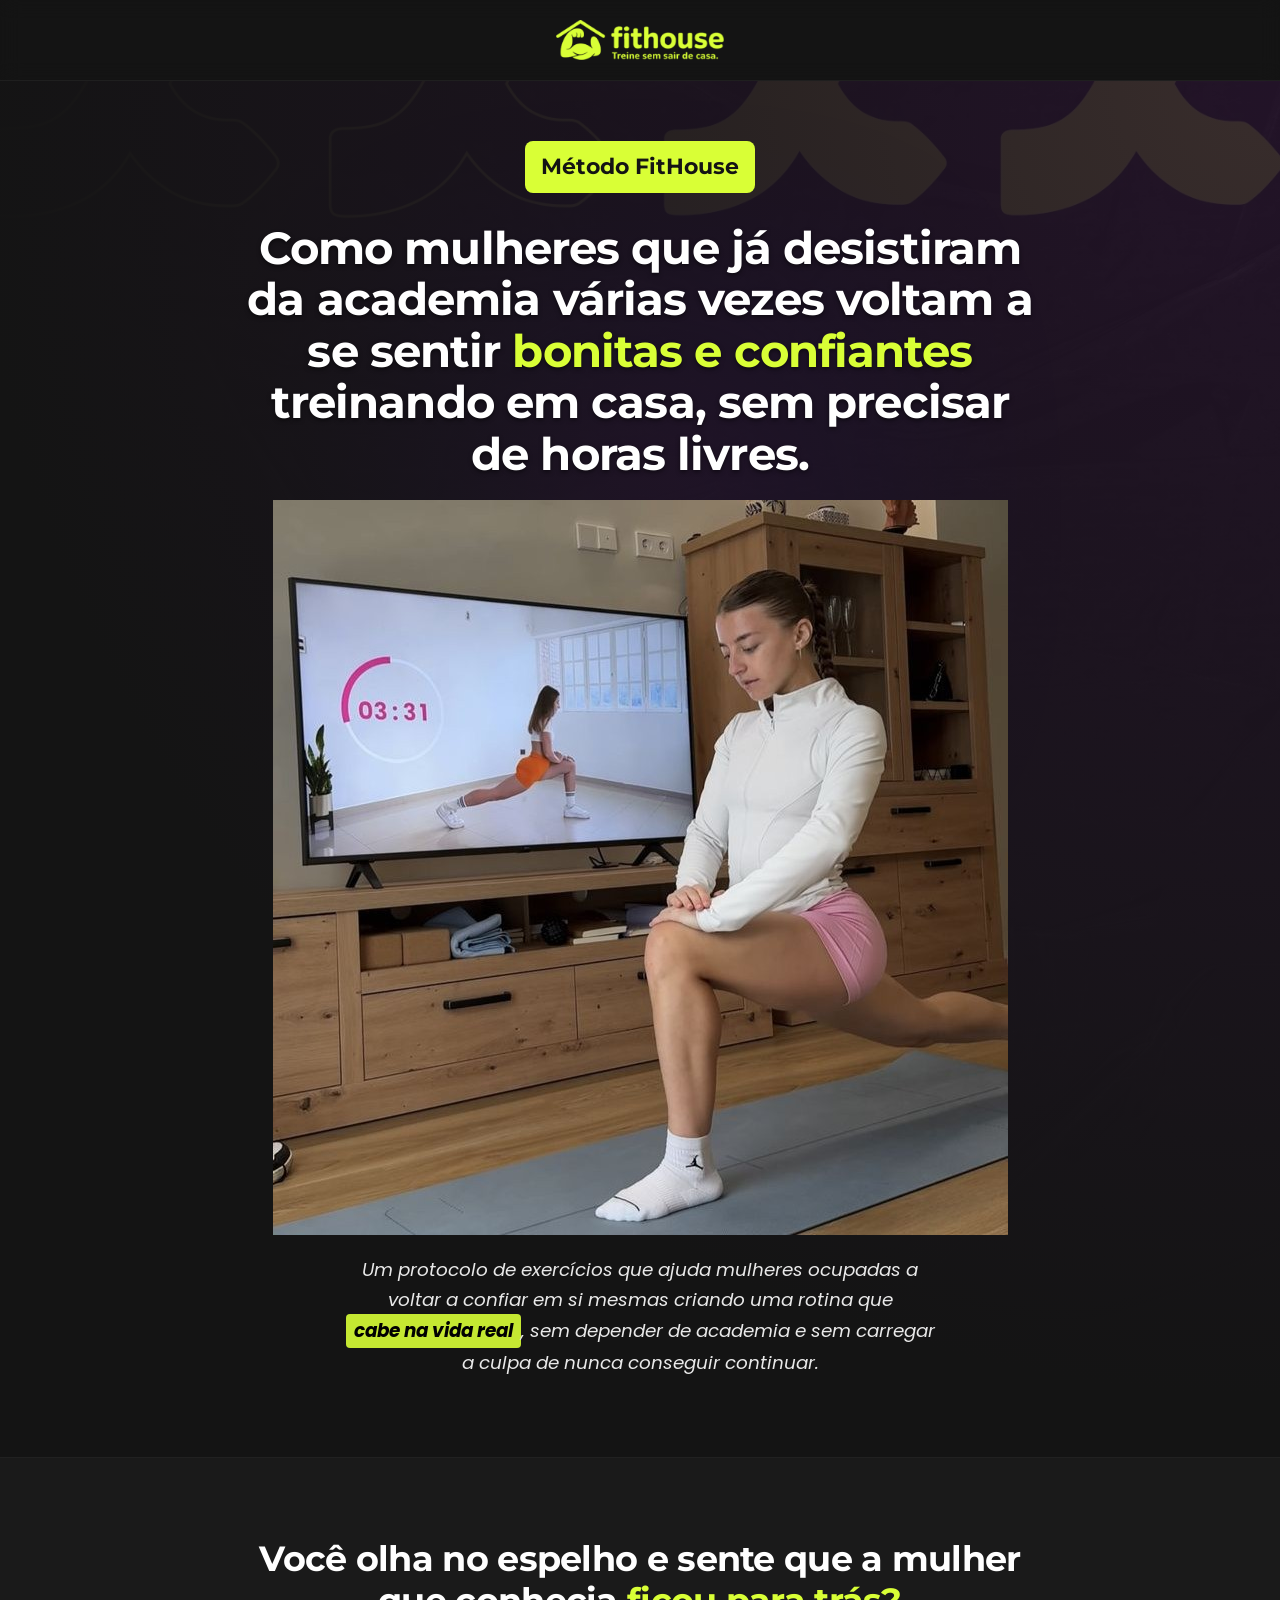
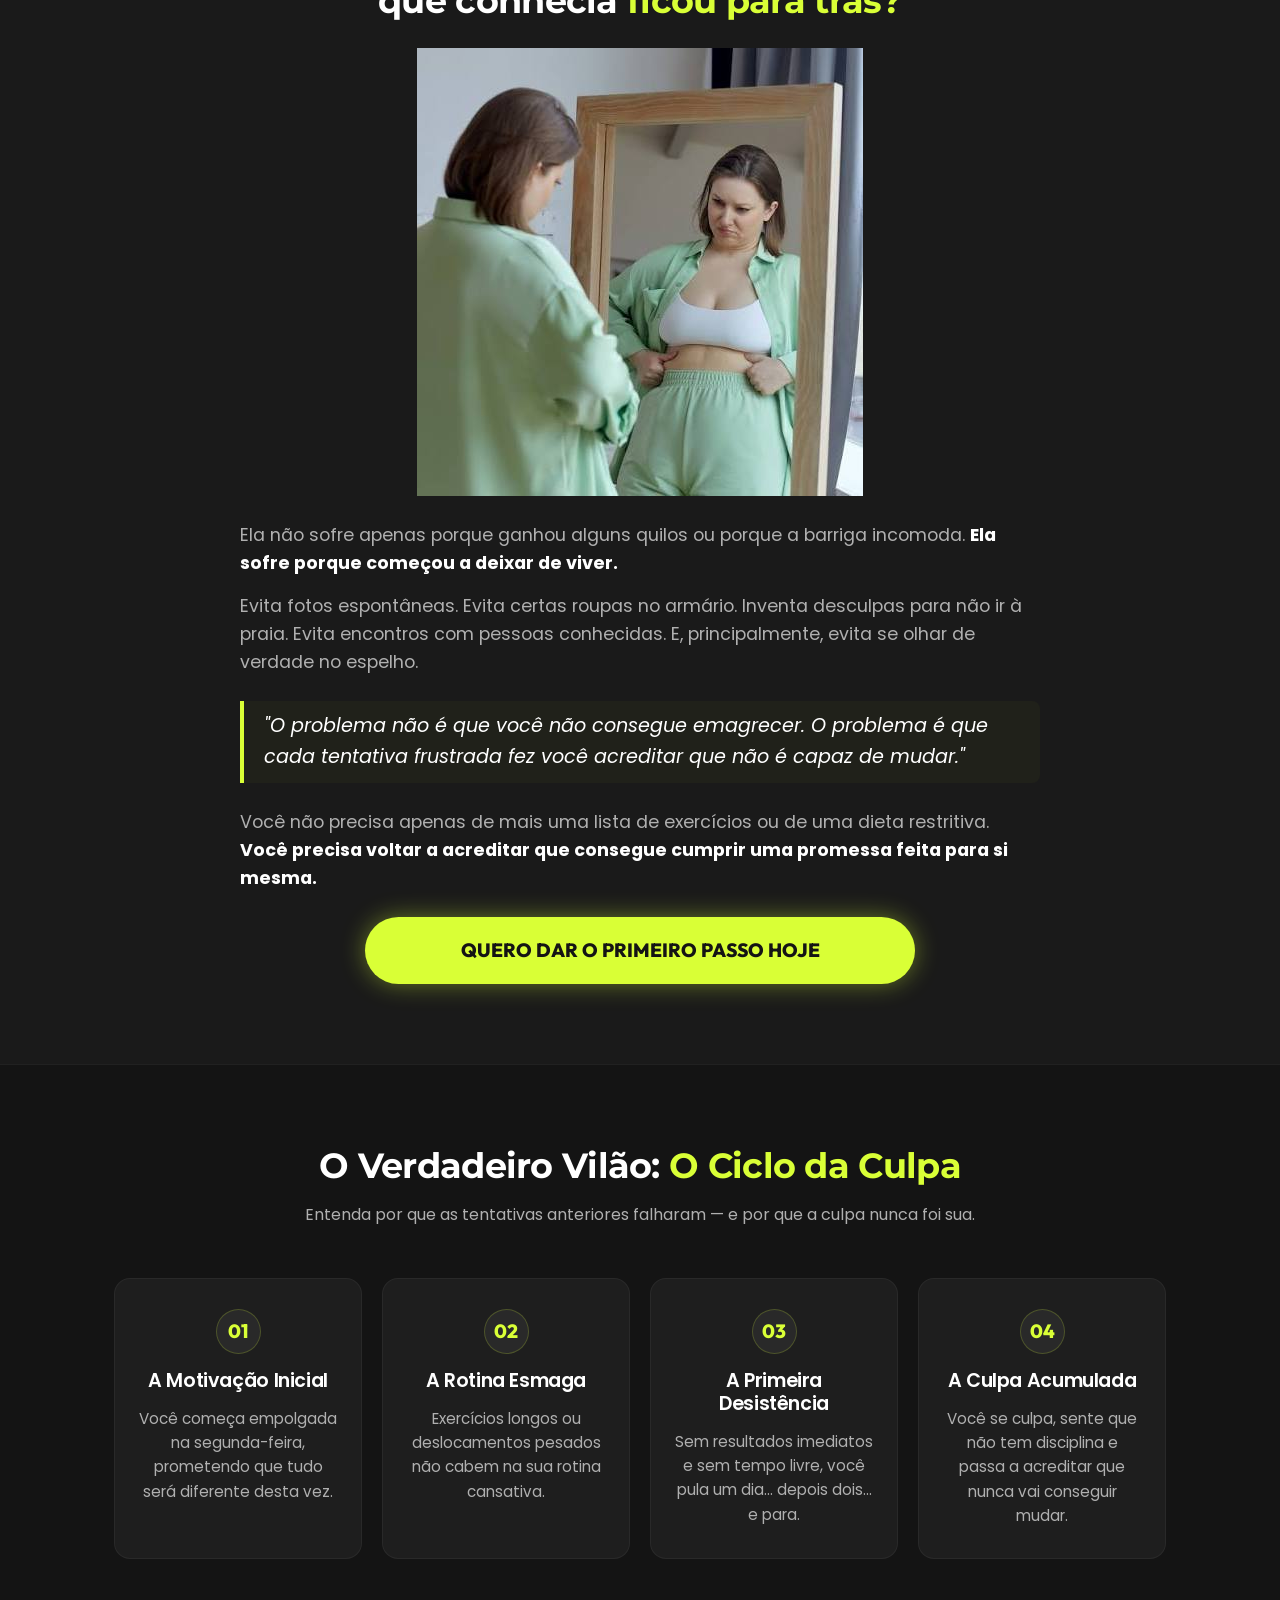
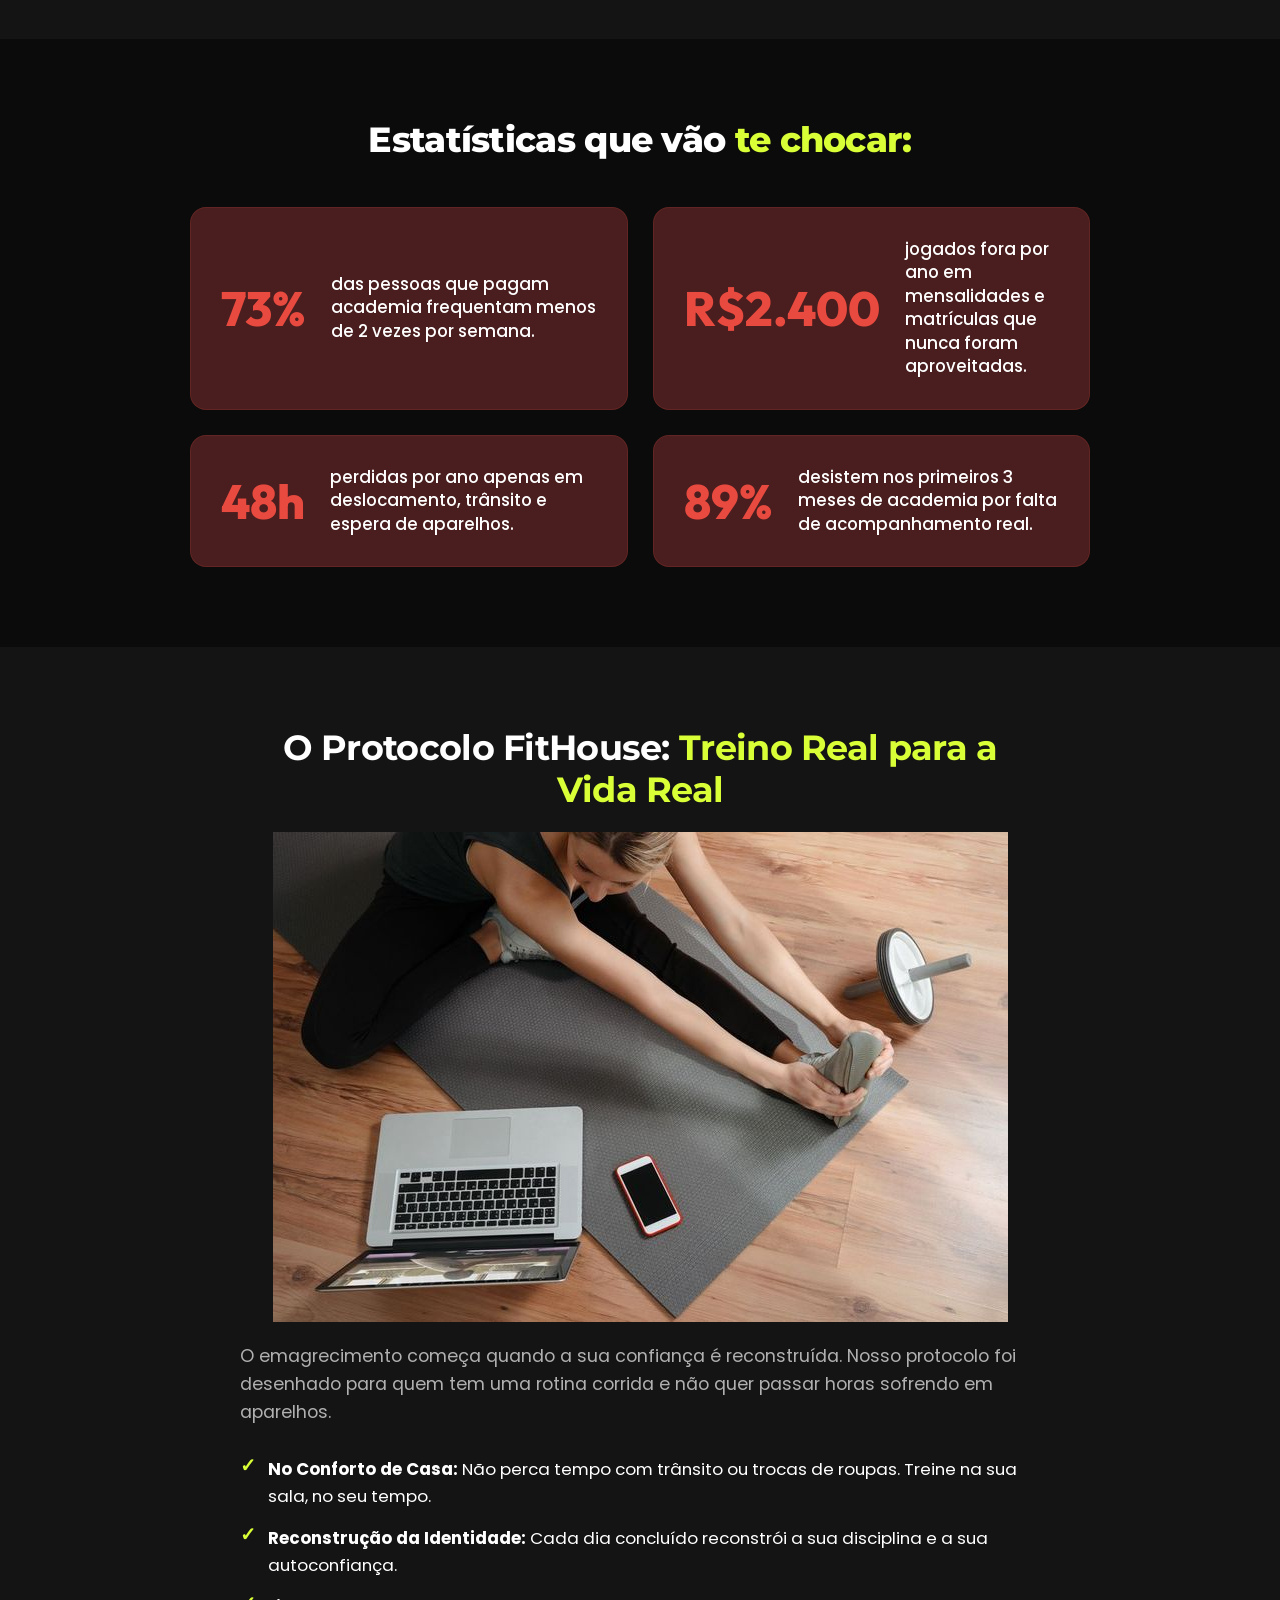
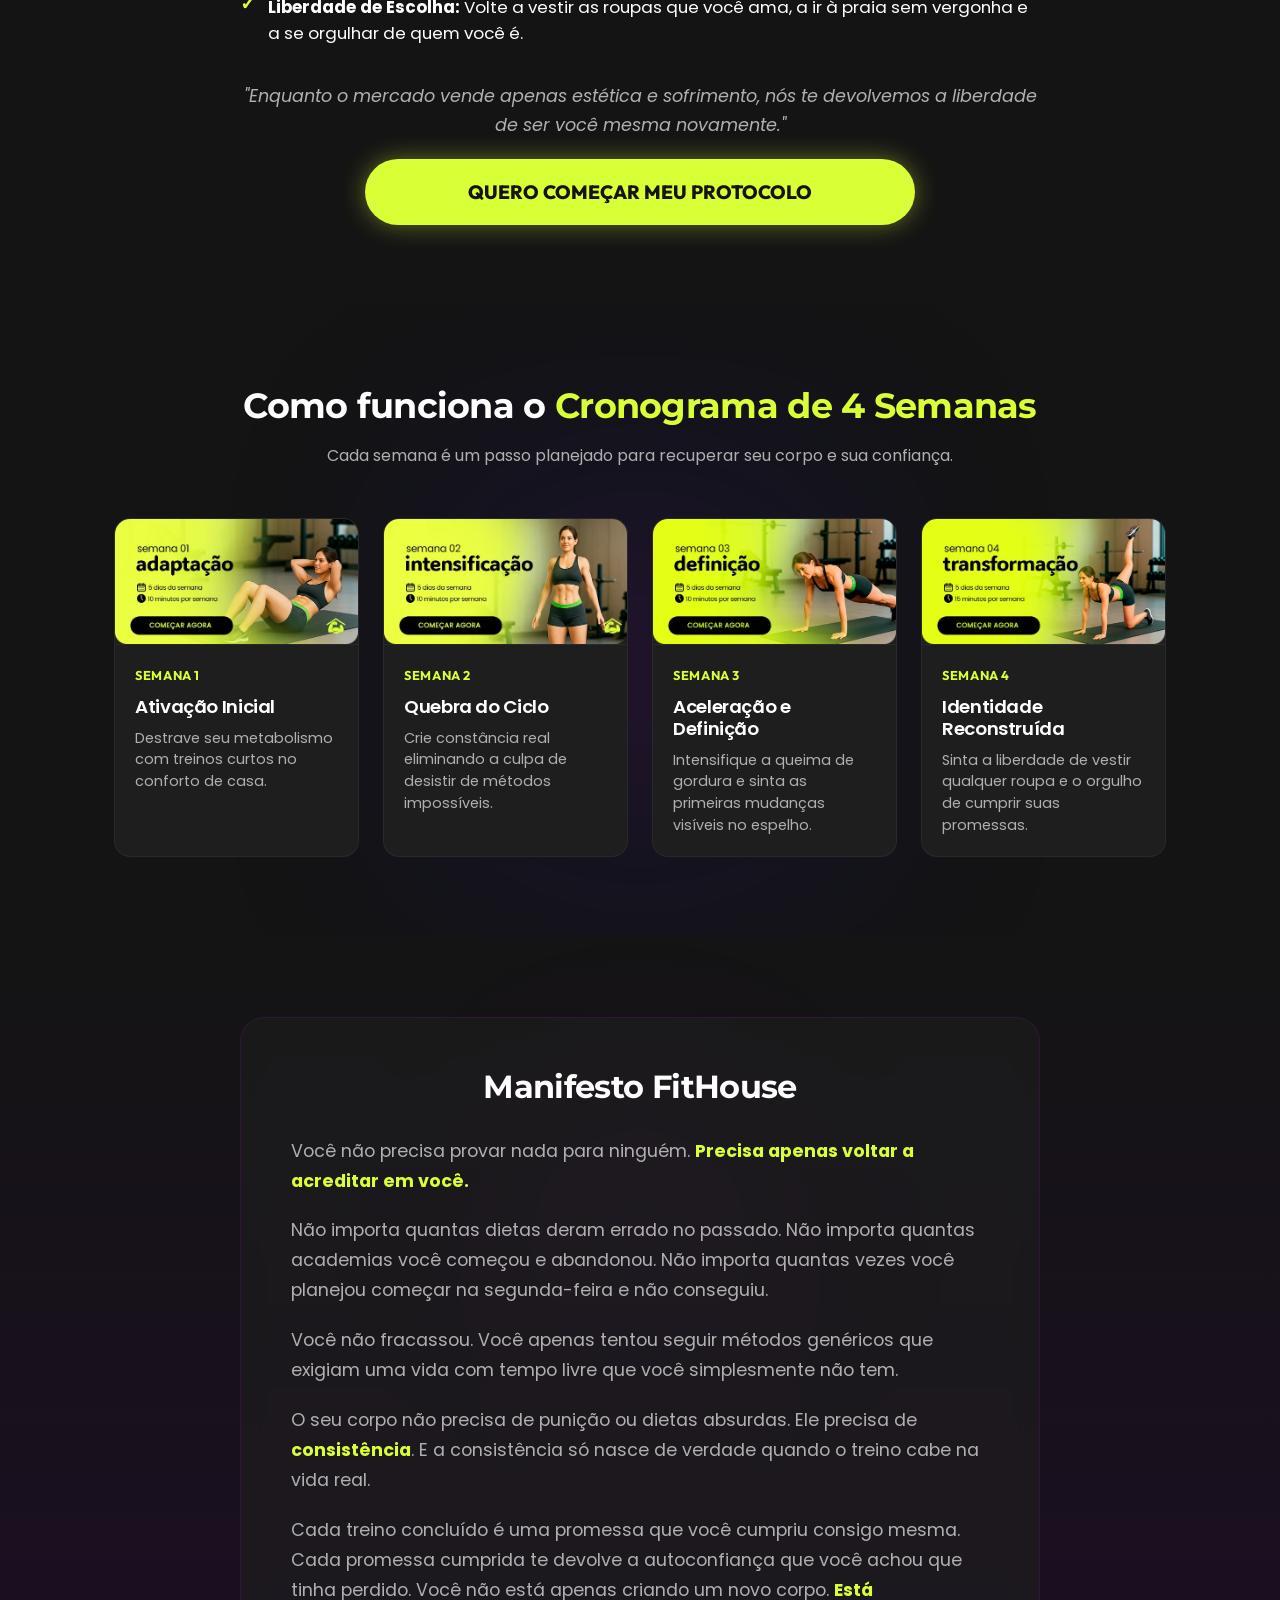
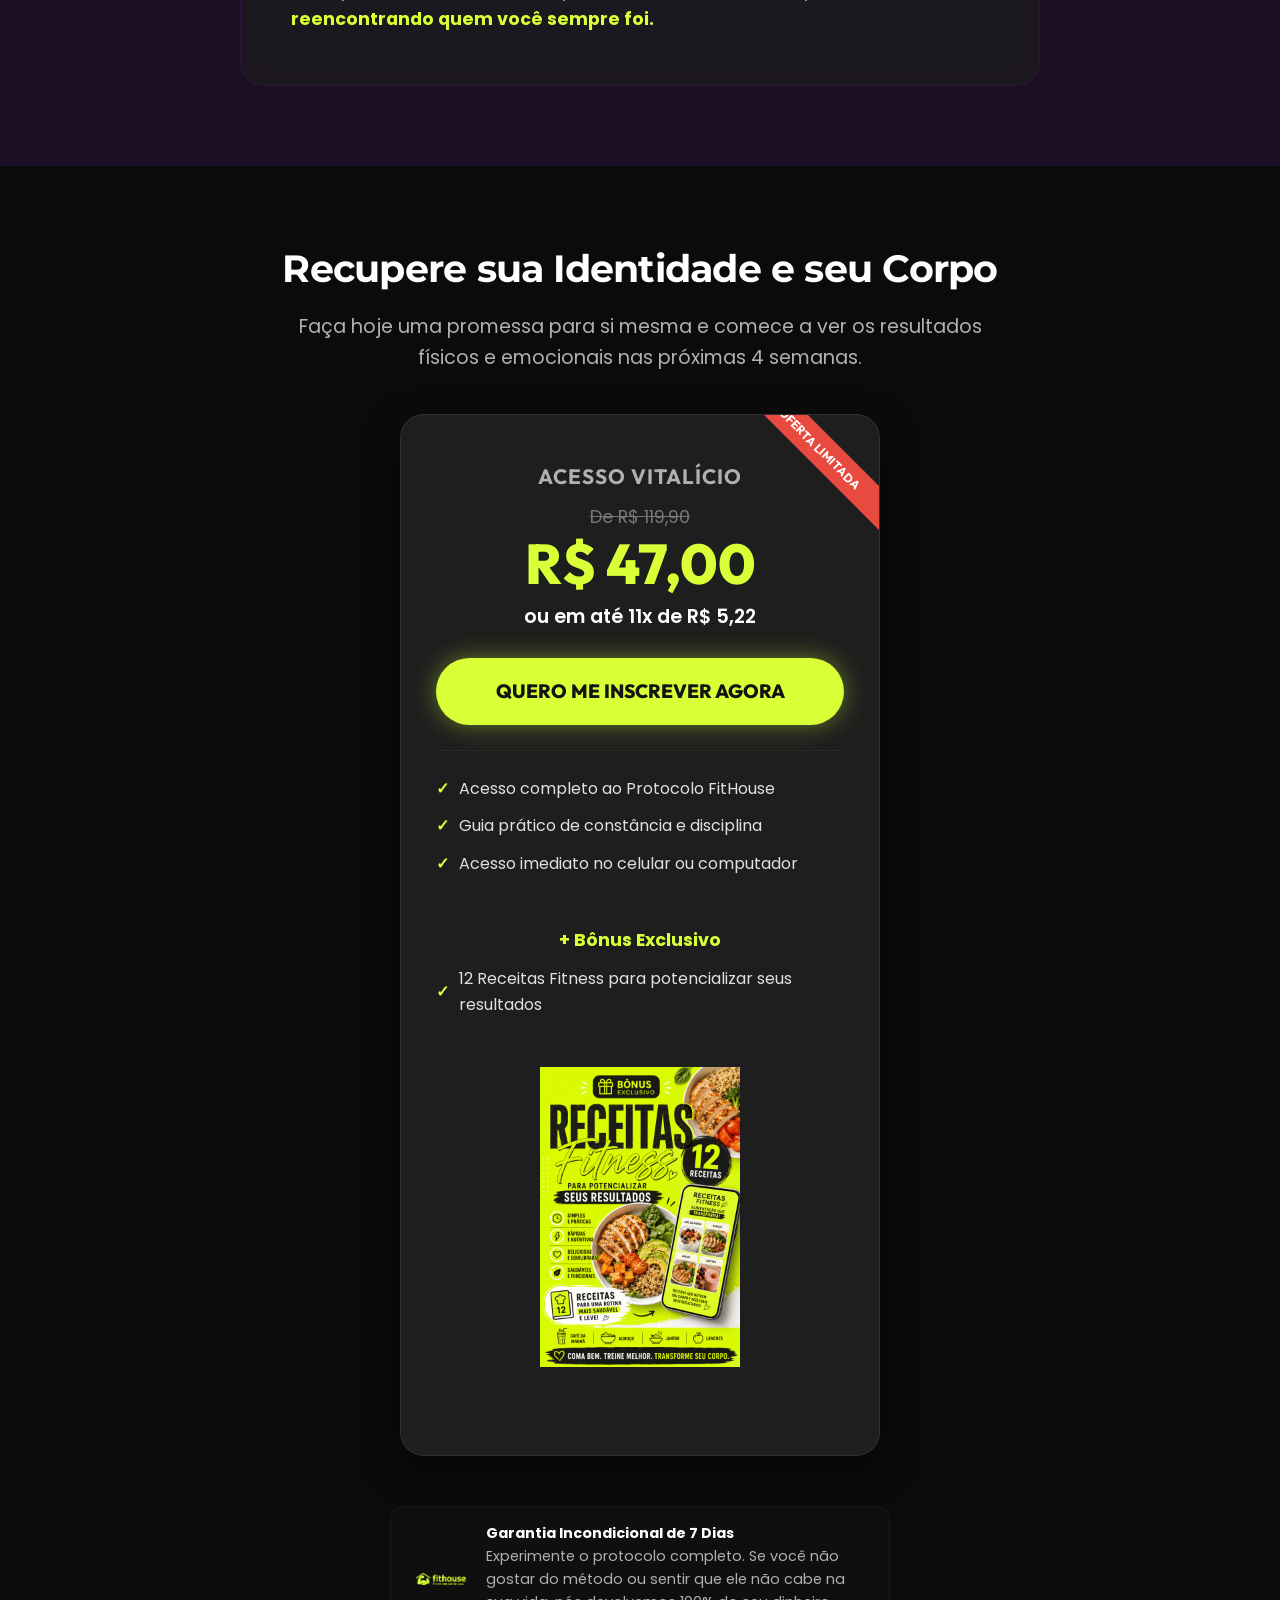
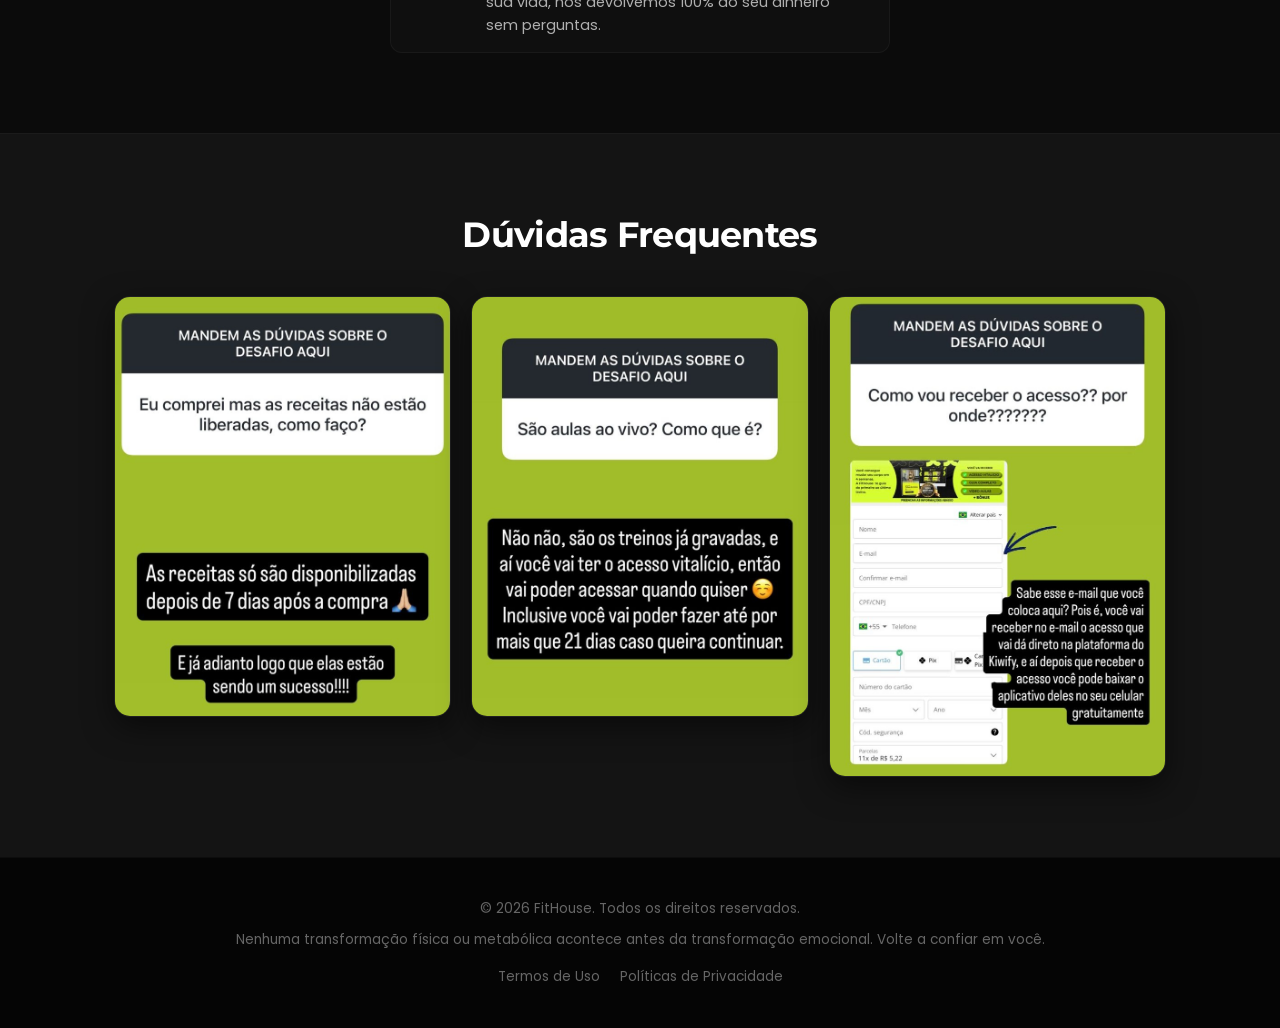
==== commit 58bfd656: "feat: add FAQ section with supporting image gallery to homepage" ====
--- a/index.html
+++ b/index.html
@@ -305,6 +305,18 @@
     </div>
   </section>
 
+  <!-- FAQ Section (Dúvidas Frequentes) -->
+  <section class="faq section-padding glow-bg" id="faq-section">
+    <div class="container">
+      <h2 class="faq-title" id="faq-headline">Dúvidas Frequentes</h2>
+      <div class="faq-grid">
+        <img src="IMAGENS/PNG/duvida1.jpeg" alt="Dúvida Frequente 1" class="faq-img">
+        <img src="IMAGENS/PNG/duvida2.jpeg" alt="Dúvida Frequente 2" class="faq-img">
+        <img src="IMAGENS/PNG/duvida3.jpeg" alt="Dúvida Frequente 3" class="faq-img">
+      </div>
+    </div>
+  </section>
+
   <!-- Footer -->
   <footer>
     <div class="container">
--- a/style.css
+++ b/style.css
@@ -941,7 +941,7 @@
     font-size: 1.8rem !important;
   }
   
-  h2, .emotional-title, .cycle-title-area h2, .stats-title, .method-title, .manifesto-title, .checkout-headline {
+  h2, .emotional-title, .cycle-title-area h2, .stats-title, .method-title, .manifesto-title, .checkout-headline, .faq-title {
     font-size: 1.5rem !important;
   }
   
@@ -982,3 +982,50 @@
     font-size: 2.5rem;
   }
 }
+
+/* FAQ Section */
+.faq {
+  background-color: var(--bg-color);
+  border-top: 1px solid rgba(255, 255, 255, 0.03);
+}
+
+.faq-title {
+  text-align: center;
+  font-size: 2.2rem;
+  margin-bottom: 40px;
+}
+
+.faq-grid {
+  display: grid;
+  grid-template-columns: repeat(3, 1fr);
+  gap: 20px;
+  max-width: var(--max-width);
+  margin: 0 auto;
+}
+
+.faq-img {
+  width: 100%;
+  height: auto;
+  border-radius: 16px;
+  border: 1px solid rgba(255, 255, 255, 0.05);
+  box-shadow: 0 10px 30px rgba(0, 0, 0, 0.5);
+  transition: transform 0.3s ease;
+}
+
+.faq-img:hover {
+  transform: scale(1.03);
+}
+
+@media (max-width: 991px) {
+  .faq-grid {
+    grid-template-columns: repeat(2, 1fr);
+  }
+}
+
+@media (max-width: 576px) {
+  .faq-grid {
+    grid-template-columns: 1fr;
+    max-width: 400px;
+  }
+}
+
